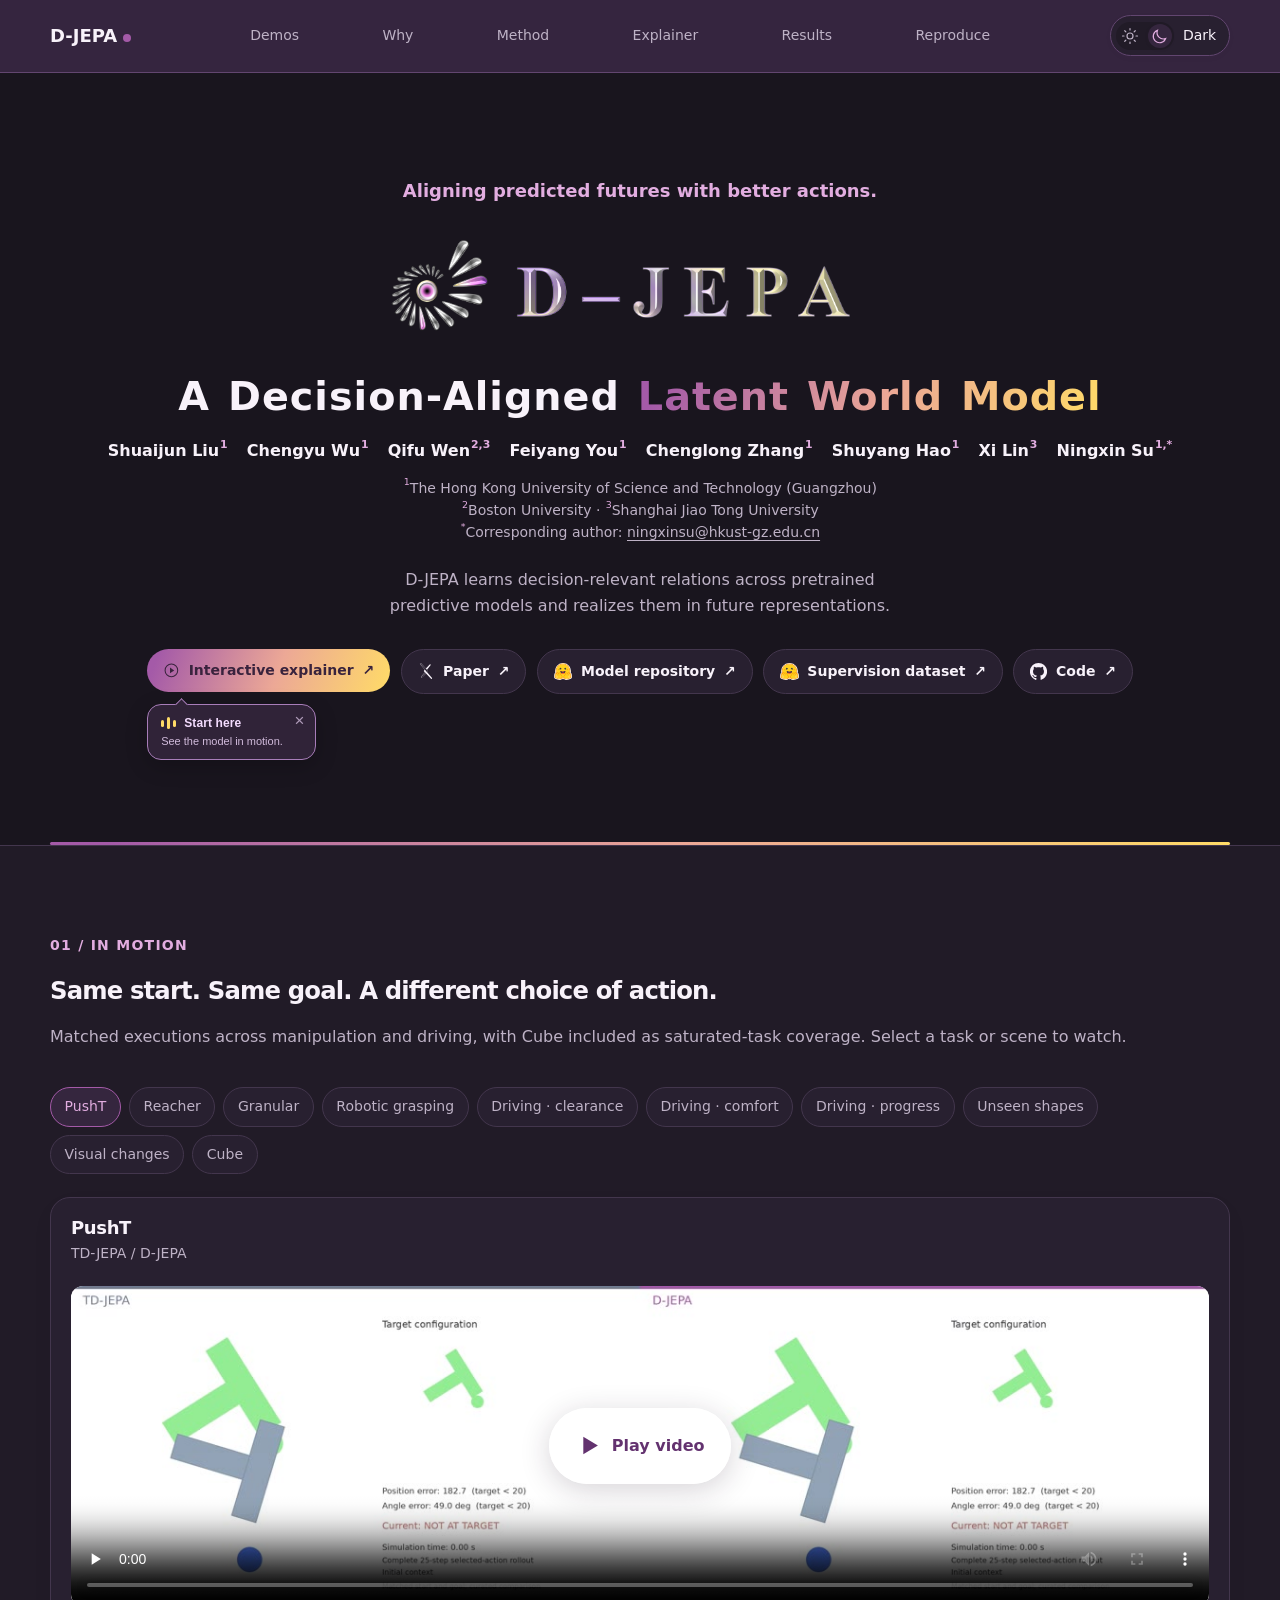
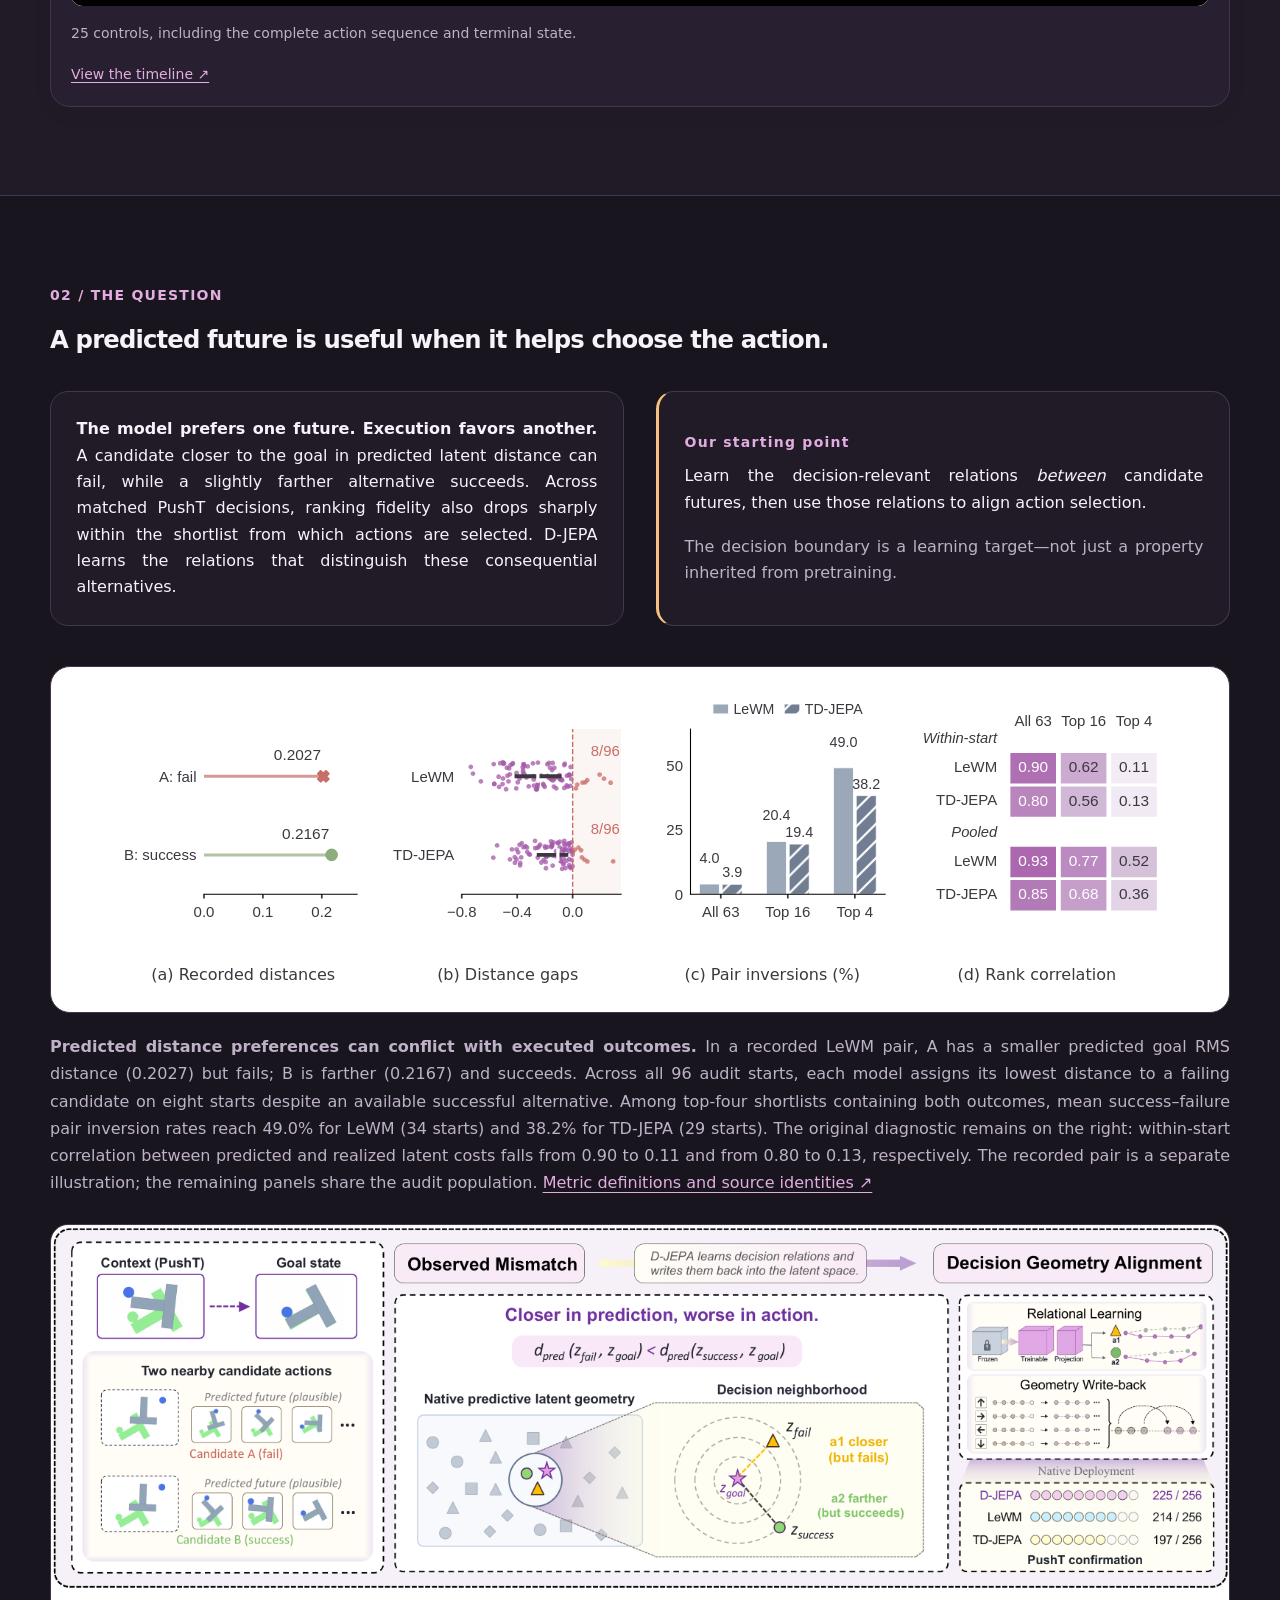
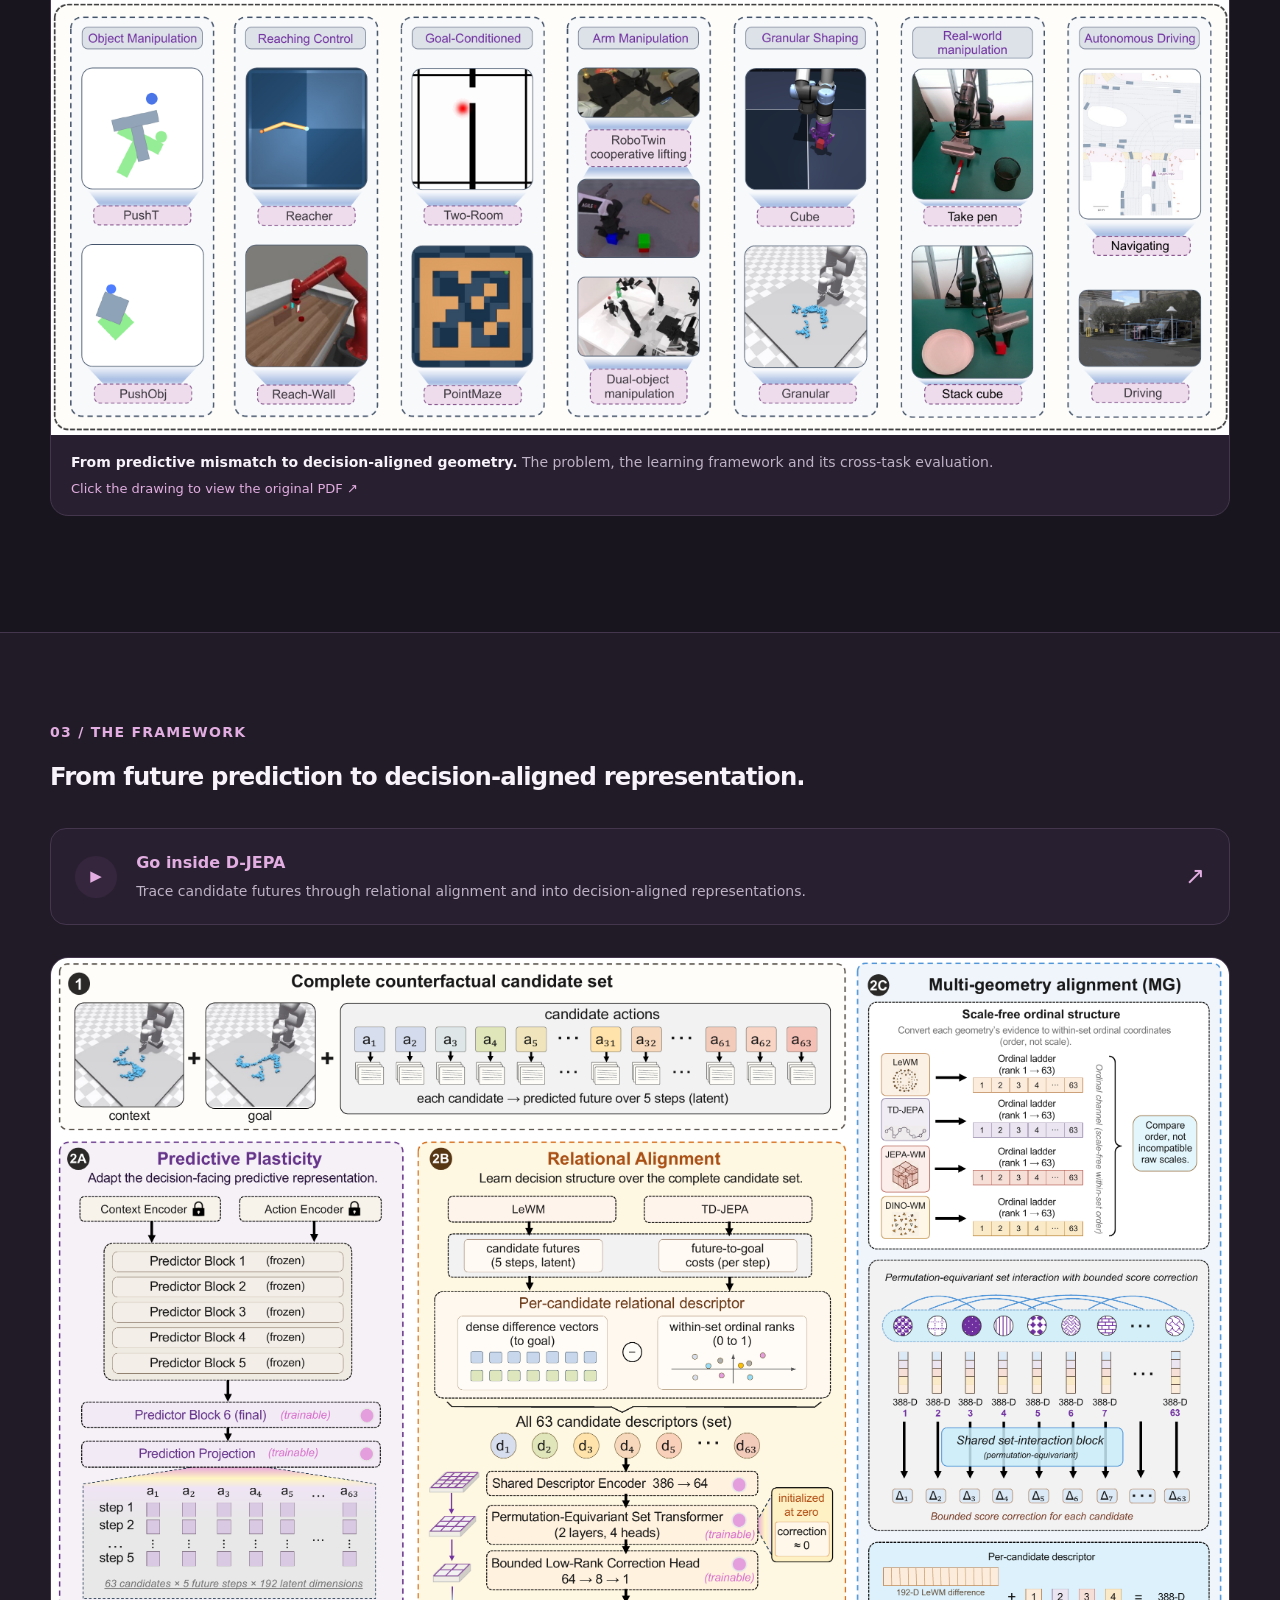
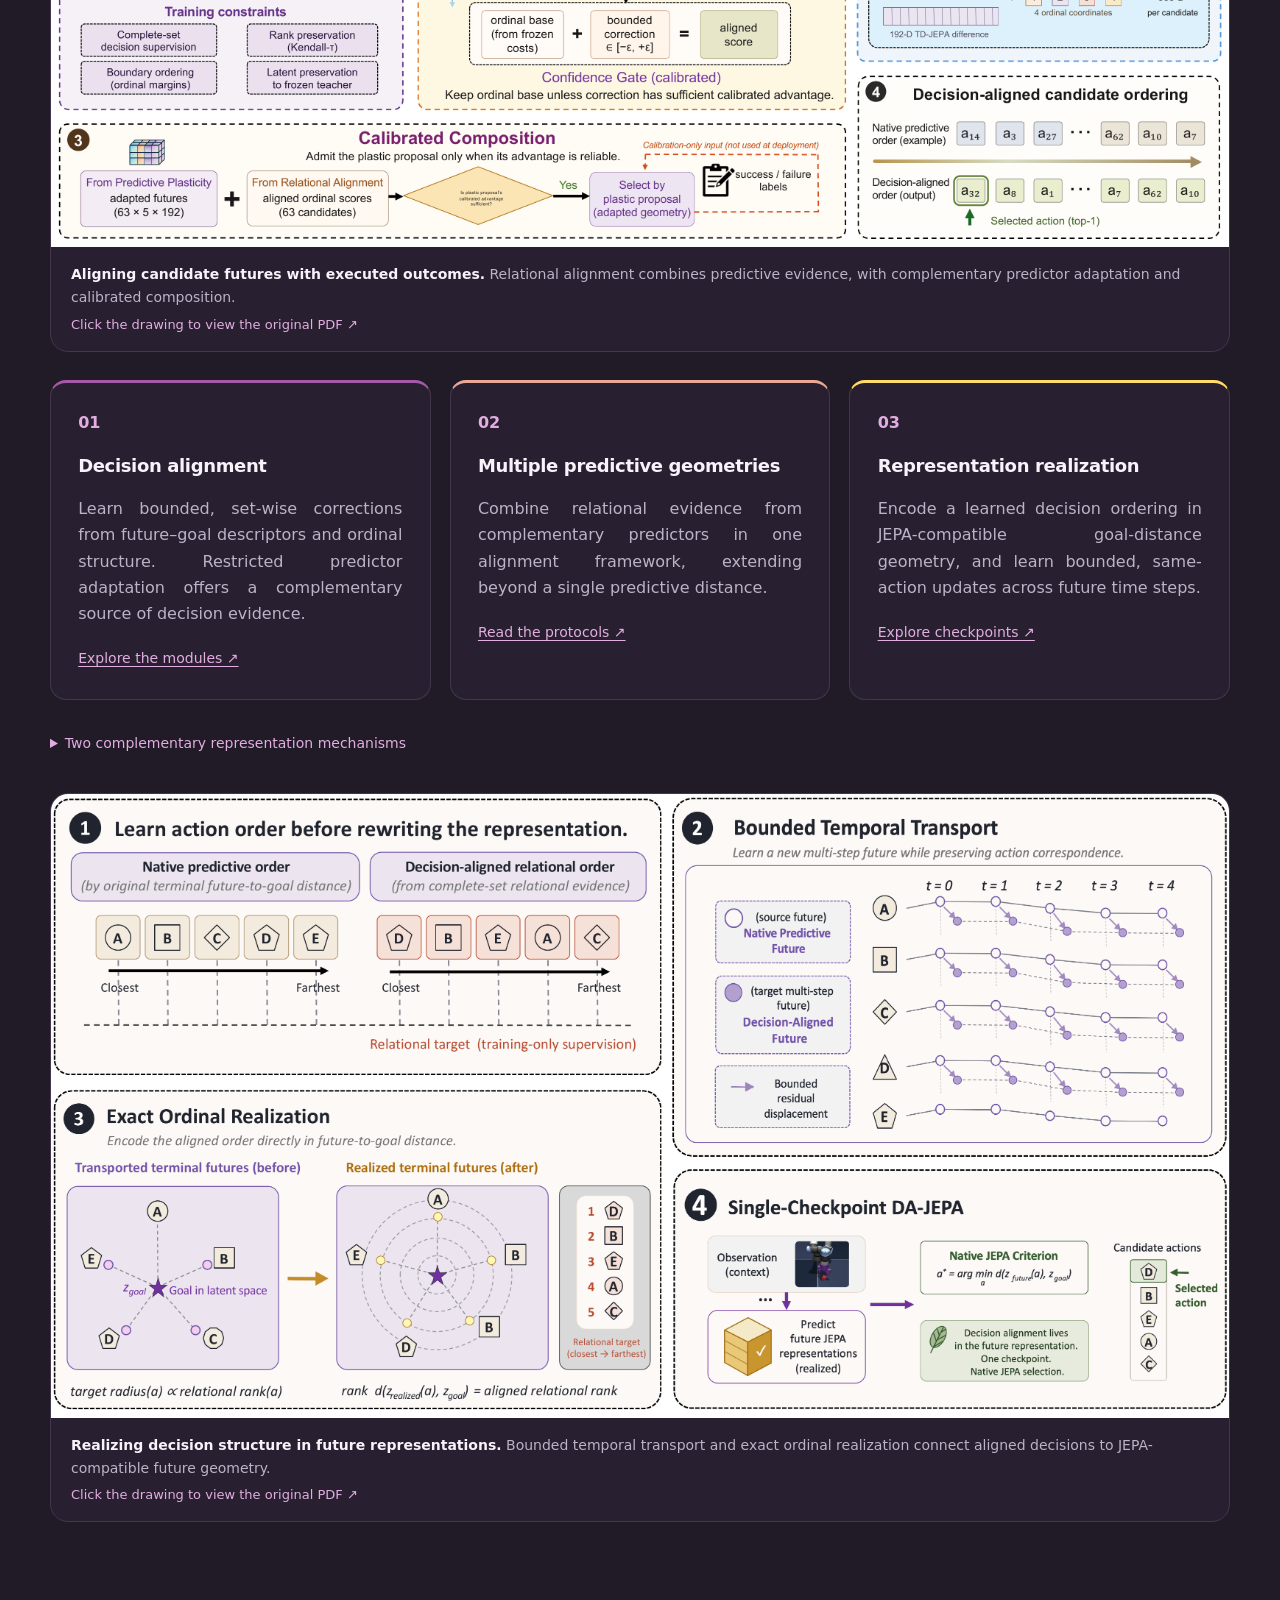
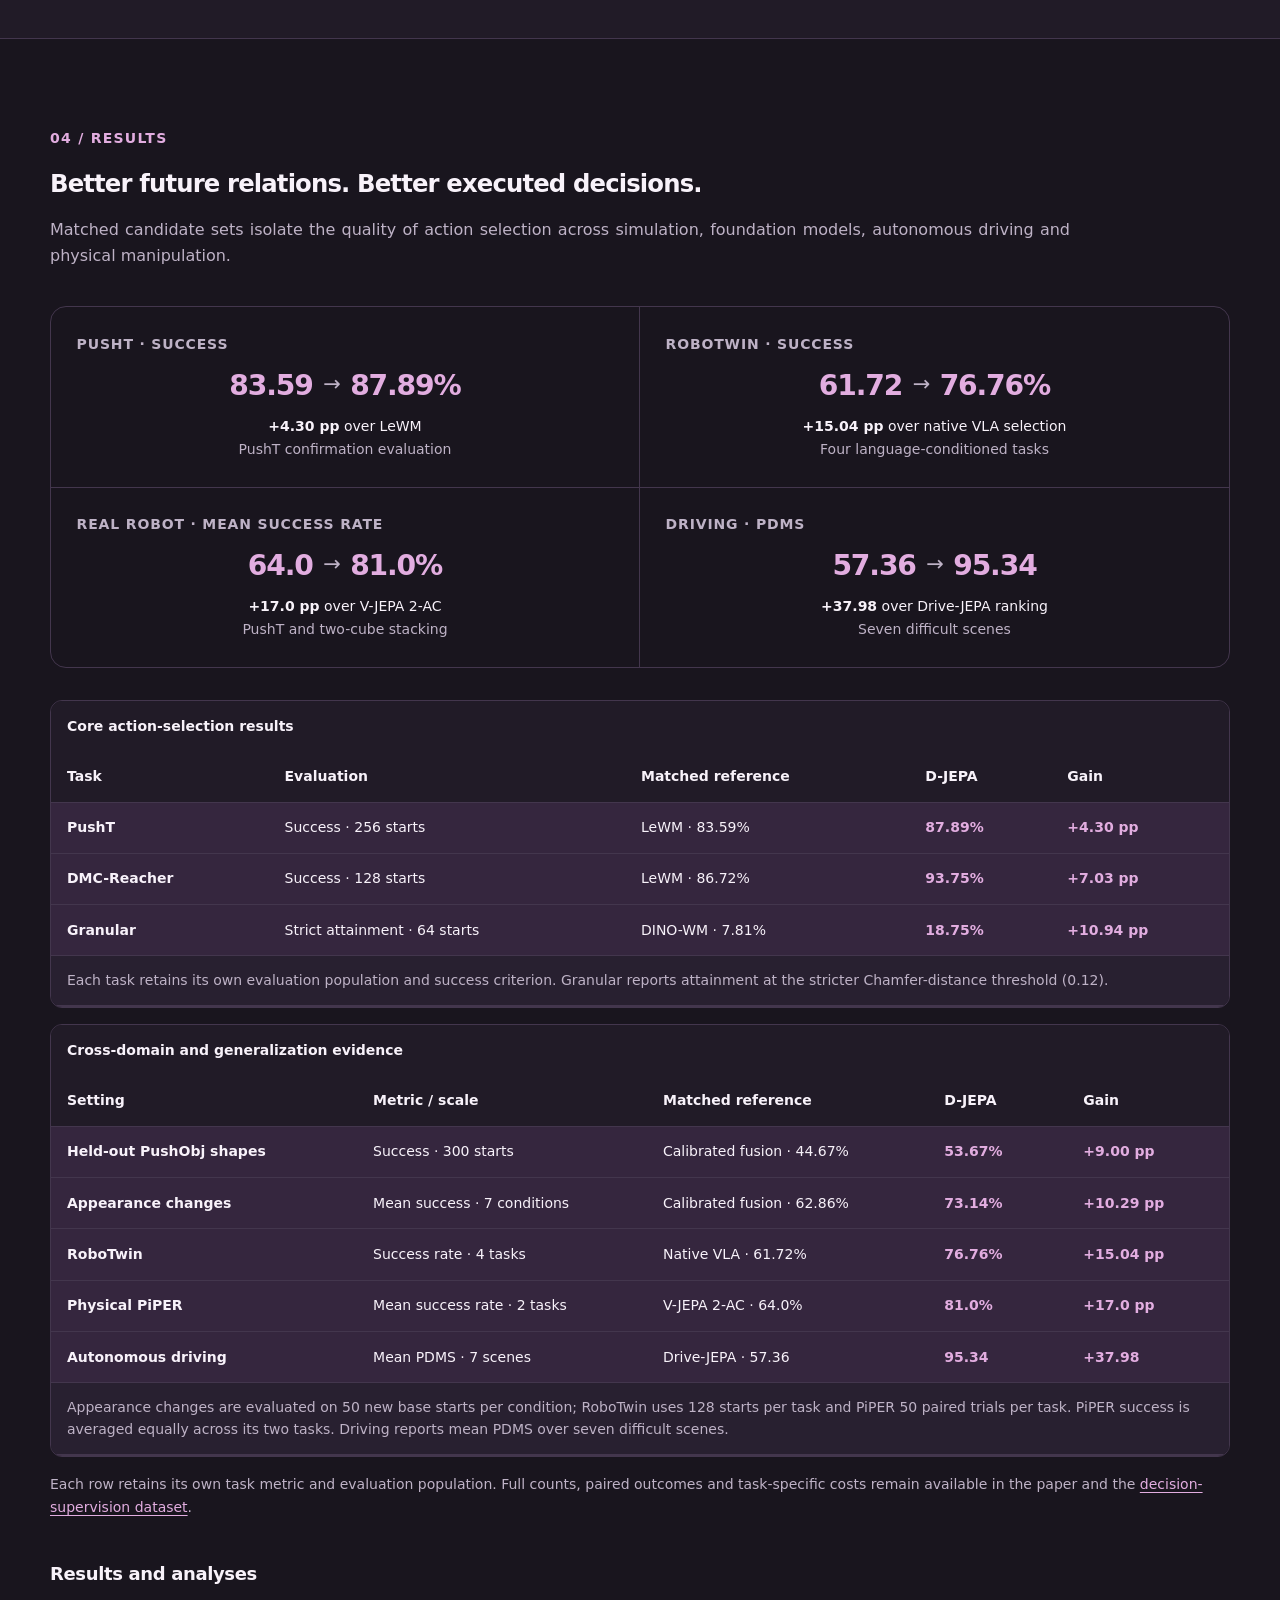
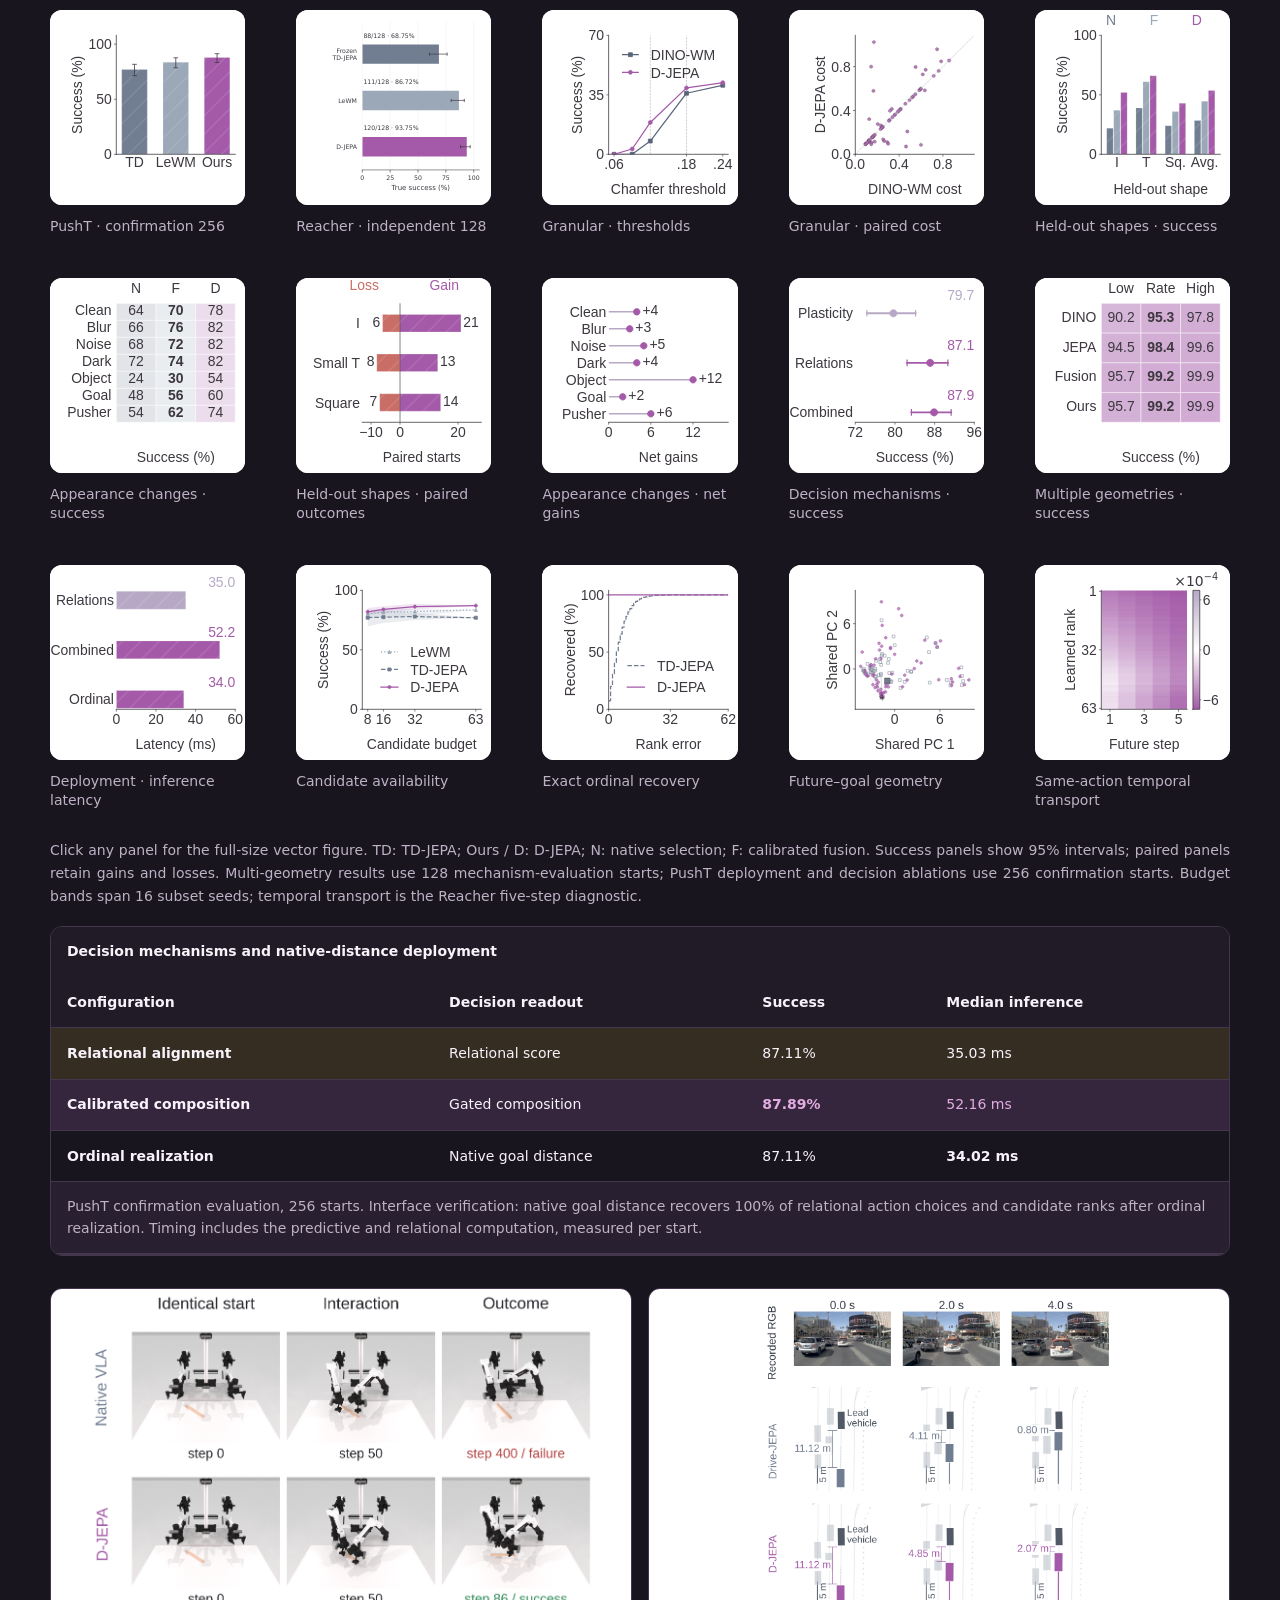
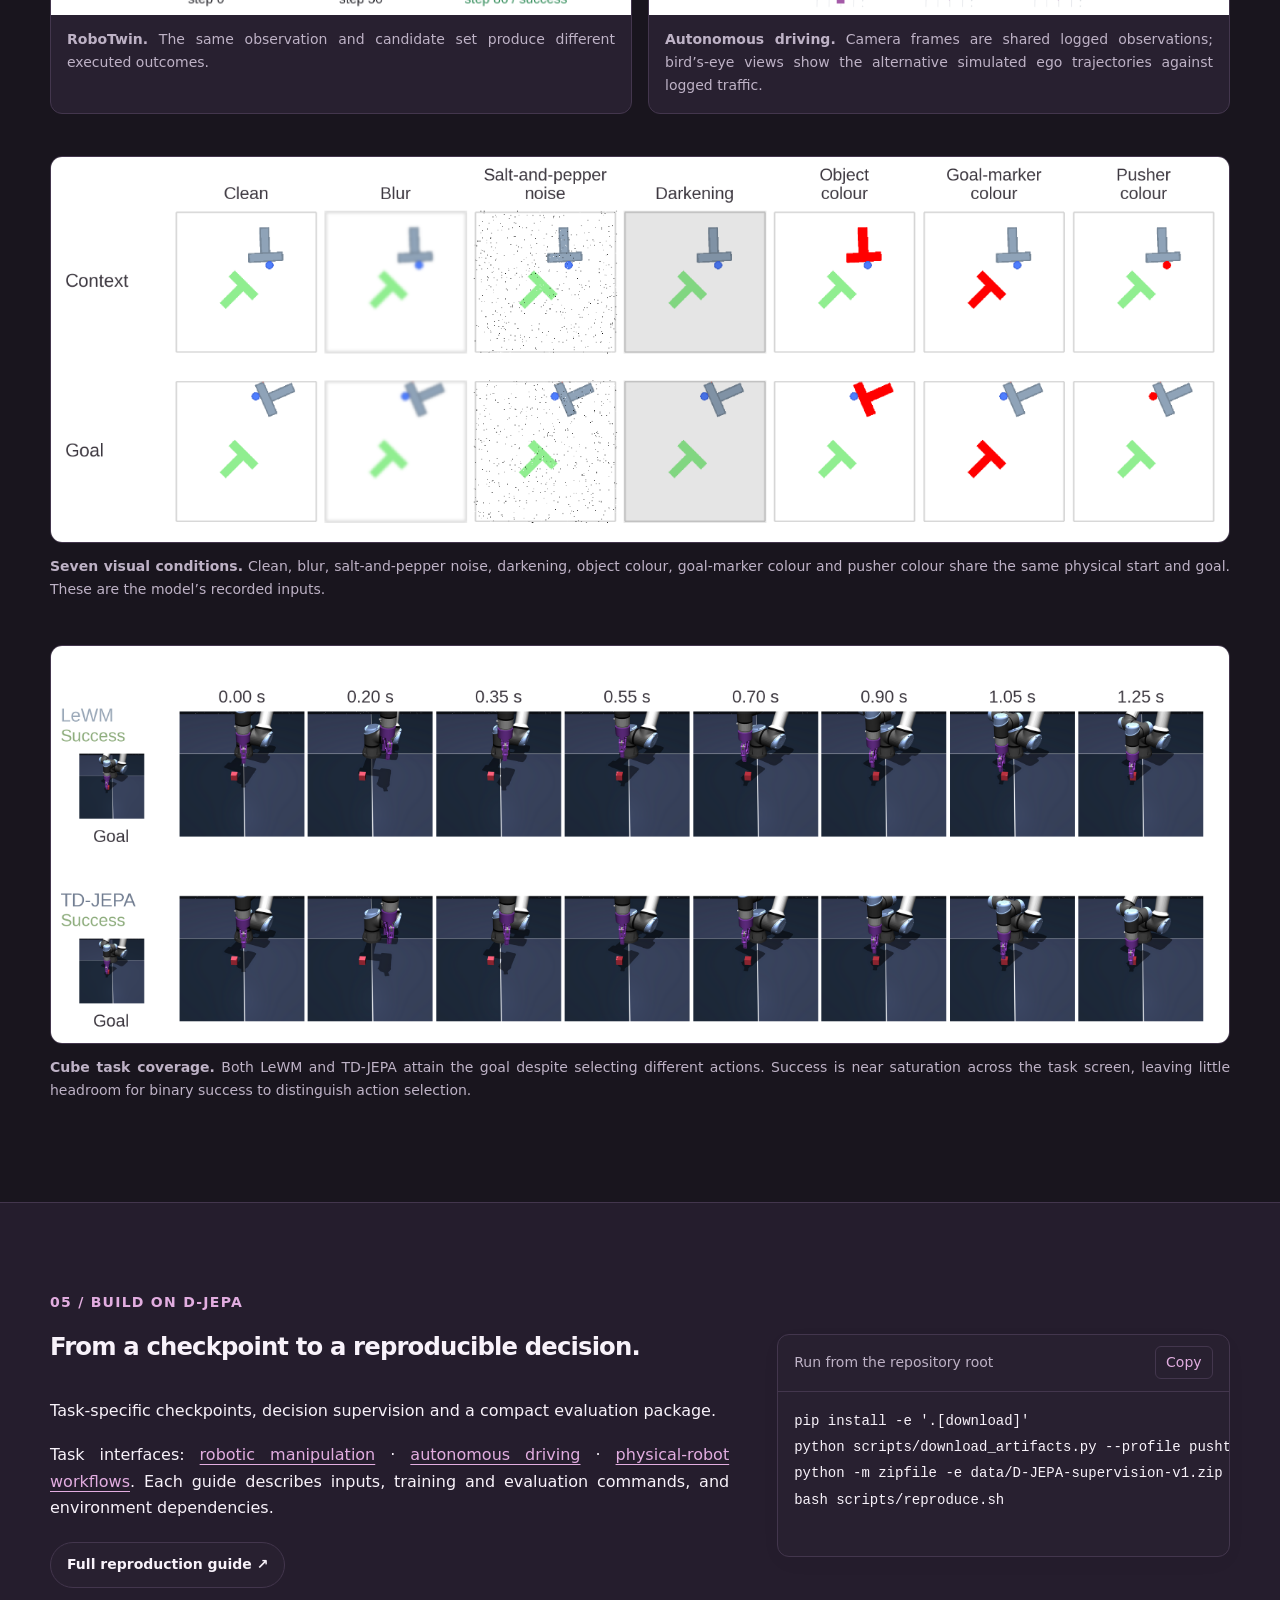
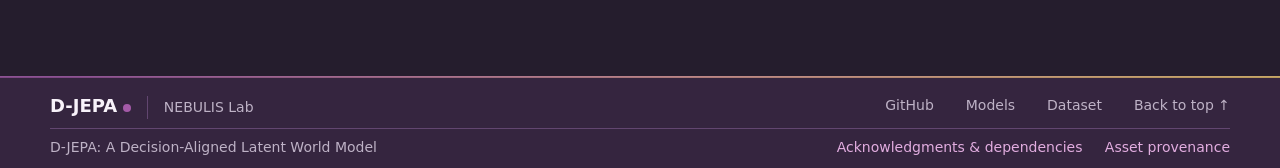
==== docs/index.html @ d82d4808 "fix(web): publish final paper artwork and wrap phone task tabs" ====
<!DOCTYPE html>
<html lang="en" data-theme="dark">
<head>
  <meta charset="utf-8">
  <meta name="viewport" content="width=device-width, initial-scale=1">
  <meta name="description" content="D-JEPA learns decision-relevant structure from predicted futures, aligns multiple predictive geometries, and expresses decision structure in JEPA-compatible representations.">
  <meta name="theme-color" content="#A45AA8">
  <meta property="og:title" content="D-JEPA: A Decision-Aligned Latent World Model">
  <meta property="og:description" content="From predictive geometry to better action selection. Explore the method, completed experiments, checkpoints and decision supervision.">
  <meta property="og:type" content="website">
  <meta property="og:image" content="static/images/branding/jepa-full-logo-light.svg">
  <meta name="twitter:card" content="summary_large_image">
  <link rel="canonical" href="https://nebulis-lab.com/D-JEPA">
  <link rel="icon" type="image/svg+xml" href="static/images/branding/jepa-icon-dark.svg" id="site-icon">
  <link rel="stylesheet" href="static/css/site.css">
  <link rel="stylesheet" href="static/css/tour-guide.css">
  <script defer src="static/js/tour-guide.js"></script>
  <title>D-JEPA: A Decision-Aligned Latent World Model</title>
  <script>
    try {
      const saved = localStorage.getItem('djepa-theme');
      document.documentElement.dataset.theme = saved === 'light' ? 'light' : 'dark';
    } catch (_) { document.documentElement.dataset.theme = 'dark'; }
  </script>
  <script defer src="static/js/site.js"></script>
  <link rel="stylesheet" href="static/css/site-dialogs.css">
  <script defer src="static/js/site-dialogs.js"></script>
  <script type="application/ld+json">{"@context":"https://schema.org","@type":"ScholarlyArticle","name":"D-JEPA: A Decision-Aligned Latent World Model","url":"https://nebulis-lab.com/D-JEPA","codeRepository":"https://github.com/NEBULIS-Lab/D-JEPA","description":"D-JEPA learns decision-relevant relations among predicted futures and realizes them in JEPA-compatible representations.","author":[{"@type":"Person","name":"Shuaijun Liu"},{"@type":"Person","name":"Chengyu Wu"},{"@type":"Person","name":"Qifu Wen"},{"@type":"Person","name":"Feiyang You"},{"@type":"Person","name":"Chenglong Zhang"},{"@type":"Person","name":"Shuyang Hao"},{"@type":"Person","name":"Xi Lin","affiliation":{"@type":"Organization","name":"Shanghai Jiao Tong University"}},{"@type":"Person","name":"Ningxin Su","email":"ningxinsu@hkust-gz.edu.cn"}]}</script>
  <link rel="stylesheet" href="static/css/mobile-portrait.css" media="(max-width: 767px) and (orientation: portrait) and (hover: none) and (pointer: coarse)">
</head>
<body>
  <a class="skip-link" href="#main">Skip to content</a>
  <header class="topbar">
    <a class="wordmark" href="#home" aria-label="D-JEPA home">D-JEPA<span class="brand-dot"></span></a>
    <nav aria-label="Sections"><a href="#demonstrations">Demos</a><a href="#problem">Why</a><a href="#method">Method</a><a href="explainer.html">Explainer</a><a href="#results">Results</a><a href="#reproduce">Reproduce</a></nav>
    <button id="theme-toggle" type="button" aria-label="Switch to light mode" aria-pressed="true"><span class="theme-track" aria-hidden="true"><svg class="theme-sun" viewBox="0 0 24 24"><circle cx="12" cy="12" r="4"/><path d="M12 2v2m0 16v2M2 12h2m16 0h2M5 5l1.5 1.5m11 11L19 19M5 19l1.5-1.5m11-11L19 5"/></svg><svg class="theme-moon" viewBox="0 0 24 24"><path d="M19.5 15.4A8.5 8.5 0 0 1 8.6 4.5a8.5 8.5 0 1 0 10.9 10.9Z"/></svg></span><span class="theme-label">Dark</span></button>
  </header>
  <main id="main">
    <section class="hero container" id="home">
      <p class="hero-statement">Aligning predicted futures with better actions.</p>
      <div class="hero-logo">
        <img class="logo-light" src="static/images/branding/d-jepa-full-logo2-light.svg" width="3011" height="651" alt="D-JEPA">
        <img class="logo-dark" src="static/images/branding/d-jepa-full-logo2-dark.svg" width="3025" height="651" alt="D-JEPA">
      </div>
      <h1>A Decision-Aligned <span class="gradient-text">Latent World Model</span></h1>
      <div class="hero-authors" aria-label="Authors">
        <span>Shuaijun Liu<sup>1</sup></span><span>Chengyu Wu<sup>1</sup></span><span>Qifu Wen<sup>2,3</sup></span><span>Feiyang You<sup>1</sup></span><span>Chenglong Zhang<sup>1</sup></span><span>Shuyang Hao<sup>1</sup></span><span>Xi Lin<sup>3</sup></span><span>Ningxin Su<sup>1,*</sup></span>
      </div>
      <div class="hero-affiliations">
        <p><sup>1</sup>The Hong Kong University of Science and Technology (Guangzhou)</p>
        <p><sup>2</sup>Boston University <span aria-hidden="true">·</span> <sup>3</sup>Shanghai Jiao Tong University</p>
        <p><sup>*</sup>Corresponding author: <a href="mailto:ningxinsu@hkust-gz.edu.cn">ningxinsu@hkust-gz.edu.cn</a></p>
      </div>
      <p class="hero-description"><span>D-JEPA learns decision-relevant relations across pretrained</span> <span>predictive models and realizes them in future representations.</span></p>
      <div class="resource-links">
        <div class="guide-anchor guide-anchor--entry">
          <a id="interactive-explainer" class="button primary" href="explainer.html"><svg class="button-icon" viewBox="0 0 24 24" fill="none" stroke="currentColor" stroke-width="1.5" aria-hidden="true"><circle cx="12" cy="12" r="9"/><path d="m10 8 6 4-6 4Z" fill="currentColor" stroke="none"/></svg>Interactive explainer <span aria-hidden="true">↗</span></a>
          <div class="tour-guide tour-guide--entry" data-tour-guide data-guide-target="interactive-explainer" hidden>
            <span class="guide-heading"><span class="guide-signal" aria-hidden="true"><i></i><i></i><i></i></span>Start here</span>
            <span class="guide-copy">See the model in motion.</span>
            <button class="guide-dismiss" data-guide-dismiss type="button" aria-label="Dismiss explainer hint">×</button>
          </div>
        </div>
        <a class="button" href="static/paper/D-JEPA.pdf" title="Read the paper (PDF)"><span class="button-icon mask-icon arxiv-icon" aria-hidden="true"></span>Paper <span aria-hidden="true">↗</span></a>
        <a class="button" href="https://huggingface.co/Shuaijun/D-JEPA"><img class="button-icon huggingface-icon" src="static/images/icons/huggingface.svg" alt="" aria-hidden="true">Model repository <span aria-hidden="true">↗</span></a>
        <a class="button" href="https://huggingface.co/datasets/Shuaijun/D-JEPA-Dataset"><img class="button-icon huggingface-icon" src="static/images/icons/huggingface.svg" alt="" aria-hidden="true">Supervision dataset <span aria-hidden="true">↗</span></a>
        <a class="button" href="https://github.com/NEBULIS-Lab/D-JEPA"><span class="button-icon mask-icon github-icon" aria-hidden="true"></span>Code <span aria-hidden="true">↗</span></a>
      </div>
      <div class="hero-rule" aria-hidden="true"></div>
    </section>

    <section class="section tinted" id="demonstrations">
      <div class="container">
        <div class="section-heading"><span class="section-number">01 / IN MOTION</span><h2>Same start. Same goal. A different choice of action.</h2><p>Matched executions across manipulation and driving, with Cube included as saturated-task coverage. Select a task or scene to watch.</p></div>
        <div class="demo-tabs" role="tablist" aria-label="Choose an execution comparison">
          <button type="button" id="tab-pusht" role="tab" data-demo="pusht" aria-controls="demo-pusht" aria-selected="true" tabindex="0">PushT</button>
          <button type="button" id="tab-reacher" role="tab" data-demo="reacher" aria-controls="demo-reacher" aria-selected="false" tabindex="-1">Reacher</button>
          <button type="button" id="tab-granular" role="tab" data-demo="granular" aria-controls="demo-granular" aria-selected="false" tabindex="-1">Granular</button>
          <button type="button" id="tab-robotwin" role="tab" data-demo="robotwin" aria-controls="demo-robotwin" aria-selected="false" tabindex="-1">Robotic grasping</button>
          <button type="button" id="tab-driving" role="tab" data-demo="driving" aria-controls="demo-driving" aria-selected="false" tabindex="-1">Driving · clearance</button>
          <button type="button" id="tab-driving-comfort" role="tab" data-demo="driving-comfort" aria-controls="demo-driving-comfort" aria-selected="false" tabindex="-1">Driving · comfort</button>
          <button type="button" id="tab-driving-progress" role="tab" data-demo="driving-progress" aria-controls="demo-driving-progress" aria-selected="false" tabindex="-1">Driving · progress</button>
          <button type="button" id="tab-shape" role="tab" data-demo="shape" aria-controls="demo-shape" aria-selected="false" tabindex="-1">Unseen shapes</button>
          <button type="button" id="tab-appearance" role="tab" data-demo="appearance" aria-controls="demo-appearance" aria-selected="false" tabindex="-1">Visual changes</button>
          <button type="button" id="tab-cube" role="tab" data-demo="cube" aria-controls="demo-cube" aria-selected="false" tabindex="-1">Cube</button>
        </div>
        <div class="demo-grid">
          <article class="demo-panel" id="demo-pusht">
            <div class="demo-heading"><h3>PushT</h3><span>TD-JEPA / D-JEPA</span></div>
            <video controls playsinline preload="none" poster="static/images/poster-pusht.jpg" aria-label="PushT matched execution comparison"><source src="static/videos/pusht.mp4" type="video/mp4">Your browser does not support embedded video.</video>
            <p class="small">25 controls, including the complete action sequence and terminal state.</p>
            <a href="static/images/pusht-timeline.png">View the timeline ↗</a>
          </article>
          <article class="demo-panel" id="demo-reacher">
            <div class="demo-heading"><h3>Reacher</h3><span>TD-JEPA / D-JEPA</span></div>
            <video controls playsinline preload="none" poster="static/images/poster-reacher.jpg" aria-label="Reacher matched execution comparison"><source src="static/videos/reacher.mp4" type="video/mp4">Your browser does not support embedded video.</video>
            <p class="small">25 controls. The target specifies the final joint configuration.</p>
            <a href="static/images/reacher-timeline.png">View the timeline ↗</a>
          </article>
          <article class="demo-panel" id="demo-granular">
            <div class="demo-heading"><h3>Granular manipulation</h3><span>DINO-WM / D-JEPA</span></div>
            <video controls playsinline preload="none" poster="static/images/poster-granular.jpg" aria-label="Granular manipulation matched execution comparison"><source src="static/videos/granular.mp4" type="video/mp4">Your browser does not support embedded video.</video>
            <p class="small">Five actions with settling steps, showing the evolving particle distribution.</p>
            <a href="static/images/granular-timeline.png">View the timeline ↗</a>
          </article>
          <article class="demo-panel" id="demo-robotwin">
            <div class="demo-heading"><h3>Bimanual grasping</h3><span>Native VLA / D-JEPA</span></div>
            <video controls playsinline preload="none" poster="static/images/poster-robotwin.jpg" aria-label="Bimanual grasping matched execution comparison"><source src="static/videos/robotwin.mp4" type="video/mp4">Your browser does not support embedded video.</video>
            <p class="small">Matched initial state, complete recorded sequences at 2× playback. The aligned execution stops on success; its final frame is held while the native sequence continues.</p>
            <a href="static/images/foundation_robotwin.png">View the timeline ↗</a>
          </article>
          <article class="demo-panel" id="demo-driving">
            <div class="demo-heading"><h3>Autonomous driving</h3><span>Drive-JEPA / D-JEPA</span></div>
            <video controls playsinline preload="none" poster="static/images/poster-driving.jpg" aria-label="Autonomous driving matched execution comparison"><source src="static/videos/driving.mp4" type="video/mp4">Your browser does not support embedded video.</video>
            <p class="small">Recorded camera context and simulated candidate trajectories, synchronized over four seconds.</p>
            <a href="static/images/foundation_driving.png">View the timeline ↗</a>
          </article>
          <article class="demo-panel" id="demo-shape">
            <div class="demo-heading"><h3>Unseen object geometry</h3><span>Native / Fusion / D-JEPA</span></div>
            <video controls playsinline preload="none" poster="static/images/poster-shape.jpg" aria-label="Unseen object geometry matched execution comparison"><source src="static/videos/shape.mp4" type="video/mp4">Your browser does not support embedded video.</video>
            <p class="small">An unseen I-shaped object, with the same goal and action candidates.</p>
            <a href="static/images/shape-timeline.png">View the timeline ↗</a>
          </article>
          <article class="demo-panel" id="demo-appearance">
            <div class="demo-heading"><h3>Changed object appearance</h3><span>Native / Fusion / D-JEPA</span></div>
            <video controls playsinline preload="none" poster="static/images/poster-appearance.jpg" aria-label="Changed object appearance matched execution comparison"><source src="static/videos/appearance.mp4" type="video/mp4">Your browser does not support embedded video.</video>
            <p class="small">Object-colour change after task-local fitting, evaluated on a fresh start.</p>
            <a href="static/images/appearance-timeline.png">View the timeline ↗</a>
          </article>
          <article class="demo-panel" id="demo-driving-comfort">
            <div class="demo-heading"><h3>Driving · turning comfort</h3><span>Drive-JEPA / D-JEPA</span></div>
            <video controls playsinline preload="none" poster="static/images/poster-driving-comfort.jpg" aria-label="Driving · turning comfort execution comparison"><source src="static/videos/driving-comfort.mp4" type="video/mp4">Your browser does not support embedded video.</video>
            <p class="small">The appendix turning case: D-JEPA satisfies the comfort criterion; both candidates satisfy the collision and TTC criteria.</p><a href="static/images/driving-comfort-timeline.png">View the timeline ↗</a>
          </article>
          <article class="demo-panel" id="demo-driving-progress">
            <div class="demo-heading"><h3>Driving · progress</h3><span>Drive-JEPA / D-JEPA</span></div>
            <video controls playsinline preload="none" poster="static/images/poster-driving-progress.jpg" aria-label="Driving · progress execution comparison"><source src="static/videos/driving-progress.mp4" type="video/mp4">Your browser does not support embedded video.</video>
            <p class="small">The appendix progress case: D-JEPA travels farther through the same traffic scene. Logged camera context accompanies paired simulated trajectories.</p><a href="static/images/driving-progress-timeline.png">View the timeline ↗</a>
          </article>
          <article class="demo-panel" id="demo-cube">
            <div class="demo-heading"><h3>Cube · task coverage</h3><span>LeWM / TD-JEPA</span></div>
            <video controls playsinline preload="none" poster="static/images/poster-cube.jpg" aria-label="Cube · task coverage execution comparison"><source src="static/videos/cube.mp4" type="video/mp4">Your browser does not support embedded video.</video>
            <p class="small">Both predictive baselines succeed. This saturated-task example documents coverage; it is not a D-JEPA comparison.</p><a href="static/images/cube_task_coverage.png">View the timeline ↗</a>
          </article>
        </div>
      </div>
    </section>

    <section class="container section" id="problem">
      <div class="section-heading"><span class="section-number">02 / THE QUESTION</span><h2>A predicted future is useful when it helps choose the action.</h2></div>
      <div class="problem-grid">
        <div class="problem-copy"><p><strong>The model prefers one future. Execution favors another.</strong> A candidate closer to the goal in predicted latent distance can fail, while a slightly farther alternative succeeds. Across matched PushT decisions, ranking fidelity also drops sharply within the shortlist from which actions are selected. D-JEPA learns the relations that distinguish these consequential alternatives.</p></div>
        <div class="insight"><span class="eyebrow">Our starting point</span><p>Learn the decision-relevant relations <em>between</em> candidate futures, then use those relations to align action selection.</p><p class="small">The decision boundary is a learning target—not just a property inherited from pretraining.</p></div>
      </div>
      <figure class="diagnostic-evidence diagnostic-evidence--wide"><div class="diagnostic-plot-frame"><div class="diagnostic-panel-grid"><figure class="diagnostic-panel"><a href="static/images/decision_local_ranking_a.svg"><img src="static/images/decision_local_ranking_a.svg" width="720" height="743" loading="lazy" alt="Recorded LeWM distances for a failing and a successful candidate"></a><figcaption>(a) Recorded distances</figcaption></figure><figure class="diagnostic-panel"><a href="static/images/decision_local_ranking_b.svg"><img src="static/images/decision_local_ranking_b.svg" width="720" height="743" loading="lazy" alt="Normalized success–failure distance gaps across 96 starts"></a><figcaption>(b) Distance gaps</figcaption></figure><figure class="diagnostic-panel"><a href="static/images/decision_local_ranking_c.svg"><img src="static/images/decision_local_ranking_c.svg" width="720" height="743" loading="lazy" alt="Success–failure pair inversion rates by shortlist size"></a><figcaption>(c) Pair inversions (%)</figcaption></figure><figure class="diagnostic-panel"><a href="static/images/decision_local_ranking_d.svg"><img src="static/images/decision_local_ranking_d.svg" width="720" height="743" loading="lazy" alt="Predicted–realized latent-cost rank correlations"></a><figcaption>(d) Rank correlation</figcaption></figure></div></div><figcaption><b>Predicted distance preferences can conflict with executed outcomes.</b> In a recorded LeWM pair, A has a smaller predicted goal RMS distance (0.2027) but fails; B is farther (0.2167) and succeeds. Across all 96 audit starts, each model assigns its lowest distance to a failing candidate on eight starts despite an available successful alternative. Among top-four shortlists containing both outcomes, mean success–failure pair inversion rates reach 49.0% for LeWM (34 starts) and 38.2% for TD-JEPA (29 starts). The original diagnostic remains on the right: within-start correlation between predicted and realized latent costs falls from 0.90 to 0.11 and from 0.80 to 0.13, respectively. The recorded pair is a separate illustration; the remaining panels share the audit population. <a href="static/data/decision_local_ranking.json">Metric definitions and source identities ↗</a></figcaption></figure>
      <figure class="paper-artwork" data-figure="overview">
        <a href="static/images/paper-artwork/overview.pdf" target="_blank" rel="noopener" aria-label="Open the overview as an original PDF"><img src="static/images/paper-artwork/overview.webp" width="3200" height="2198" loading="lazy" alt="D-JEPA overview: predicted goal distance can favor a failing action; relational learning and geometry write-back align decisions across physical tasks."></a>
        <figcaption><strong>From predictive mismatch to decision-aligned geometry.</strong> The problem, the learning framework and its cross-task evaluation. <span>Click the drawing to view the original PDF ↗</span></figcaption>
      </figure>
    </section>

    <section class="section tinted" id="method">
      <div class="container">
        <div class="section-heading"><span class="section-number">03 / THE FRAMEWORK</span><h2>From future prediction to decision-aligned representation.</h2></div>
        <a class="explainer-entry" href="explainer.html"><span class="explainer-entry-play" aria-hidden="true">▶</span><span><strong>Go inside D-JEPA</strong><span>Trace candidate futures through relational alignment and into decision-aligned representations.</span></span><span class="explainer-entry-arrow" aria-hidden="true">↗</span></a>
        <figure class="paper-artwork" data-figure="alignment">
          <a href="static/images/paper-artwork/alignment.pdf" target="_blank" rel="noopener" aria-label="Open the decision-alignment diagram as an original PDF"><img src="static/images/paper-artwork/alignment.webp" width="3200" height="2415" loading="lazy" alt="Decision alignment over candidate futures: restricted predictor adaptation, relational alignment, multi-geometry evidence and calibrated composition."></a>
          <figcaption><strong>Aligning candidate futures with executed outcomes.</strong> Relational alignment combines predictive evidence, with complementary predictor adaptation and calibrated composition. <span>Click the drawing to view the original PDF ↗</span></figcaption>
        </figure>
        <div class="method-grid">
          <article class="method-card"><span class="module-index">01</span><h3>Decision alignment</h3><p>Learn bounded, set-wise corrections from future–goal descriptors and ordinal structure. Restricted predictor adaptation offers a complementary source of decision evidence.</p><a href="https://github.com/NEBULIS-Lab/D-JEPA/tree/main/src/djepa/models">Explore the modules ↗</a></article>
          <article class="method-card"><span class="module-index">02</span><h3>Multiple predictive geometries</h3><p>Combine relational evidence from complementary predictors in one alignment framework, extending beyond a single predictive distance.</p><a href="https://github.com/NEBULIS-Lab/D-JEPA/blob/main/docs/PROTOCOLS.md">Read the protocols ↗</a></article>
          <article class="method-card"><span class="module-index">03</span><h3>Representation realization</h3><p>Encode a learned decision ordering in JEPA-compatible goal-distance geometry, and learn bounded, same-action updates across future time steps.</p><a href="https://huggingface.co/Shuaijun/D-JEPA">Explore checkpoints ↗</a></article>
        </div>
        <details class="protocol-note"><summary>Two complementary representation mechanisms</summary><p>PushT exact realization preserves earlier futures and encodes terminal ordering while retaining its embedded predictive and relational computation. Reacher learns same-action five-step future updates; its reported physical decisions use the relational selector. These experiments establish complementary mechanisms and do not imply a newly evaluated combined checkpoint or single-backbone distillation.</p></details>
        <figure class="paper-artwork" data-figure="representation">
          <a href="static/images/paper-artwork/representation.pdf" target="_blank" rel="noopener" aria-label="Open the representation-lifting diagram as an original PDF"><img src="static/images/paper-artwork/representation.webp" width="3200" height="1695" loading="lazy" alt="Representation lifting: bounded temporal transport and exact ordinal realization express learned decision structure through future latents and native goal distance."></a>
          <figcaption><strong>Realizing decision structure in future representations.</strong> Bounded temporal transport and exact ordinal realization connect aligned decisions to JEPA-compatible future geometry. <span>Click the drawing to view the original PDF ↗</span></figcaption>
        </figure>
      </div>
    </section>

    <section class="container section" id="results">
      <div class="section-heading"><span class="section-number">04 / RESULTS</span><h2>Better future relations. Better executed decisions.</h2><p>Matched candidate sets isolate the quality of action selection across simulation, foundation models, autonomous driving and physical manipulation.</p></div>
      <div class="metric-strip">
        <article><span class="metric-label">PUSHT · SUCCESS</span><strong class="metric-value"><span>83.59</span><span class="metric-arrow" aria-label="to">→</span><span>87.89%</span></strong><p><b>+4.30 pp</b> over LeWM<br><span class="muted">PushT confirmation evaluation</span></p></article>
        <article><span class="metric-label">ROBOTWIN · SUCCESS</span><strong class="metric-value"><span>61.72</span><span class="metric-arrow" aria-label="to">→</span><span>76.76%</span></strong><p><b>+15.04 pp</b> over native VLA selection<br><span class="muted">Four language-conditioned tasks</span></p></article>
        <article><span class="metric-label">REAL ROBOT · MEAN SUCCESS RATE</span><strong class="metric-value"><span>64.0</span><span class="metric-arrow" aria-label="to">→</span><span>81.0%</span></strong><p><b>+17.0 pp</b> over V-JEPA 2-AC<br><span class="muted">PushT and two-cube stacking</span></p></article>
        <article><span class="metric-label">DRIVING · PDMS</span><strong class="metric-value"><span>57.36</span><span class="metric-arrow" aria-label="to">→</span><span>95.34</span></strong><p><b>+37.98</b> over Drive-JEPA ranking<br><span class="muted">Seven difficult scenes</span></p></article>
      </div>
      <div class="table-scroll" tabindex="0" role="region" aria-label="Completed experiment results">
        <table><caption>Core action-selection results</caption><thead><tr><th scope="col">Task</th><th scope="col">Evaluation</th><th scope="col">Matched reference</th><th scope="col">D-JEPA</th><th scope="col">Gain</th></tr></thead><tbody>
          <tr class="ours-row"><th scope="row">PushT</th><td>Success · 256 starts</td><td>LeWM · 83.59%</td><td><strong>87.89%</strong></td><td><strong>+4.30 pp</strong></td></tr>
          <tr class="ours-row"><th scope="row">DMC-Reacher</th><td>Success · 128 starts</td><td>LeWM · 86.72%</td><td><strong>93.75%</strong></td><td><strong>+7.03 pp</strong></td></tr>
          <tr class="ours-row"><th scope="row">Granular</th><td>Strict attainment · 64 starts</td><td>DINO-WM · 7.81%</td><td><strong>18.75%</strong></td><td><strong>+10.94 pp</strong></td></tr>
        </tbody><tfoot><tr><td colspan="5">Each task retains its own evaluation population and success criterion. Granular reports attainment at the stricter Chamfer-distance threshold (0.12).</td></tr></tfoot></table>
      </div>
      <div class="table-scroll" tabindex="0" role="region" aria-label="Cross-domain and generalization results">
        <table><caption>Cross-domain and generalization evidence</caption><thead><tr><th scope="col">Setting</th><th scope="col">Metric / scale</th><th scope="col">Matched reference</th><th scope="col">D-JEPA</th><th scope="col">Gain</th></tr></thead><tbody>
          <tr class="ours-row"><th scope="row">Held-out PushObj shapes</th><td>Success · 300 starts</td><td>Calibrated fusion · 44.67%</td><td><strong>53.67%</strong></td><td><strong>+9.00 pp</strong></td></tr>
          <tr class="ours-row"><th scope="row">Appearance changes</th><td>Mean success · 7 conditions</td><td>Calibrated fusion · 62.86%</td><td><strong>73.14%</strong></td><td><strong>+10.29 pp</strong></td></tr>
          <tr class="ours-row"><th scope="row">RoboTwin</th><td>Success rate · 4 tasks</td><td>Native VLA · 61.72%</td><td><strong>76.76%</strong></td><td><strong>+15.04 pp</strong></td></tr>
          <tr class="ours-row"><th scope="row">Physical PiPER</th><td>Mean success rate · 2 tasks</td><td>V-JEPA 2-AC · 64.0%</td><td><strong>81.0%</strong></td><td><strong>+17.0 pp</strong></td></tr>
          <tr class="ours-row"><th scope="row">Autonomous driving</th><td>Mean PDMS · 7 scenes</td><td>Drive-JEPA · 57.36</td><td><strong>95.34</strong></td><td><strong>+37.98</strong></td></tr>
        </tbody><tfoot><tr><td colspan="5">Appearance changes are evaluated on 50 new base starts per condition; RoboTwin uses 128 starts per task and PiPER 50 paired trials per task. PiPER success is averaged equally across its two tasks. Driving reports mean PDMS over seven difficult scenes.</td></tr></tfoot></table>
      </div>
      <p class="small">Each row retains its own task metric and evaluation population. Full counts, paired outcomes and task-specific costs remain available in the paper and the <a href="https://huggingface.co/datasets/Shuaijun/D-JEPA-Dataset">decision-supervision dataset</a>.</p>
      <h3 class="result-subheading">Results and analyses</h3>
      <div class="figure-strip">
        <figure><a href="static/images/pusht_independent_success.svg"><img src="static/images/pusht_independent_success.svg" width="336" height="336" loading="lazy" alt="PushT confirmation success over 256 starts"></a><figcaption>PushT · confirmation 256</figcaption></figure>
        <figure><a href="static/images/reacher_formal_success.svg"><img src="static/images/reacher_formal_success.svg" width="336" height="336" loading="lazy" alt="Reacher formal success by method"></a><figcaption>Reacher · independent 128</figcaption></figure>
        <figure><a href="static/images/granular_threshold_success.svg"><img src="static/images/granular_threshold_success.svg" width="336" height="336" loading="lazy" alt="Granular success across distance thresholds"></a><figcaption>Granular · thresholds</figcaption></figure>
        <figure><a href="static/images/granular_paired_cost.svg"><img src="static/images/granular_paired_cost.svg" width="336" height="336" loading="lazy" alt="Paired DINO-WM and D-JEPA Granular costs on the same starts"></a><figcaption>Granular · paired cost</figcaption></figure>
        <figure><a href="static/images/held_out_shape_success.svg"><img src="static/images/held_out_shape_success.svg" width="336" height="336" loading="lazy" alt="Success on unseen I, small T and square shapes"></a><figcaption>Held-out shapes · success</figcaption></figure>
        <figure><a href="static/images/appearance_success.svg"><img src="static/images/appearance_success.svg" width="336" height="336" loading="lazy" alt="Success across seven visual conditions"></a><figcaption>Appearance changes · success</figcaption></figure>
        <figure><a href="static/images/held_out_shape_pairs.svg"><img src="static/images/held_out_shape_pairs.svg" width="336" height="336" loading="lazy" alt="Paired gains and losses on each held-out shape"></a><figcaption>Held-out shapes · paired outcomes</figcaption></figure>
        <figure><a href="static/images/appearance_pairs.svg"><img src="static/images/appearance_pairs.svg" width="336" height="336" loading="lazy" alt="Net gains under each visual condition"></a><figcaption>Appearance changes · net gains</figcaption></figure>
        <figure><a href="static/images/alignment_ablation.svg"><img src="static/images/alignment_ablation.svg" width="336" height="336" loading="lazy" alt="PushT confirmation success with plasticity, relational alignment and calibrated composition"></a><figcaption>Decision mechanisms · success</figcaption></figure>
        <figure><a href="static/images/multiple_predictive_geometries.svg"><img src="static/images/multiple_predictive_geometries.svg" width="336" height="336" loading="lazy" alt="Success rates and intervals for multiple predictive geometries"></a><figcaption>Multiple geometries · success</figcaption></figure>
        <figure><a href="static/images/deployment_latency.svg"><img src="static/images/deployment_latency.svg" width="336" height="336" loading="lazy" alt="Median per-start inference latency of the three deployment configurations"></a><figcaption>Deployment · inference latency</figcaption></figure>
        <figure><a href="static/images/candidate_budget.svg"><img src="static/images/candidate_budget.svg" width="336" height="336" loading="lazy" alt="Success across shared candidate budgets"></a><figcaption>Candidate availability</figcaption></figure>
        <figure><a href="static/images/ordinal_recovery.svg"><img src="static/images/ordinal_recovery.svg" width="336" height="336" loading="lazy" alt="Recovery of relational ranks through native distance"></a><figcaption>Exact ordinal recovery</figcaption></figure>
        <figure><a href="static/images/latent_geometry.svg"><img src="static/images/latent_geometry.svg" width="336" height="336" loading="lazy" alt="Shared projection of future representations before and after realization"></a><figcaption>Future–goal geometry</figcaption></figure>
        <figure><a href="static/images/temporal_transport.svg"><img src="static/images/temporal_transport.svg" width="336" height="336" loading="lazy" alt="Learned same-action residual coefficients across five future steps"></a><figcaption>Same-action temporal transport</figcaption></figure>
      </div>
      <p class="small figure-notes">Click any panel for the full-size vector figure. TD: TD-JEPA; Ours / D: D-JEPA; N: native selection; F: calibrated fusion. Success panels show 95% intervals; paired panels retain gains and losses. Multi-geometry results use 128 mechanism-evaluation starts; PushT deployment and decision ablations use 256 confirmation starts. Budget bands span 16 subset seeds; temporal transport is the Reacher five-step diagnostic.</p>


      <div class="table-scroll" tabindex="0" role="region" aria-label="Decision mechanisms and native-distance deployment">
        <table><caption>Decision mechanisms and native-distance deployment</caption><thead><tr><th scope="col">Configuration</th><th scope="col">Decision readout</th><th scope="col">Success</th><th scope="col">Median inference</th></tr></thead><tbody>
          <tr class="reference-row"><th scope="row">Relational alignment</th><td>Relational score</td><td>87.11%</td><td>35.03 ms</td></tr>
          <tr class="ours-row"><th scope="row">Calibrated composition</th><td>Gated composition</td><td><strong>87.89%</strong></td><td>52.16 ms</td></tr>
          <tr><th scope="row">Ordinal realization</th><td>Native goal distance</td><td>87.11%</td><td><strong>34.02 ms</strong></td></tr>
        </tbody><tfoot><tr><td colspan="4">PushT confirmation evaluation, 256 starts. Interface verification: native goal distance recovers 100% of relational action choices and candidate ranks after ordinal realization. Timing includes the predictive and relational computation, measured per start.</td></tr></tfoot></table>
      </div>

      <div class="evidence-pair">
        <figure><a href="static/images/foundation_robotwin.png"><img src="static/images/foundation_robotwin.png" loading="lazy" alt="Matched RoboTwin baseline failure and D-JEPA grasp success"></a><figcaption><b>RoboTwin.</b> The same observation and candidate set produce different executed outcomes.</figcaption></figure>
        <figure><a href="static/images/foundation_driving.png"><img src="static/images/foundation_driving.png" loading="lazy" alt="Matched driving candidates selected by Drive-JEPA and D-JEPA"></a><figcaption><b>Autonomous driving.</b> Camera frames are shared logged observations; bird’s-eye views show the alternative simulated ego trajectories against logged traffic.</figcaption></figure>
      </div>
      <div class="coverage-plates">
        <figure><a href="static/images/seven_visual_conditions.png"><img src="static/images/seven_visual_conditions.png" loading="lazy" alt="The same context and goal under seven visual conditions"></a><figcaption><b>Seven visual conditions.</b> Clean, blur, salt-and-pepper noise, darkening, object colour, goal-marker colour and pusher colour share the same physical start and goal. These are the model’s recorded inputs.</figcaption></figure>
        <figure><a href="static/images/cube_task_coverage.png"><img src="static/images/cube_task_coverage.png" loading="lazy" alt="LeWM and TD-JEPA both complete the Cube task from the same start"></a><figcaption><b>Cube task coverage.</b> Both LeWM and TD-JEPA attain the goal despite selecting different actions. Success is near saturation across the task screen, leaving little headroom for binary success to distinguish action selection.</figcaption></figure>
      </div>
    </section>



    <section class="section reproduce-section" id="reproduce"><div class="container">
      <div class="section-heading"><span class="section-number">05 / BUILD ON D-JEPA</span><h2>From a checkpoint to a reproducible decision.</h2></div>
      <div class="reproduce-grid"><div><p class="lead">Task-specific checkpoints, decision supervision and a compact evaluation package.</p><p>Task interfaces: <a href="https://github.com/NEBULIS-Lab/D-JEPA/blob/main/docs/ROBOTICS.md">robotic manipulation</a> · <a href="https://github.com/NEBULIS-Lab/D-JEPA/blob/main/docs/DRIVING.md">autonomous driving</a> · <a href="https://github.com/NEBULIS-Lab/D-JEPA/blob/main/real_robot/README.md">physical-robot workflows</a>. Each guide describes inputs, training and evaluation commands, and environment dependencies.</p><a class="button reproduction-button" href="https://github.com/NEBULIS-Lab/D-JEPA/blob/main/docs/REPRODUCING.md">Full reproduction guide ↗</a></div><div class="code-card"><div class="code-heading"><span>Run from the repository root</span><button type="button" id="copy-command">Copy</button></div><pre><code id="reproduce-command">pip install -e '.[download]'
python scripts/download_artifacts.py --profile pusht-relational --dataset
python -m zipfile -e data/D-JEPA-supervision-v1.zip data
bash scripts/reproduce.sh</code></pre><span id="copy-status" role="status" class="small"></span></div></div>
      </div>
    </section>
  </main>
  <footer class="site-footer">
    <div class="container footer-main">
      <a class="footer-brand" href="#home" aria-label="D-JEPA, back to top"><span>D-JEPA<span class="brand-dot" aria-hidden="true"></span></span><span class="footer-lab">NEBULIS Lab</span></a>
      <nav class="footer-links" aria-label="Project resources"><a href="https://github.com/NEBULIS-Lab/D-JEPA">GitHub</a><a href="https://huggingface.co/Shuaijun/D-JEPA">Models</a><a href="https://huggingface.co/datasets/Shuaijun/D-JEPA-Dataset">Dataset</a><a href="#home">Back to top ↑</a></nav>
    </div>
    <div class="container footer-bottom"><span>D-JEPA: A Decision-Aligned Latent World Model</span><div><a href="https://github.com/NEBULIS-Lab/D-JEPA/blob/main/docs/THIRD_PARTY.md">Acknowledgments &amp; dependencies</a><a href="ASSET_MANIFEST.json">Asset provenance</a></div></div>
  </footer>
</body>
</html>
---- docs/static/css/site.css ----
:root {
  color-scheme: light;
  --text-small: .875rem; --text-body: 1rem; --text-large: 1.125rem;
  --purple: #A45AA8; --soft-purple: #8464A5; --lavender-gray: #777083;
  --peach: #ECA896; --champagne: #F6C17F; --gold: #FFDB67;
  --page: #FFFFFF; --surface: #FAF7FC; --card: #FFFFFF;
  --chrome: #EEE4F2; --chrome-line: #D8C6DF; --reproduce: #F8F4FA;
  --ink: #302636; --muted: #6D6275; --line: #E6DDEB;
  --link: #824080; --table-ours: #EFE4F4; --table-reference: #FFF8E7;
  --gradient: linear-gradient(110deg, var(--purple) 5%, var(--peach) 54%, var(--gold) 100%);
}
:root[data-theme="dark"] {
  color-scheme: dark;
  --page: #19151E; --surface: #211B27; --card: #282030;
  --chrome: #35253F; --chrome-line: #624670; --reproduce: #251D2D;
  --ink: #F8F2FA; --muted: #BEB2C6; --line: #43364D;
  --link: #E2ADE0; --table-ours: #35263E; --table-reference: #352D22;
}
* { box-sizing: border-box; }
html { scroll-behavior: smooth; scroll-padding-top: 5rem; }
body { margin: 0; background: var(--page); color: var(--ink); font: 1rem/1.65 system-ui, -apple-system, BlinkMacSystemFont, "Segoe UI", sans-serif; }
a { color: var(--link); text-underline-offset: .22em; }
a:hover { text-decoration-thickness: 2px; }
button, input { font: inherit; }
button { cursor: pointer; }
a, button { -webkit-tap-highlight-color: transparent; }
:focus-visible { outline: 3px solid var(--purple); outline-offset: 4px; }
[hidden] { display: none !important; }
img, video { display: block; max-width: 100%; height: auto; }
p { margin: 0 0 1.1rem; }
.section-heading > p, .problem-grid p, .method-card p, .protocol-note p,
.diagnostic-evidence figcaption, .evidence-pair figcaption, .coverage-plates figcaption,
.figure-notes, .reproduce-grid p, .demo-panel > p {
  text-align: justify; text-align-last: start; text-justify: inter-word;
  hyphens: auto; overflow-wrap: break-word; text-wrap: wrap;
}
h1, h2, h3 { line-height: 1.16; letter-spacing: -.035em; margin: 0 0 1.2rem; }
h1 { font-size: clamp(1.35rem, 3.1vw, 2.5rem); font-weight: 650; white-space: nowrap; letter-spacing: .025em; word-spacing: .08em; }
h2 { font-size: clamp(1.25rem, 1.9vw, 1.65rem); font-weight: 650; }
h3 { font-size: var(--text-large); letter-spacing: -.02em; }
.container { width: min(1180px, calc(100% - 3rem)); margin-inline: auto; }
.section { padding-block: 5.5rem; }
.tinted { background: var(--surface); border-block: 1px solid var(--line); }
.small { font-size: var(--text-small); color: var(--muted); }
.muted { color: var(--muted); }
.lead { font-size: var(--text-body); line-height: 1.65; }
.eyebrow, .section-number, .metric-label, .placeholder-label { display: block; font-size: var(--text-small); font-weight: 600; letter-spacing: .09em; }
.eyebrow, .section-number { color: var(--link); margin-bottom: 1.2rem; }
.topbar { position: sticky; top: 0; z-index: 20; backdrop-filter: blur(18px); -webkit-backdrop-filter: blur(18px); display: flex; align-items: center; justify-content: space-between; gap: 1rem; padding: .95rem max(1.5rem, calc((100% - 1180px)/2)); border-bottom: 1px solid var(--chrome-line); background: var(--chrome); }
.wordmark { font-size: var(--text-large); font-weight: 800; color: var(--ink); text-decoration: none; white-space: nowrap; }
.brand-dot { display: inline-block; width: .5rem; height: .5rem; border-radius: 50%; background: var(--purple); margin-left: .35rem; }
nav { display: flex; flex-wrap: wrap; }
.topbar nav { flex: 1; max-width: 740px; margin-inline: clamp(1rem, 5vw, 5rem); justify-content: space-between; gap: 1rem; }
.topbar nav a { position: relative; padding-block: .4rem; }
.topbar nav a::after { content: ""; position: absolute; height: 1px; inset: auto 0 0; background: var(--link); transform: scaleX(0); transition: transform .25s ease; }
.topbar nav a:hover::after, .topbar nav a[aria-current="location"]::after { transform: scaleX(1); }
nav a { font-size: var(--text-small); color: var(--muted); text-decoration: none; }
#theme-toggle { display: inline-flex; align-items: center; gap: .55rem; border: 1px solid var(--chrome-line); border-radius: 2rem; background: var(--card); color: var(--ink); padding: .35rem .8rem .35rem .35rem; min-height: 40px; white-space: nowrap; font-size: var(--text-small); box-shadow: 0 2px 6px #30263608; }
.theme-track { position: relative; display: flex; justify-content: space-between; align-items: center; width: 58px; height: 28px; padding: 5px; border-radius: 99px; background: var(--surface); }
.theme-track::before { content: ''; position: absolute; left: 2px; top: 2px; width: 24px; height: 24px; border-radius: 50%; background: var(--table-ours); box-shadow: 0 1px 4px #30263615; transition: transform .25s ease; }
:root[data-theme="dark"] .theme-track::before { transform: translateX(30px); }
.theme-track svg { position: relative; width: 18px; height: 18px; fill: none; stroke: currentColor; stroke-width: 1.6; stroke-linecap: round; color: var(--muted); }
:root:not([data-theme="dark"]) .theme-sun, :root[data-theme="dark"] .theme-moon { color: var(--link); }
#theme-toggle:hover { border-color: var(--purple); }
.skip-link { position: absolute; left: 1rem; top: -6rem; background: var(--page); padding: .8rem; z-index: 10; }
.skip-link:focus { top: 1rem; }
.hero { text-align: center; padding-top: 6.5rem; }
.hero-logo { max-width: 500px; margin: .6rem auto 1.8rem; }
.logo-dark { display: none; }
:root[data-theme="dark"] .logo-dark { display: block; }
:root[data-theme="dark"] .logo-light { display: none; }
.gradient-text { color: var(--link); }
@supports (background-clip: text) {
  .gradient-text { background: linear-gradient(100deg, #96509B 0%, #A7659C 45%, #B77B49 100%); background-clip: text; color: transparent; }
  :root[data-theme="dark"] .gradient-text { background-image: var(--gradient); }
}
.hero-statement { max-width: 900px; margin: 0 auto 2rem; font-size: var(--text-large); line-height: 1.55; font-weight: 550; color: var(--link); text-wrap: balance; }
.hero-authors { max-width: 100%; margin: -.15rem auto .7rem; padding-block: .2rem; display: flex; flex-wrap: nowrap; justify-content: safe center; column-gap: clamp(.75rem, 1.5vw, 1.35rem); overflow-x: auto; font-size: var(--text-body); font-weight: 600; line-height: 1.45; }
.hero-authors span { flex: 0 0 auto; white-space: nowrap; }
.hero-authors sup, .hero-affiliations sup { position: relative; top: -.15em; margin-left: .08em; font-size: .68em; color: var(--link); }
.hero-affiliations { margin: 0 auto 1.45rem; max-width: 820px; color: var(--muted); font-size: var(--text-small); line-height: 1.55; }
.hero-affiliations p { margin: 0; text-align: center; }
.hero-affiliations a { color: var(--muted); }
.hero-description { max-width: 660px; margin-inline: auto; font-size: var(--text-body); color: var(--muted); text-wrap: balance; }
.hero-description span { display: block; }
.resource-links { display: flex; flex-wrap: wrap; justify-content: center; gap: .65rem; margin: 1.8rem 0 2.1rem; }
.button { display: inline-flex; gap: .55rem; align-items: center; padding: .65rem 1rem; border: 1px solid var(--line); border-radius: 2rem; text-decoration: none; color: var(--ink); background: var(--card); font-size: var(--text-small); font-weight: 600; }
.button-icon { display: inline-block; flex: 0 0 auto; width: 1.05rem; height: 1.05rem; object-fit: contain; }
.project-icon { width: 1.15rem; height: 1.15rem; }
.huggingface-icon { width: 1.15rem; height: 1.08rem; }
.mask-icon { background: currentColor; -webkit-mask: center / contain no-repeat; mask: center / contain no-repeat; }
.github-icon { -webkit-mask-image: url('../images/icons/github.svg'); mask-image: url('../images/icons/github.svg'); }
.arxiv-icon { -webkit-mask-image: url('../images/icons/arxiv.svg'); mask-image: url('../images/icons/arxiv.svg'); }
.button:hover { border-color: var(--purple); transform: translateY(-1px); }
.button.primary { background: var(--gradient); color: #39233D; border: 0; }
.hero-rule { height: 3px; margin-top: 6rem; background: var(--gradient); border-radius: 10px; }
.section-heading { margin-bottom: 2.3rem; max-width: 1020px; }
#demonstrations .section-heading { max-width: none; }
.section-heading > p { color: var(--muted); }
.problem-grid, .reproduce-grid { display: grid; grid-template-columns: 1fr 1fr; gap: 2rem; align-items: stretch; }
.problem-copy, .insight { display: flex; flex-direction: column; justify-content: center; padding: 1.5rem 1.6rem; border-radius: 18px; }
.problem-copy { background: var(--surface); border: 1px solid var(--line); }
.problem-copy p { margin: 0; }
.problem-grid p { font-size: var(--text-body); }
.problem-grid .eyebrow { font-size: var(--text-small); }
.diagnostic-evidence { display: grid; grid-template-columns: minmax(0, .29fr) minmax(0, .71fr); gap: 3rem; align-items: center; width: 100%; margin: 2.5rem 0 0; }
.diagnostic-evidence > a { display: block; border: 1px solid var(--line); border-radius: 16px; overflow: hidden; }
.diagnostic-evidence figcaption { font-size: .95rem; line-height: 1.8; padding: 0; text-wrap: pretty; }
.diagnostic-evidence img { width: 100%; background: #FFFFFF; border-radius: 16px; }
.diagnostic-evidence--wide { display: block; }
.diagnostic-evidence--wide > a { width: 100%; max-width: none; }
.diagnostic-evidence--wide figcaption { margin-top: 1.25rem; font-size: var(--text-body); line-height: 1.7; }
.insight { border: 1px solid var(--line); border-left: 3px solid var(--champagne); background: var(--surface); }
.insight .eyebrow { margin-bottom: .6rem; }
.insight p:last-child { margin-bottom: 0; }
.artwork-placeholder { min-height: 210px; border: 1px dashed var(--lavender-gray); border-radius: 16px; display: flex; flex-direction: column; align-items: center; justify-content: center; gap: .7rem; text-align: center; padding: 2rem; margin-top: 2.2rem; background: var(--card); }
.artwork-placeholder p { margin: 0; color: var(--muted); }
.placeholder-label { color: var(--link); }
.overview-slot { min-height: 300px; margin: 0 0 2rem; }
.artwork-ready { padding: 0; border-style: solid; background: white; }
.artwork-ready img { width: 100%; border-radius: 16px; }
.method-grid { display: grid; grid-template-columns: repeat(3, 1fr); gap: 1.2rem; }
.method-card { padding: 1.7rem; border: 1px solid var(--line); border-radius: 16px; background: var(--card); }
.method-card p { color: var(--muted); }
.method-card a { font-size: var(--text-small); }
.module-index { display: block; color: var(--link); margin-bottom: 1.2rem; font-weight: 750; }
.explainer-entry { display: flex; align-items: center; gap: 1.2rem; border: 1px solid var(--line); border-radius: 16px; padding: 1.3rem 1.5rem; margin-bottom: 2rem; background: var(--card); text-decoration: none; }
.explainer-entry:hover { border-color: var(--purple); }
.explainer-entry-play { display: grid; place-items: center; flex: 0 0 42px; height: 42px; border-radius: 50%; color: var(--link); background: var(--table-ours); font-size: 15px; }
.explainer-entry strong { display: block; font-size: 1rem; color: var(--link); margin-bottom: .25rem; }
.explainer-entry > span:nth-child(2) > span { display: block; font-size: .875rem; color: var(--muted); }
.explainer-entry-arrow { font-size: 24px; color: var(--link); margin-left: auto; }
.method-card:nth-child(2) { border-top: 3px solid var(--peach); }
.method-card:nth-child(1) { border-top: 3px solid var(--purple); }
.method-card:nth-child(3) { border-top: 3px solid var(--gold); }
.protocol-note { margin: 1.4rem 0; color: var(--muted); font-size: var(--text-small); }
.protocol-note summary { cursor: pointer; color: var(--link); padding: .6rem 0; }
.detail-artwork-grid { display: grid; grid-template-columns: 1fr 1fr; gap: 1.2rem; }
.compact { min-height: 160px; margin-top: 1rem; }
.metric-strip { display: grid; grid-template-columns: repeat(2, 1fr); border: 1px solid var(--line); border-radius: 16px; overflow: hidden; margin-bottom: 2rem; }
.metric-strip article { padding: 1.6rem; border-right: 1px solid var(--line); text-align: center; }
.metric-strip article:nth-child(2n) { border-right: 0; }
.metric-strip article:nth-child(-n+2) { border-bottom: 1px solid var(--line); }
.metric-label { color: var(--muted); font-size: var(--text-small); letter-spacing: .06em; text-align: left; }
.metric-value { display: inline-flex; align-items: center; gap: .65rem; font-size: clamp(1.5rem, 2.2vw, 1.875rem); line-height: 1.35; letter-spacing: -.04em; color: var(--link); margin: .65rem 0; font-variant-numeric: tabular-nums; }
.metric-value .metric-arrow { font-size: .75em; font-weight: 400; color: var(--muted); line-height: 1; transform: translateY(-.08em); }
.metric-strip p { margin: 0; font-size: var(--text-small); }
.table-scroll { overflow-x: auto; margin-bottom: 1rem; border: 1px solid var(--line); border-radius: 12px; }
table { border-collapse: collapse; width: 100%; min-width: 720px; font-size: var(--text-small); }
caption { text-align: left; padding: .85rem 1rem; font-weight: 650; background: var(--surface); }
th, td { text-align: left; padding: .85rem 1rem; border-bottom: 1px solid var(--line); }
thead { background: var(--surface); }
tbody th { font-weight: 550; }
tbody tr:last-child > * { border-bottom: 0; }
tbody tr.reference-row > * { background: var(--table-reference); }
tbody tr.ours-row > * { background: var(--table-ours); }
tbody tr.ours-row td:nth-last-child(-n+2) { color: var(--link); }
tfoot td { font-size: var(--text-small); color: var(--muted); line-height: 1.55; border-top: 1px solid var(--line); border-bottom: 2px solid var(--line); background: var(--card); }
.result-subheading { margin-top: 2.8rem; margin-bottom: 0; }
.figure-strip { display: grid; grid-template-columns: repeat(5, minmax(0, 1fr)); gap: 1.8rem clamp(1rem,4vw,3.5rem); width: 100%; margin: 1.6rem 0 0; }
.figure-strip figcaption { font-size: var(--text-small); line-height: 1.4; }
.figure-notes { margin-top: 1rem; }
figure { margin: 0; }
.figure-strip figure { min-width: 0; display: flex; flex-direction: column; }
.figure-strip a { display: block; width: 100%; aspect-ratio: 1; }
.figure-strip img { width: 100%; height: 100%; object-fit: contain; aspect-ratio: 1; background: white; border-radius: 12px; }
figcaption { padding: .75rem 0; font-size: var(--text-small); color: var(--muted); }
.evidence-pair { display: grid; grid-template-columns: 1fr 1fr; gap: 1rem; margin-top: 2rem; }
.evidence-pair figure { border: 1px solid var(--line); border-radius: 12px; overflow: hidden; background: var(--card); }
.evidence-pair img { width: 100%; aspect-ratio: 16 / 9; object-fit: contain; background: white; }
.evidence-pair figcaption { padding: .8rem 1rem 1rem; }
.demo-grid { display: block; width: 100%; }
.demo-tabs { display: none; flex-wrap: wrap; gap: .5rem; margin: 0 0 1.4rem; width: 100%; }
.demo-tabs button { padding: .45rem .85rem; border: 1px solid var(--line); border-radius: 999px; background: var(--card); color: var(--muted); font-size: var(--text-small); transition: background .2s ease, border-color .2s ease; }
.demo-tabs button[aria-selected="true"] { color: var(--link); background: var(--table-ours); border-color: var(--purple); }
.tabs-enabled .demo-tabs { display: flex; }
.tabs-enabled .demo-panel:not(.is-active) { display: none; }
.demo-grid .demo-panel + .demo-panel { margin-top: 1rem; }
.tabs-enabled .demo-grid .demo-panel { margin-top: 0; }
.demo-panel { min-width: 0; display: flex; flex-direction: column; background: var(--card); border: 1px solid var(--line); border-radius: 20px; padding: 1.25rem; box-shadow: 0 8px 30px rgba(35, 24, 45, .025); }
.demo-panel > a { margin-top: auto; align-self: start; }
.demo-panel video { max-height: 620px; }
.video-stage { position: relative; margin: .5rem 0 1rem; }
.video-stage video { margin: 0; }
.video-play { position: absolute; left: 50%; top: 50%; transform: translate(-50%,-50%); display: inline-flex; align-items: center; justify-content: center; gap: .7rem; min-height: 76px; padding: 0 1.6rem; border: 1px solid #FFFFFFA6; border-radius: 999px; background: #FFFFFFEB; color: #63326F; box-shadow: 0 6px 30px #24132D30; backdrop-filter: blur(12px); font-size: var(--text-body); font-weight: 550; transition: background .2s ease, box-shadow .2s ease; }
.video-play svg { width: 25px; height: 25px; fill: currentColor; }
.video-play:hover { background: #FFFFFF; box-shadow: 0 8px 34px #24132D45; }
.video-play:disabled { cursor: progress; }
.demo-heading { display: flex; flex-direction: column; gap: .2rem; margin-bottom: .8rem; }
.demo-heading h3 { margin: 0; }
.demo-heading span { color: var(--muted); font-size: var(--text-small); }
video { width: 100%; height: auto; object-fit: contain; background: white; border-radius: 12px; margin: .5rem 0 1rem; }
.demo-panel > a { font-size: var(--text-small); }
.code-card { min-width: 0; background: var(--surface); border: 1px solid var(--line); border-radius: 12px; overflow: hidden; }
.code-heading { display: flex; justify-content: space-between; align-items: center; padding: .7rem 1rem; border-bottom: 1px solid var(--line); color: var(--muted); font-size: var(--text-small); }
.code-heading button { border: 1px solid var(--line); background: var(--card); color: var(--link); padding: .25rem .65rem; border-radius: 6px; }
pre { overflow-x: auto; padding: 1rem; margin: 0; }
code { font: var(--text-small)/1.75 ui-monospace, "SFMono-Regular", Consolas, monospace; }
#copy-status { padding-inline: 1rem; }
.reproduce-grid { grid-template-columns: minmax(0,1.2fr) minmax(0,.8fr); align-items: start; gap: 3rem; margin-bottom: 0; }
.reproduce-grid .code-card { margin-top: -4rem; }
.reproduce-section { background: var(--reproduce); border-top: 1px solid var(--line); }
.reproduce-section .section-heading { max-width: 58%; }
.reproduce-section .code-card { background: var(--card); box-shadow: 0 6px 24px #30263606; }
.reproduction-button { margin-top: .2rem; }
.coverage-plates { display: grid; gap: 2rem; margin-top: 2.6rem; }
.coverage-plates figure { width: 100%; }
.coverage-plates img { width: 100%; border: 1px solid var(--line); border-radius: 12px; background: white; }
.site-footer { position: relative; background: var(--chrome); border-top: 1px solid var(--chrome-line); padding-block: .85rem .6rem; color: var(--muted); font-size: var(--text-small); }
.site-footer::before { content: ''; position: absolute; top: -1px; left: 0; width: 100%; height: 2px; background: var(--gradient); opacity: .65; }
.footer-main { display: flex; align-items: center; justify-content: space-between; gap: 1rem; padding-bottom: .5rem; }
.footer-brand { display: flex; align-items: baseline; gap: 1rem; color: var(--ink); text-decoration: none; font-size: var(--text-large); font-weight: 650; }
.footer-lab { color: var(--muted); font-size: var(--text-small); font-weight: 400; padding-left: 1rem; border-left: 1px solid var(--chrome-line); }
.footer-links { gap: 2rem; }
.footer-bottom { border-top: 1px solid var(--chrome-line); padding-top: .4rem; display: flex; justify-content: space-between; gap: .5rem; flex-wrap: wrap; }
.footer-bottom > div { display: flex; gap: 1.4rem; flex-wrap: wrap; }
.site-footer a { text-decoration: none; }
.site-footer a:hover { color: var(--link); }
.button, .method-card { transition: transform .25s ease, border-color .25s ease, box-shadow .25s ease; }
.method-card:hover { transform: translateY(-3px); box-shadow: 0 12px 36px rgba(40, 25, 50, .045); }
.reveal-in { animation: reveal .6s cubic-bezier(.2,.65,.3,1) both; }
@keyframes reveal { from { opacity: 0; transform: translateY(14px); } to { opacity: 1; transform: translateY(0); } }
@media (max-width: 850px) {
  .topbar { flex-wrap: wrap; } .topbar nav { order: 3; width: 100%; max-width: none; flex-basis: 100%; margin-inline: 0; gap: 1rem; }
  .section { padding-block: 3.5rem; } .problem-grid, .reproduce-grid { grid-template-columns: 1fr; gap: 1.2rem; }
  .reproduce-grid .code-card { margin-top: 0; }
  .reproduce-section .section-heading { max-width: none; }
  .method-grid { grid-template-columns: 1fr; } .figure-strip { grid-template-columns: repeat(2, minmax(0, 1fr)); }
  .metric-strip { grid-template-columns: 1fr; } .metric-strip article { border-right: 0; border-bottom: 1px solid var(--line); }
  .metric-strip article:last-child { border-bottom: 0; }
  .evidence-pair, .diagnostic-evidence { grid-template-columns: 1fr; }
  .diagnostic-evidence > a { width: min(100%, 340px); margin-inline: auto; }
  .footer-main { align-items: start; flex-direction: column; }
}
@media (max-width: 480px) {
  .container { width: calc(100% - 2rem); } .hero { padding-top: 4rem; }
  .hero-rule { margin-top: 4rem; }
  .hero-description span { display: inline; }
  .video-play { min-height: 58px; padding-inline: 1.1rem; }
  .detail-artwork-grid, .demo-grid { grid-template-columns: 1fr; } .demo-panel { padding: .9rem; }
  h1 { white-space: normal; text-wrap: balance; }
  .footer-links { gap: 1.2rem; }
  .resource-links { gap: .5rem; } .button { font-size: var(--text-small); padding: .55rem .8rem; }
}
@media (max-width: 680px) { .demo-grid { grid-template-columns: 1fr; } h1 { white-space: normal; } }
@media (prefers-reduced-motion: reduce) { html { scroll-behavior: auto; } *, *::before, *::after { animation: none !important; transition: none !important; } .button:hover, .method-card:hover { transform: none; } }
---- docs/static/css/tour-guide.css ----
/* Small, anchored invitations; no modal, dependency or tracking. */
.guide-anchor { position: relative; display: inline-flex; flex: 0 0 auto; }
.resource-links { align-items: flex-start; }
.guide-anchor--entry { margin-bottom: 54px; }
.tour-guide { position: absolute; z-index: 12; width: max-content; max-width: 228px; padding: 10px 32px 10px 13px; border: 1px solid #c395da; border-radius: 14px; background: #fbf5ff; color: #523063; box-shadow: 0 6px 22px #643b8218; text-align: left; font: 12px/1.4 Arial, sans-serif; white-space: normal; animation: guide-arrive .6s ease-out both; }
.tour-guide[hidden] { display: none !important; }
[data-theme="dark"] .tour-guide { background: #302338; border-color: #a87db9; color: #f4dcff; box-shadow: 0 6px 22px #0003; }
.tour-guide::before { content: ""; position: absolute; width: 8px; height: 8px; background: inherit; border-top: 1px solid #c395da; border-left: 1px solid #c395da; }
[data-theme="dark"] .tour-guide::before { border-color: #a87db9; }
.tour-guide--entry { top: calc(100% + 12px); left: 0; }
.tour-guide--entry::before { top: -5px; left: 29px; transform: rotate(45deg); }
.tour-guide--narration { bottom: calc(100% + 14px); left: 0; }
.tour-guide--narration::before { bottom: -5px; left: 29px; transform: rotate(225deg); }
.guide-heading { display: flex; align-items: center; gap: 8px; font-weight: 600; letter-spacing: .01em; }
.guide-copy { display: block; margin-top: 2px; font-size: 11px; opacity: .82; }
.guide-signal { display: inline-flex; align-items: center; gap: 3px; height: 13px; color: #9954ac; }
[data-theme="dark"] .guide-signal { color: #ffdb67; }
.guide-signal i { display: block; width: 3px; height: 7px; border-radius: 3px; background: currentColor; animation: guide-wave 2.4s ease-in-out infinite; }
.guide-signal i:nth-child(2) { animation-delay: .18s; height: 12px; }
.guide-signal i:nth-child(3) { animation-delay: .36s; }
.guide-dismiss { position: absolute; top: 3px; right: 3px; display: grid; place-items: center; width: 25px; height: 25px; min-width: 0; padding: 0; border: 0; border-radius: 50%; background: transparent; color: inherit; font: 17px Arial, sans-serif; cursor: pointer; opacity: .65; }
.guide-dismiss:hover, .guide-dismiss:focus-visible { opacity: 1; background: #a45aa81c; }
.guide-target { animation: guide-halo 3s ease-in-out 3; }
@keyframes guide-halo { 0%,100% { box-shadow: 0 0 0 0 #b57ccb00; } 45% { box-shadow: 0 0 0 5px #b57ccb27; } }
@keyframes guide-wave { 0%,65%,100% { transform: scaleY(.6); opacity: .6; } 25% { transform: scaleY(1); opacity: 1; } }
@keyframes guide-arrive { from { opacity: .8; translate: 0 5px; } to { opacity: 1; translate: 0 0; } }
@media (prefers-reduced-motion: reduce) { .tour-guide, .guide-signal i, .guide-target { animation: none; } }
---- docs/static/css/site-dialogs.css ----
/* Page-local evidence viewers share the homepage theme. */
.diagnostic-plot-frame{border:1px solid var(--line);border-radius:20px;background:#fff;padding:24px 20px 26px}
.diagnostic-panel-grid{display:grid;grid-template-columns:repeat(4,minmax(0,1fr));gap:18px;width:92%;max-width:1040px;margin-inline:auto;align-items:start}
.diagnostic-panel{min-width:0;margin:0}
.diagnostic-panel>a{display:block;width:100%;border:0;border-radius:0}
.diagnostic-panel img{display:block;width:100%;height:auto;border-radius:0}
.diagnostic-evidence .diagnostic-panel>figcaption{margin:18px 0 0;padding:0 2px;font-size:16px;font-weight:500;line-height:1.45;text-align:center;text-align-last:center;text-wrap:balance;hyphens:none;color:#3D3840}
@media(max-width:680px){.diagnostic-plot-frame{padding:18px 12px 22px}.diagnostic-panel-grid{grid-template-columns:repeat(2,minmax(0,1fr));width:100%;gap:26px 12px}.diagnostic-evidence .diagnostic-panel>figcaption{margin-top:14px}}
.evidence-dialog{width:min(1180px,calc(100vw - 40px));max-height:90dvh;padding:0;border:1px solid var(--line);border-radius:22px;background:var(--card);color:var(--ink);box-shadow:0 24px 90px #0006;overflow:auto}
.evidence-dialog::backdrop{background:#100a18b8;backdrop-filter:blur(9px)}
.evidence-dialog[open]{animation:evidence-enter .2s ease-out}
.evidence-dialog header{position:sticky;top:0;z-index:1;display:flex;align-items:center;justify-content:space-between;gap:20px;padding:20px 24px;border-bottom:1px solid var(--line);background:var(--card)}
.evidence-dialog h2{font-size:21px;line-height:1.35;margin:0;letter-spacing:-.4px}
.evidence-close{display:grid;place-items:center;width:38px;height:38px;flex-shrink:0;border:1px solid var(--line);border-radius:50%;background:var(--surface);color:var(--ink);font:26px/1 Arial,sans-serif;cursor:pointer}
.evidence-close:hover{border-color:var(--purple);color:var(--link)}
.evidence-body{padding:24px}
.evidence-body>img{display:block;width:100%;height:auto;max-height:72dvh;object-fit:contain;border-radius:12px;background:white}
.evidence-body>p{max-width:none;color:var(--muted);font-size:15px;line-height:1.65;margin:0 0 20px}
.evidence-grid{display:grid;grid-template-columns:repeat(2,minmax(0,1fr));gap:16px}
.evidence-card{padding:20px;border:1px solid var(--line);border-radius:14px;background:var(--surface)}
.evidence-card h3{font-size:16px;margin:0 0 10px;font-weight:600;color:var(--link)}
.evidence-card p{font-size:14px;line-height:1.7;margin:0;text-align:left;color:var(--ink)}
.evidence-card small{display:block;margin-top:12px;color:var(--muted);font-size:13px;line-height:1.6}
.evidence-provenance{margin-top:20px;border-top:1px solid var(--line);padding-top:16px;font-size:14px}
.evidence-provenance summary{cursor:pointer;color:var(--link)}
.evidence-provenance li{padding:10px 0;list-style:none;border-bottom:1px solid var(--line);overflow-wrap:anywhere}
.evidence-provenance ul{padding:0}
.evidence-provenance code{display:block;font-size:12px;color:var(--muted);overflow-wrap:anywhere}
.evidence-provenance a{font-size:14px}
html:has(.evidence-dialog[open]){overflow:hidden}
@keyframes evidence-enter{from{opacity:0;transform:translateY(8px)}to{opacity:1;transform:translateY(0)}}
@media(max-width:600px){.evidence-dialog{width:calc(100vw - 20px);border-radius:16px}.evidence-dialog header,.evidence-body{padding:16px}.evidence-dialog h2{font-size:18px}.evidence-grid{grid-template-columns:1fr}.evidence-card{padding:16px}}
@media(prefers-reduced-motion:reduce){.evidence-dialog[open]{animation:none}}

/* Final author-drawn paper figures; preserve their original white canvas. */
.paper-artwork{margin:28px 0;overflow:hidden;border:1px solid var(--line);border-radius:18px;background:var(--card)}
.paper-artwork>a{display:block;background:#fff;line-height:0}
.paper-artwork img{display:block;width:100%;height:auto;border-radius:0;background:#fff}
.paper-artwork figcaption{padding:16px 20px;margin:0;font-size:14px;line-height:1.65;color:var(--muted);text-align:left;text-align-last:auto}
.paper-artwork figcaption strong{color:var(--ink);font-weight:600}
.paper-artwork figcaption span{display:block;margin-top:4px;color:var(--link);font-size:13px}
.paper-artwork>a:focus-visible{outline:3px solid var(--link);outline-offset:-3px}
---- docs/static/css/mobile-portrait.css ----
/* Touch-phone portrait overrides only. Desktop and landscape styles stay intact. */
@media (max-width: 767px) and (orientation: portrait) and (hover: none) and (pointer: coarse) {
  html { scroll-padding-top: 132px; }
  .container { width: calc(100% - 32px); }
  .topbar { padding: 10px 16px 6px; gap: 4px 12px; }
  .topbar #theme-toggle { min-height: 44px; }
  .topbar nav { display: grid; grid-template-columns: repeat(3, minmax(0, 1fr)); gap: 0 8px; }
  .topbar nav a { display: flex; align-items: center; justify-content: center; min-height: 44px; padding: 4px; }
  .hero { padding-top: 40px; }
  .hero-statement { font-size: 17px; margin-bottom: 24px; }
  .hero-logo { width: min(100%, 430px); margin: 0 auto 24px; }
  .hero h1 { font-size: clamp(22px, 5.5vw, 28px); white-space: normal; text-wrap: balance; line-height: 1.25; letter-spacing: .005em; word-spacing: .025em; }
  .hero-authors { flex-wrap: wrap; justify-content: center; overflow: visible; gap: 8px 14px; font-size: 14px; margin-bottom: 16px; }
  .hero-affiliations { font-size: 13px; line-height: 1.65; }
  .hero-affiliations p + p { margin-top: 6px; }
  .hero-description { font-size: 15px; max-width: 36ch; }
  .hero-description span { display: inline; }
  .resource-links { display: grid; grid-template-columns: repeat(2, minmax(0, 1fr)); gap: 10px; margin-bottom: 24px; }
  .resource-links > .guide-anchor--entry { grid-column: 1 / -1; justify-self: center; margin-bottom: 66px; }
  .resource-links > .button { min-width: 0; justify-content: center; }
  .button { min-height: 44px; padding: 10px 12px; }
  .guide-anchor--entry .tour-guide--entry { left: 50%; transform: translateX(-50%); }
  .guide-dismiss { width: 36px; height: 36px; top: 0; right: 0; }
  .tour-guide { padding-right: 39px; }
  .hero-rule { margin-top: 36px; }
  .section { padding-block: 48px; }
  .section-heading { margin-bottom: 24px; }
  .section-heading h2 { font-size: 24px; line-height: 1.25; text-wrap: balance; }
  .section-heading > p, .problem-grid p, .method-card p, .protocol-note p,
  .diagnostic-evidence figcaption, .evidence-pair figcaption, .coverage-plates figcaption,
  .figure-notes, .reproduce-grid p, .demo-panel > p,
  .inspector-copy #detail-description, .technical-note p {
    text-align: left; text-align-last: auto; hyphens: none;
  }
  .problem-copy, .insight, .method-card { padding: 20px; }
  .problem-grid, .method-grid, .reproduce-grid, .evidence-pair { min-width: 0; gap: 16px; }
  .demo-tabs { flex-wrap: wrap; overflow: visible; gap: 8px; padding: 4px 2px 10px; margin-bottom: 10px; scroll-snap-type: none; }
  .demo-tabs button { flex: 0 0 auto; max-width: 100%; min-height: 44px; white-space: normal; }
  .demo-panel { padding: 14px; border-radius: 16px; }
  .demo-panel video { max-height: 55svh; object-fit: contain; }
  .demo-panel > a { display: inline-flex; min-height: 44px; align-items: center; }
  .video-play { min-height: 52px; white-space: nowrap; font-size: 14px; padding-inline: 16px; }
  .diagnostic-plot-frame { padding: 16px 10px; border-radius: 16px; }
  .diagnostic-panel-grid { gap: 24px 10px; width: 100%; }
  .diagnostic-evidence .diagnostic-panel > figcaption { font-size: 14px; margin-top: 12px; }
  .metric-strip article { padding: 20px; }
  .metric-value { font-size: 28px; }
  .figure-strip { gap: 24px 16px; }
  .figure-strip figcaption { line-height: 1.5; }
  .table-scroll { max-width: 100%; overscroll-behavior-x: contain; }
  .explainer-entry { padding: 16px; gap: 12px; }
  .explainer-entry-arrow { font-size: 20px; }
  .code-heading { padding: 8px 12px; gap: 8px; }
  .code-heading button { min-height: 44px; min-width: 52px; }
  pre { padding: 14px; }
  .footer-links { gap: 6px 20px; }
  .footer-links a, .footer-bottom a { display: inline-flex; align-items: center; min-height: 44px; }
  .evidence-dialog { width: calc(100% - 20px); max-height: calc(100dvh - 24px); border-radius: 16px; }
  .evidence-dialog header { gap: 12px; padding: 12px 14px; }
  .evidence-dialog h2 { font-size: 18px; }
  .evidence-close { width: 44px; height: 44px; }
  .evidence-body { padding: 16px; }
  .evidence-grid { grid-template-columns: minmax(0, 1fr); }
  .evidence-card { min-width: 0; }
  #release-dialog { max-height: calc(100dvh - 24px); overflow-y: auto; padding: 22px; }

  /* Explainer: reachable controls, complete chapter list, locally scrollable detail. */
  .explainer-header { min-height: 60px; height: auto; padding: 8px 12px; gap: 12px; }
  .explainer-header nav { display: flex; margin-left: auto; }
  .explainer-header nav a { display: flex; min-height: 44px; align-items: center; }
  .explainer-header .theme-toggle { min-height: 44px; margin-left: 0; padding-inline: 10px; }
  .explainer-header + main { height: auto; min-height: 0; padding: 10px 8px 20px; }
  .workbench { height: auto; grid-template-columns: minmax(0, 1fr); grid-template-rows: auto auto auto; overflow: visible; border-radius: 14px; }
  .chapter-tabs { grid-row: 1; display: grid; grid-template-columns: repeat(2, minmax(0, 1fr)); gap: 3px; padding: 6px; overflow: visible; border-radius: 14px 14px 0 0; }
  .chapter-tabs button, .chapter-tabs button:last-child { display: grid; grid-template-columns: 20px minmax(0, 1fr); min-width: 0; min-height: 46px; padding: 6px; gap: 4px; font-size: 13px; line-height: 1.3; border-radius: 8px; text-align: left; }
  .chapter-tabs button > span { display: inline; font-size: 10px; }
  .chapter-tabs button i { display: none; }
  .playback { grid-row: 2; display: grid; grid-template-columns: repeat(6, minmax(0, 1fr)); gap: 6px; min-height: 0; padding: 8px; position: sticky; top: 0; bottom: auto; z-index: 5; border-bottom: 1px solid var(--line); }
  .playback #play { grid-column: 1 / 4; grid-row: 1; align-self: start; }
  .playback > .guide-anchor { grid-column: 4 / 7; grid-row: 1; min-width: 0; flex-direction: column; align-self: start; }
  .playback .play-button, .playback .narration-button { min-width: 0; width: 100%; min-height: 44px; padding: 8px; font-size: 13px; gap: 6px; }
  .playback #previous { grid-column: 1; grid-row: 2; }
  .playback #next { grid-column: 2; grid-row: 2; }
  .playback .icon-button { min-width: 0; width: 100%; height: 44px; border-radius: 12px; }
  .playback .speed-label { grid-column: 3 / 5; grid-row: 2; }
  .playback .speed-label select { width: 100%; height: 44px; font-size: 16px; padding: 4px 10px; }
  .playback #reset { display: block; grid-column: 5 / 7; grid-row: 2; min-height: 44px; font-size: 13px; }
  .playback .timeline { grid-column: 1 / -1; grid-row: 3; width: 100%; min-width: 0; margin: 0; }
  .playback #tour-seek { height: 28px; }
  .playback .timeline-markers { display: none; }
  .playback .tour-guide--narration { position: relative; inset: auto; width: 100%; max-width: none; margin-top: 8px; padding: 8px 34px 8px 10px; font-size: 11px; }
  .playback .tour-guide--narration::before { display: none; }
  .stage-layout { grid-row: 3; min-width: 0; }
  .stage-canvas { height: 340px; padding-inline: 8px; grid-template-rows: minmax(0, 1fr) auto; }
  #diagram-viewport { min-width: 0; overflow-x: auto; overflow-y: hidden; justify-content: flex-start; overscroll-behavior-x: contain; scrollbar-width: thin; scrollbar-color: var(--purple) var(--surface); }
  #diagram-viewport:not(.recorded) #detail-visual { min-width: 600px; }
  #diagram-viewport.recorded #detail-visual { min-width: 0; width: 100%; }
  .candidate-controls { flex-wrap: wrap; gap: 6px; padding-block: 6px; }
  .candidate-controls button { min-width: 40px; height: 40px; }
  .inspector { padding: 20px 16px; border-radius: 0 0 14px 14px; }
  .inspector #detail-title { font-size: 20px; margin: 0 0 12px; }
  .inspector-copy #detail-description { font-size: 14px; line-height: 1.7; }
  .technical-note p { font-size: 13px; }
  .inspector button, .stage-options select, .technical-note summary { min-height: 44px; }
  .inspector input[type=range] { height: 32px; }
  .formula { font-size: 12px; overflow-wrap: anywhere; }
  .model-map-toolbar { padding: 0 4px 8px; }
  .model-map-tabs { width: 100%; }
  .model-map-tabs button, #model-map-close { min-height: 44px; }
  .model-map-canvas { overflow: auto; }
  .narrating .explainer-header { position: sticky; top: 0; z-index: 8; grid-template-columns: minmax(0, 1fr) 44px auto; min-height: 0; padding: 8px 12px; }
  .narrating .explainer-header nav { display: none; }
  .narrating .narration-caption { min-height: 0; padding-block: 8px; text-align: left; }
  .narrating .narration-caption #narration-subtitle { font-size: 17px; line-height: 1.45; }
  .narration-exit { width: 44px; height: 44px; }
  .narrating .playback { position: static; }
  .narrating .playback #narration-mute { grid-column: 1 / 3; grid-row: 2; min-height: 44px; }
  .narrating .playback .narration-mute span { display: inline; }
  #supervision-panel, #validation-dialog { width: calc(100% - 20px); max-height: calc(100dvh - 24px); padding: 48px 18px 22px; overflow-y: auto; }
  .dialog-close { width: 44px; height: 44px; top: 6px; right: 6px; }
  dialog h2 { font-size: 21px; }
  .training-flow { flex-direction: column; align-items: stretch; gap: 8px; }
  .training-flow i { text-align: center; transform: rotate(90deg); }
}
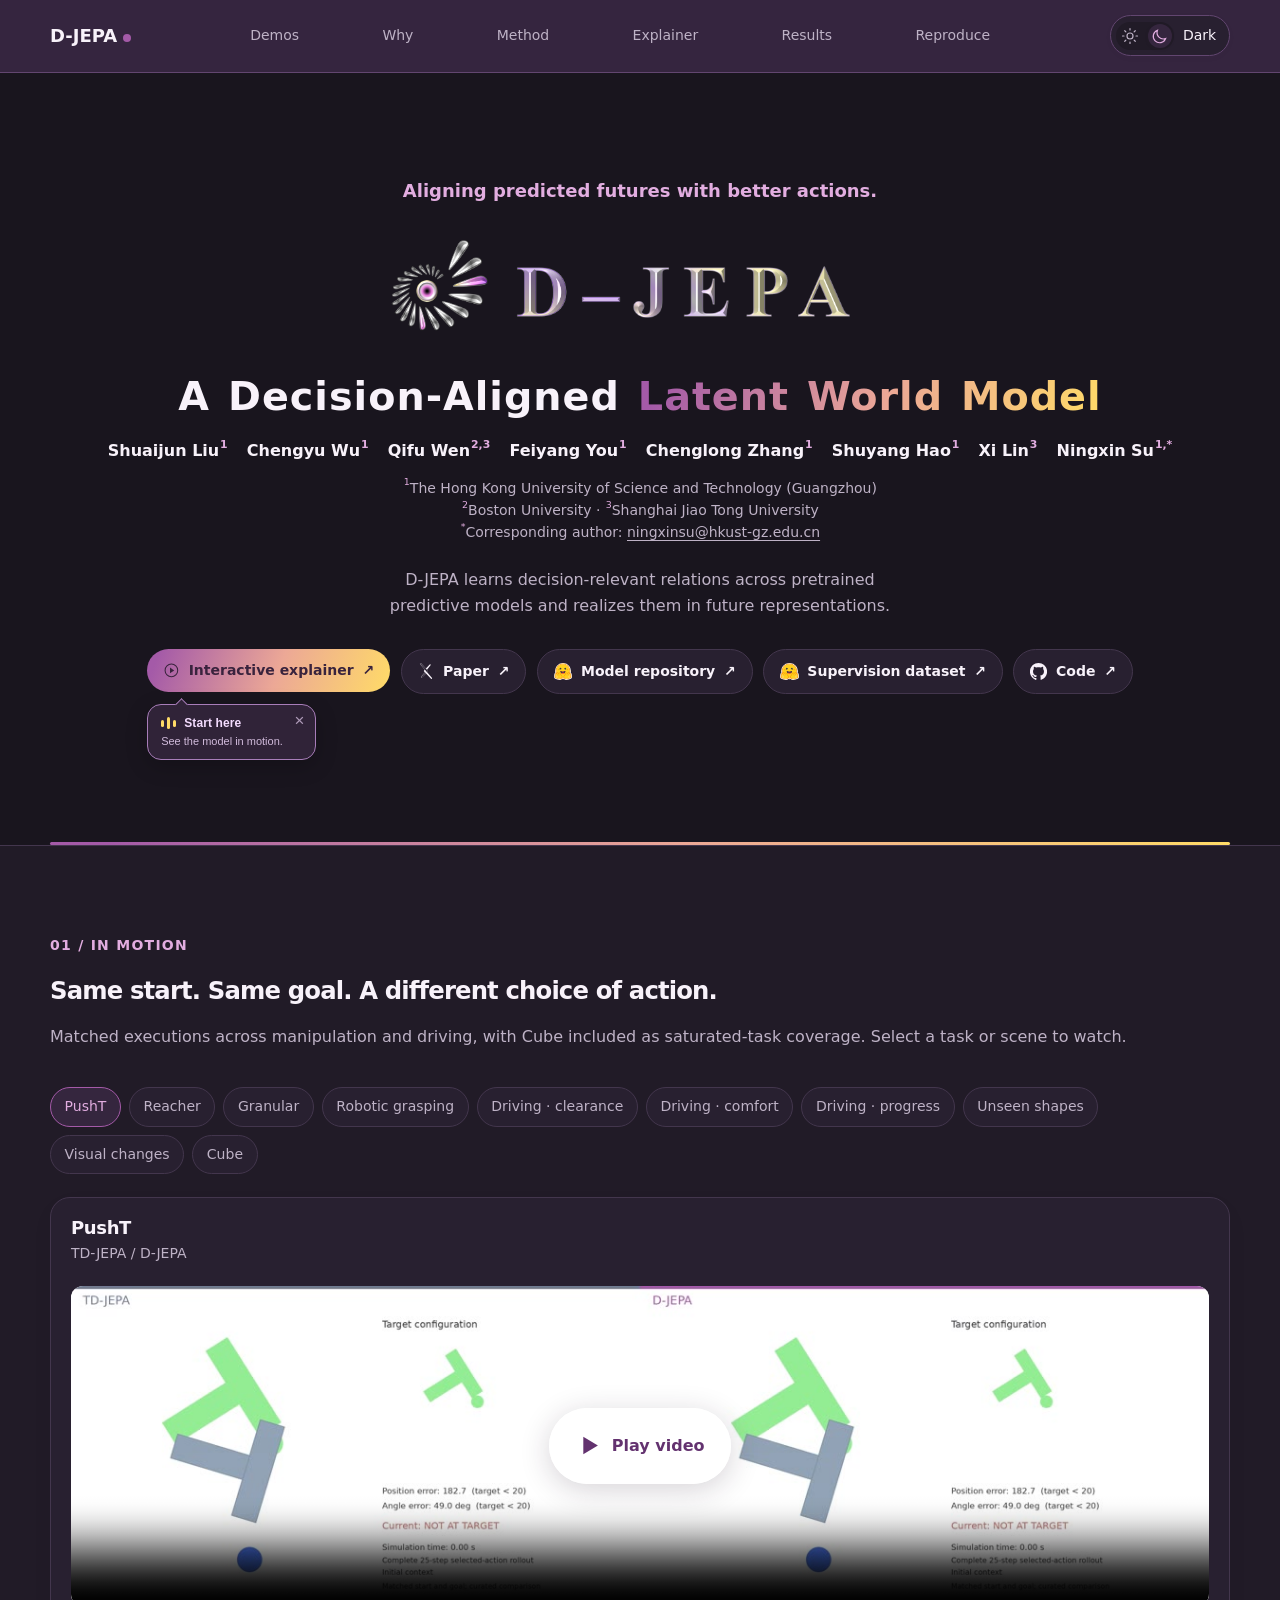
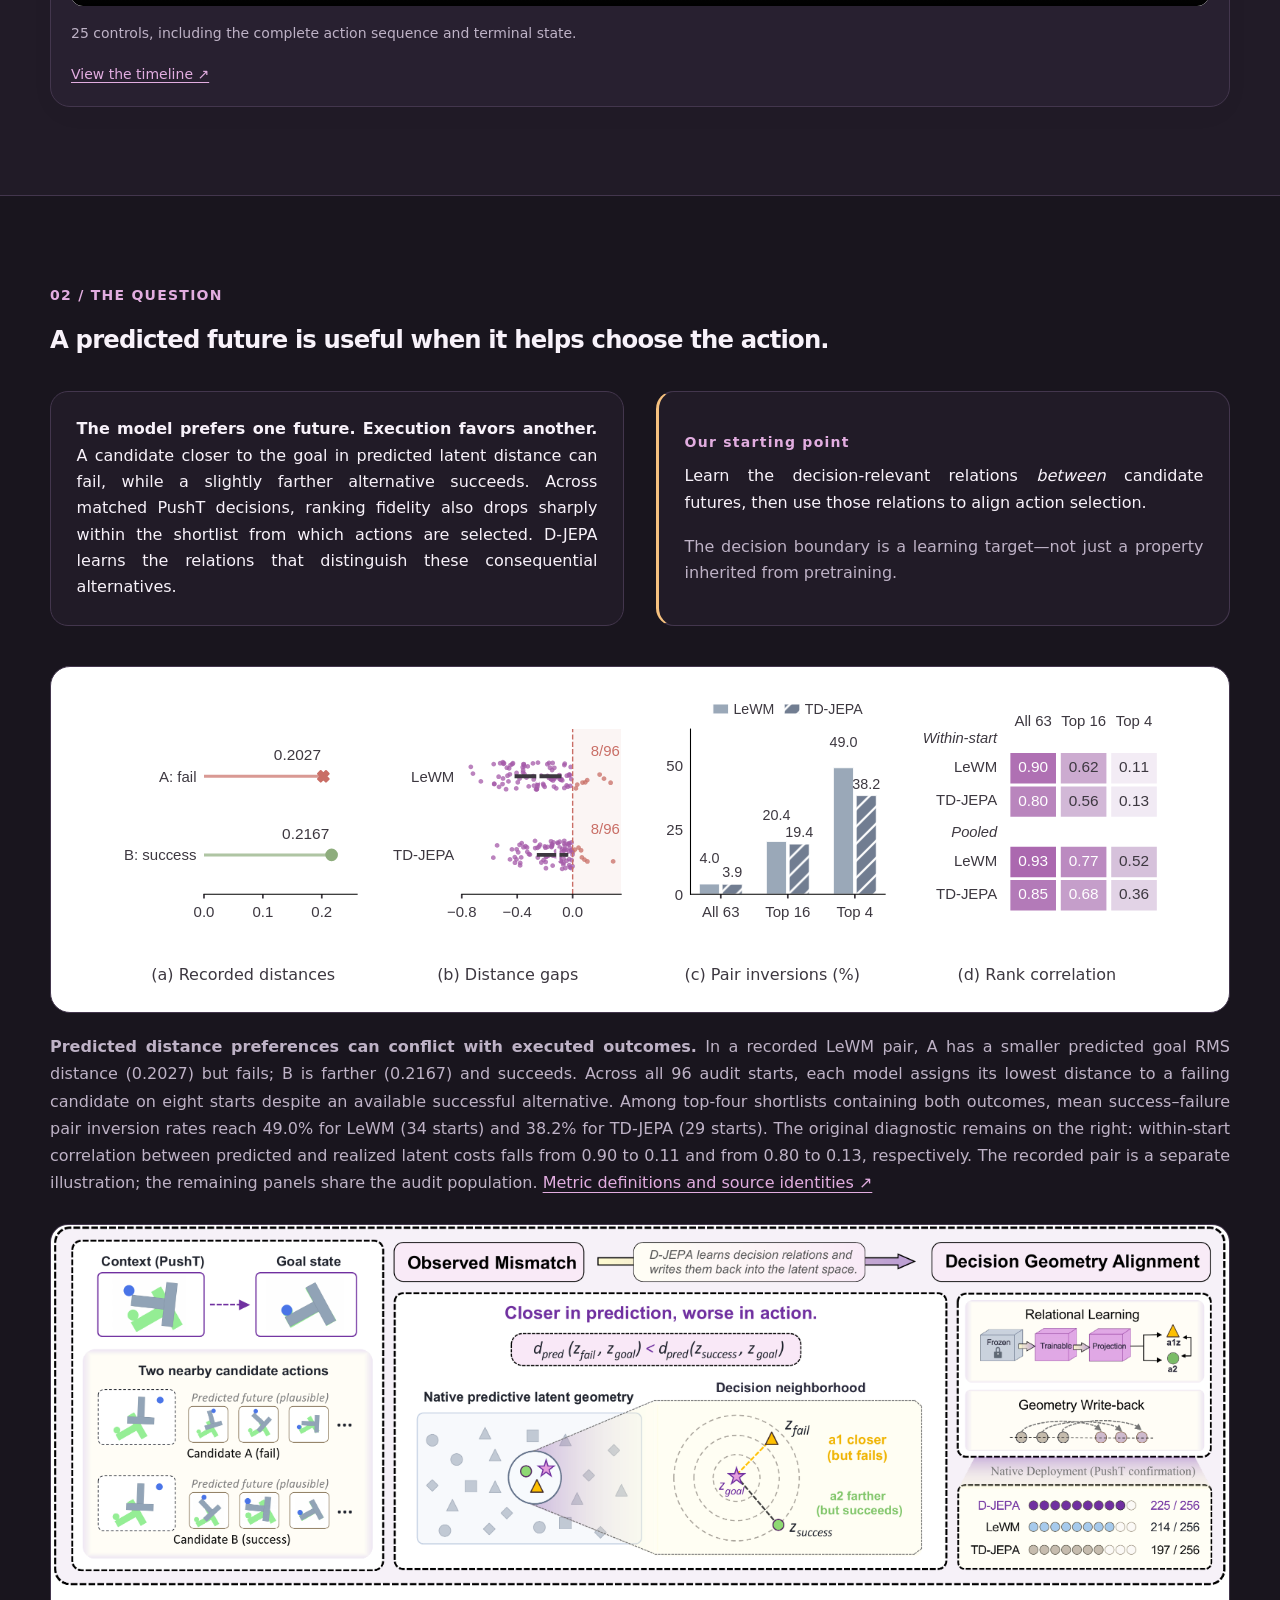
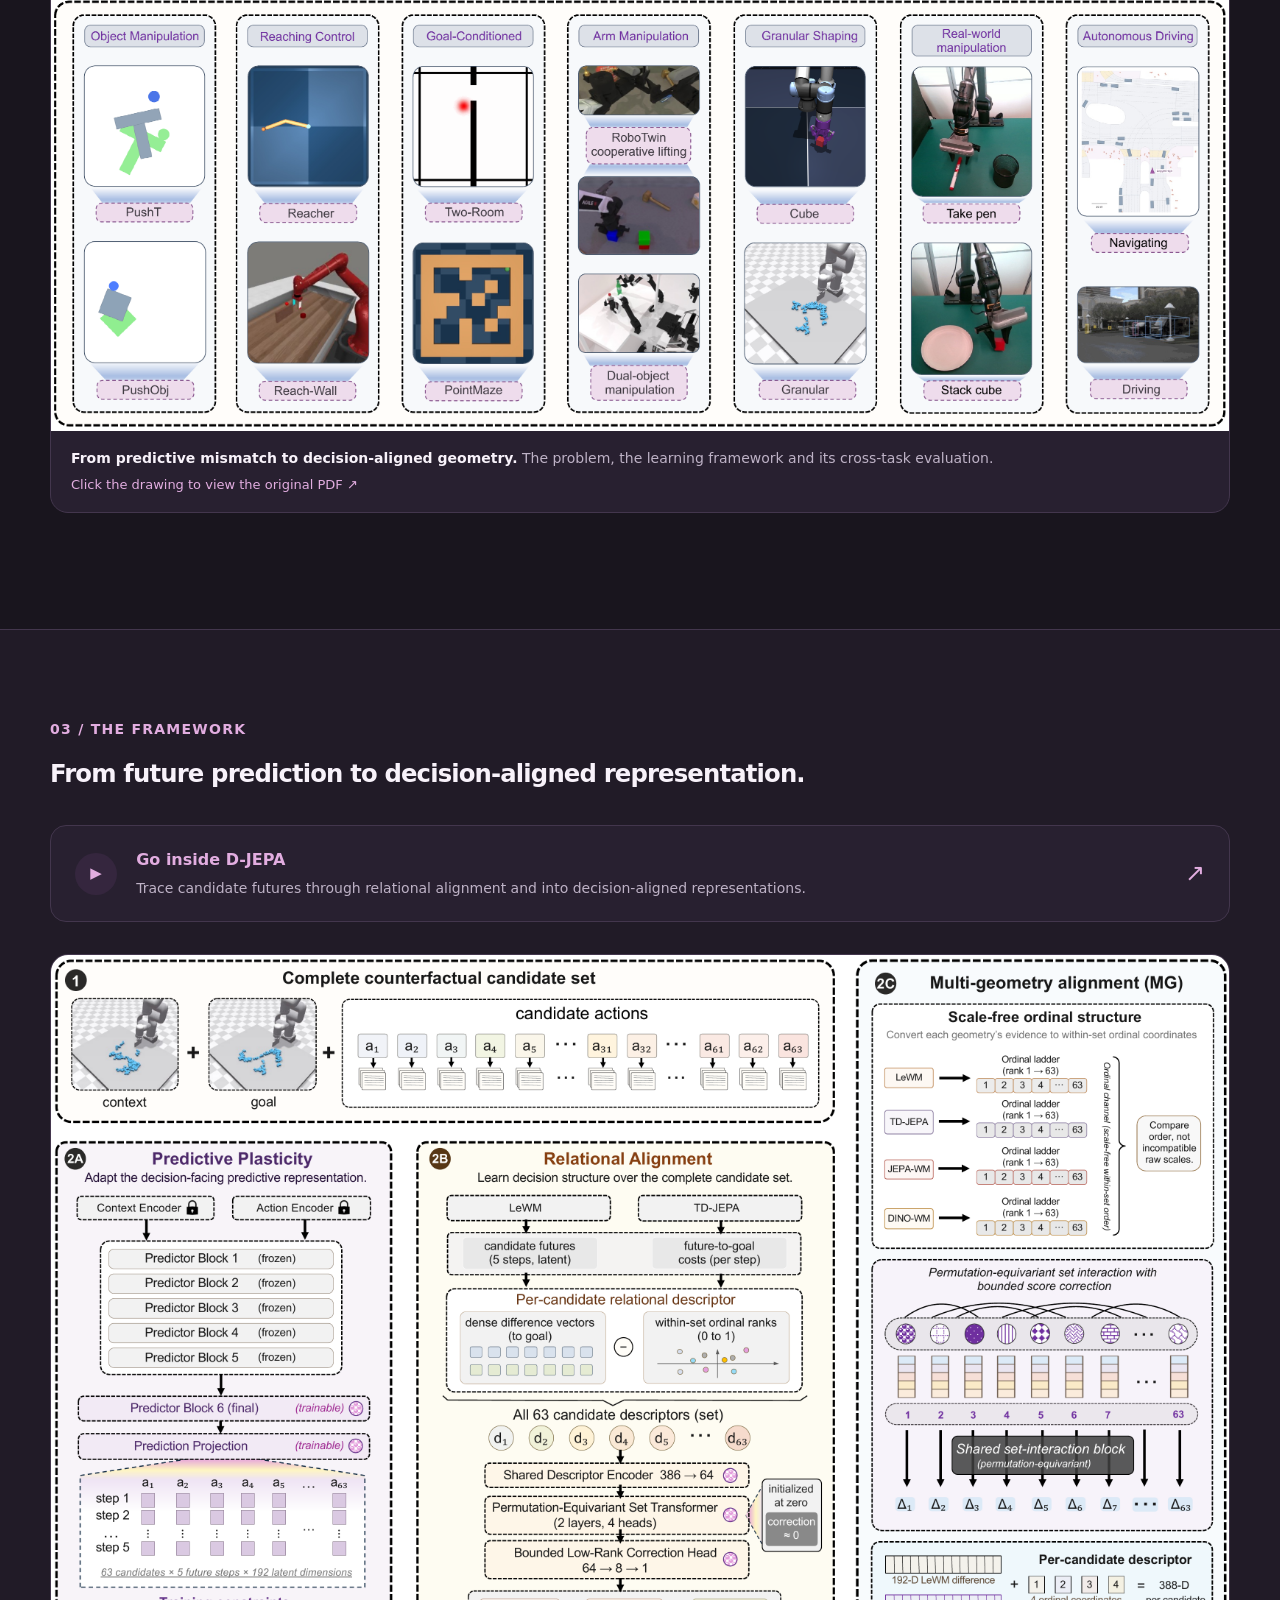
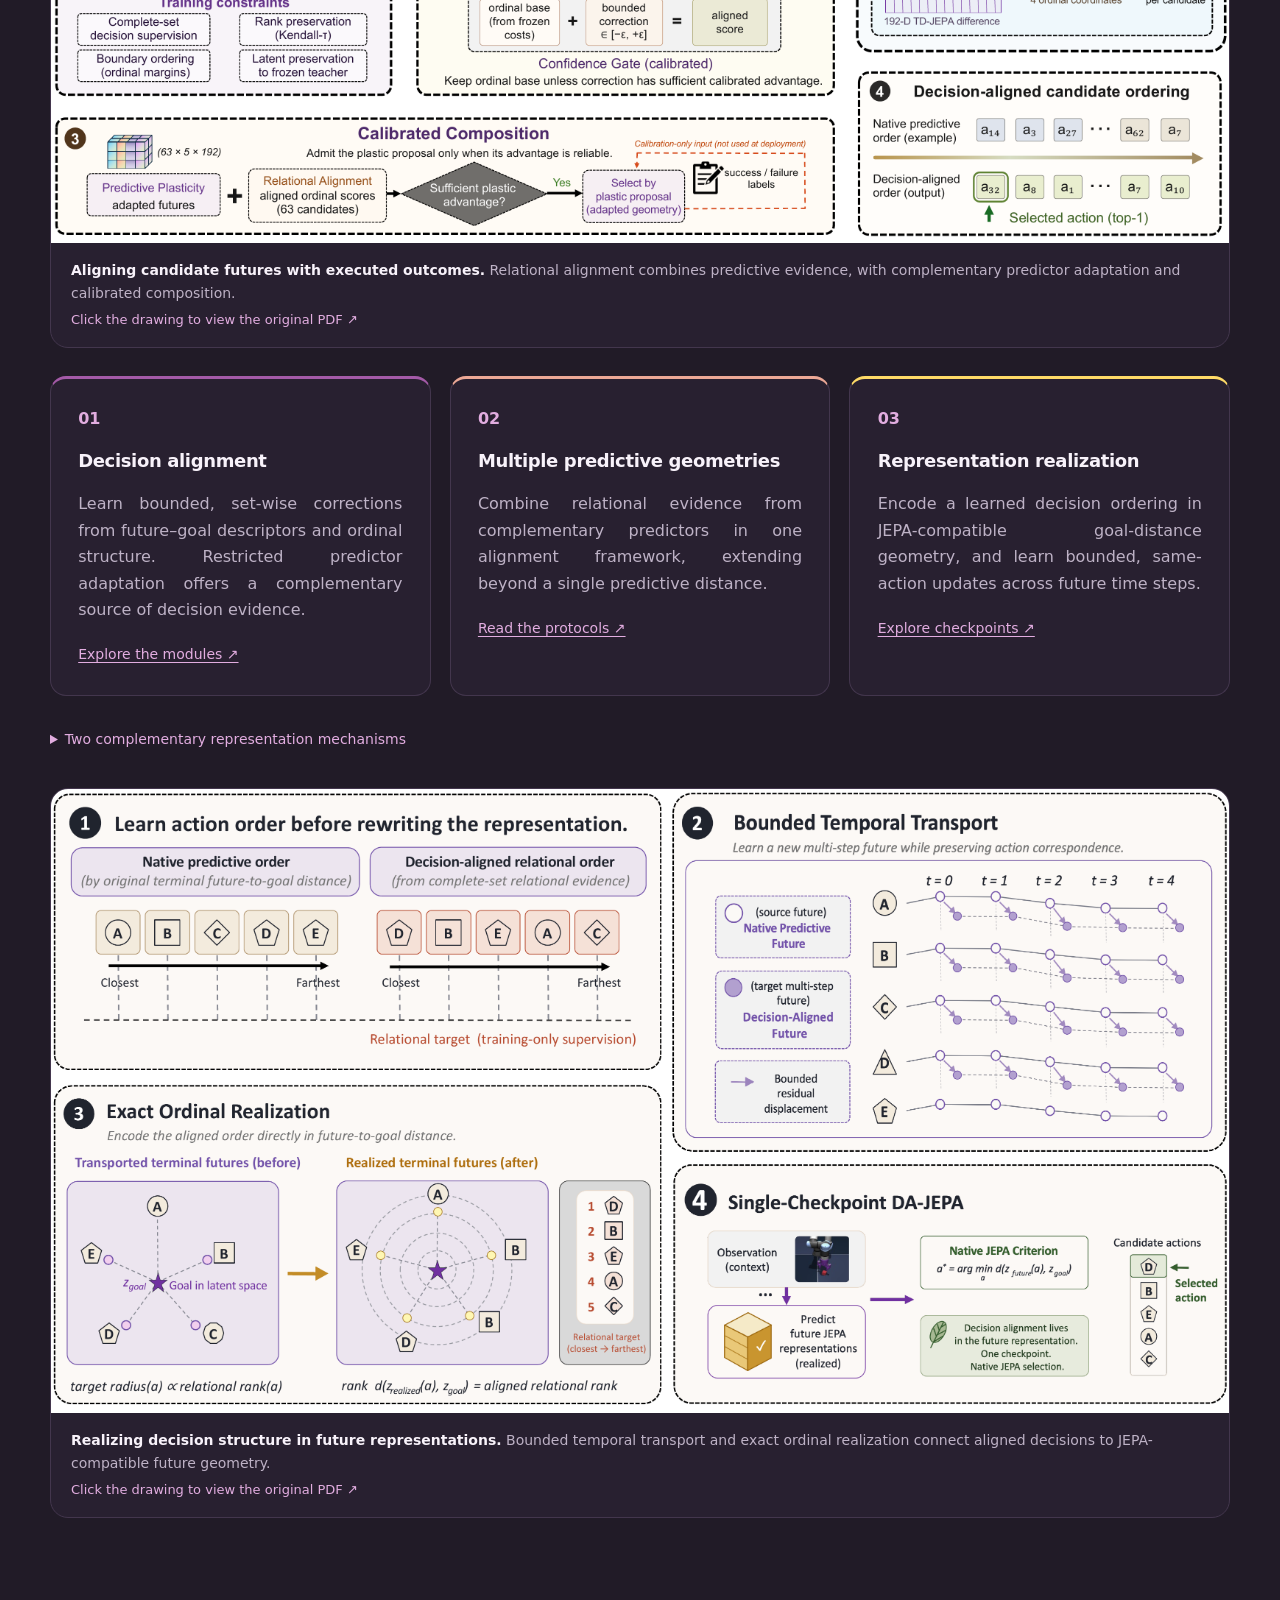
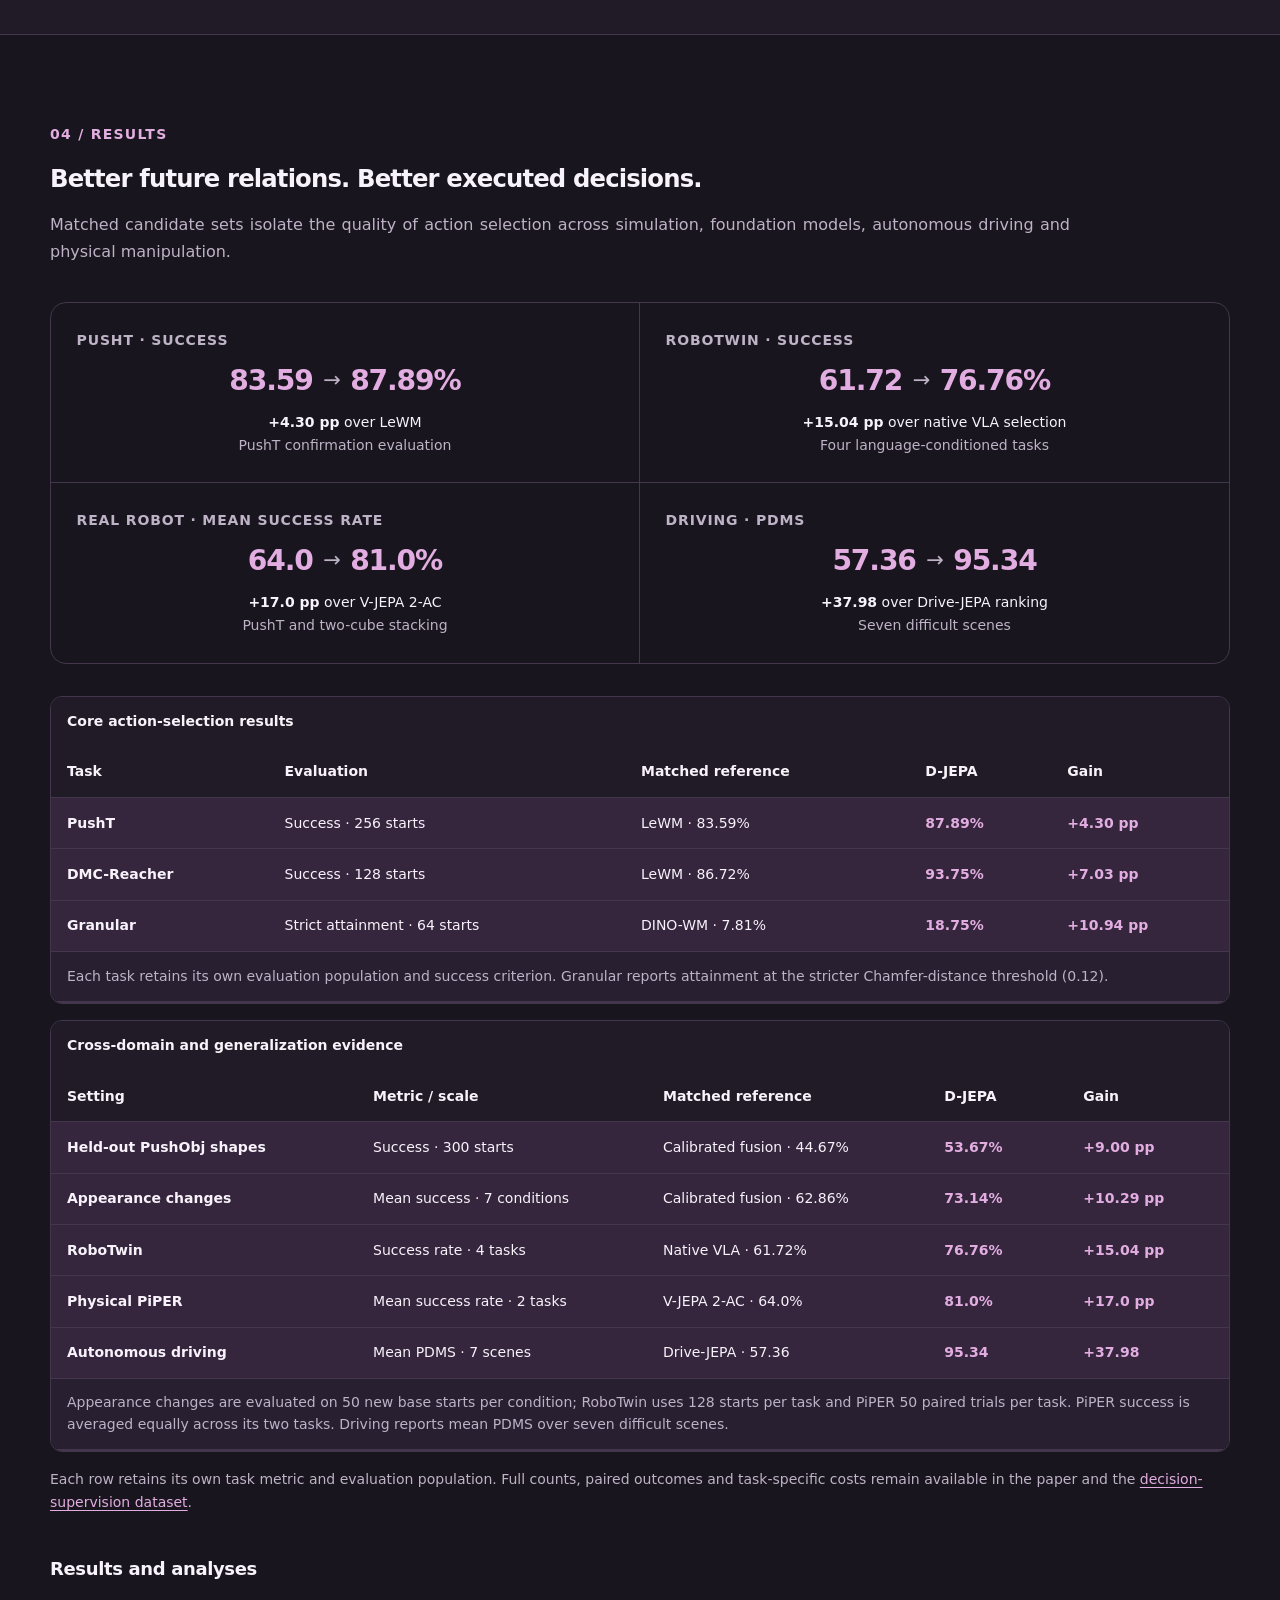
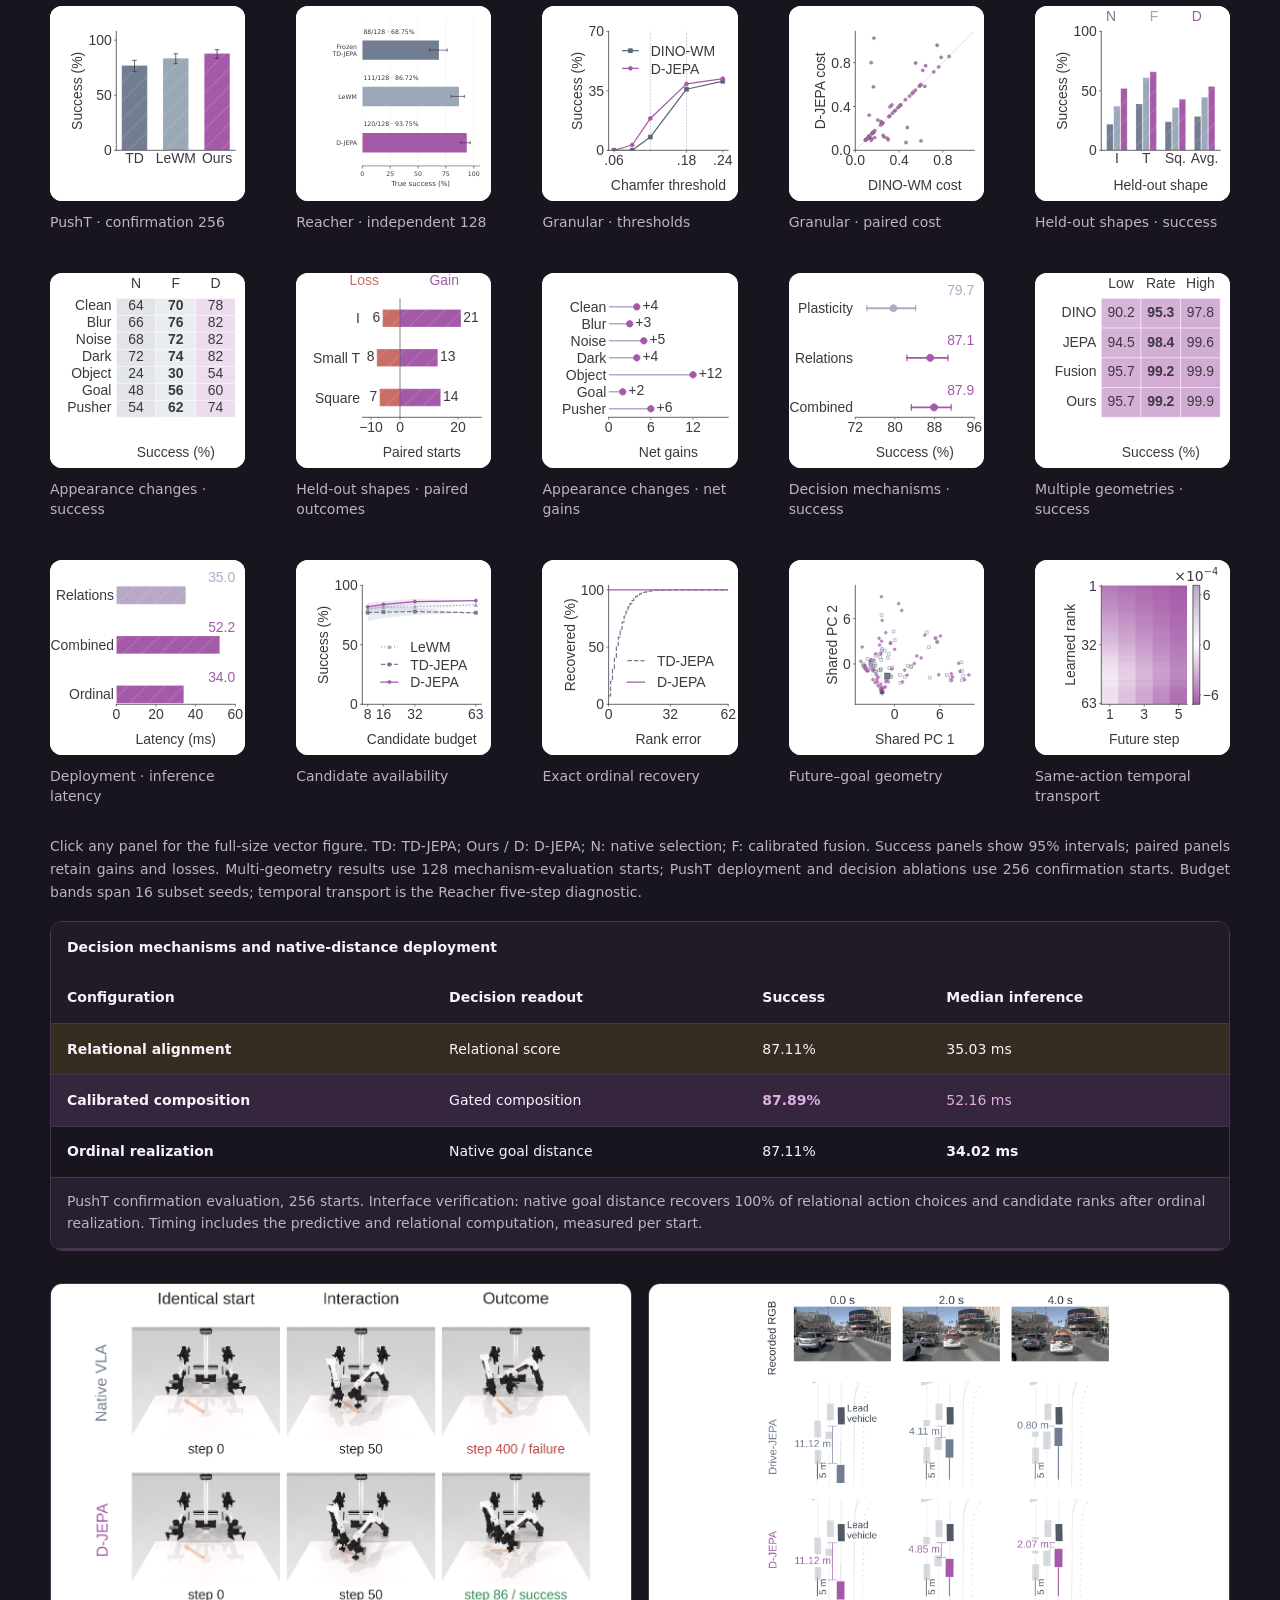
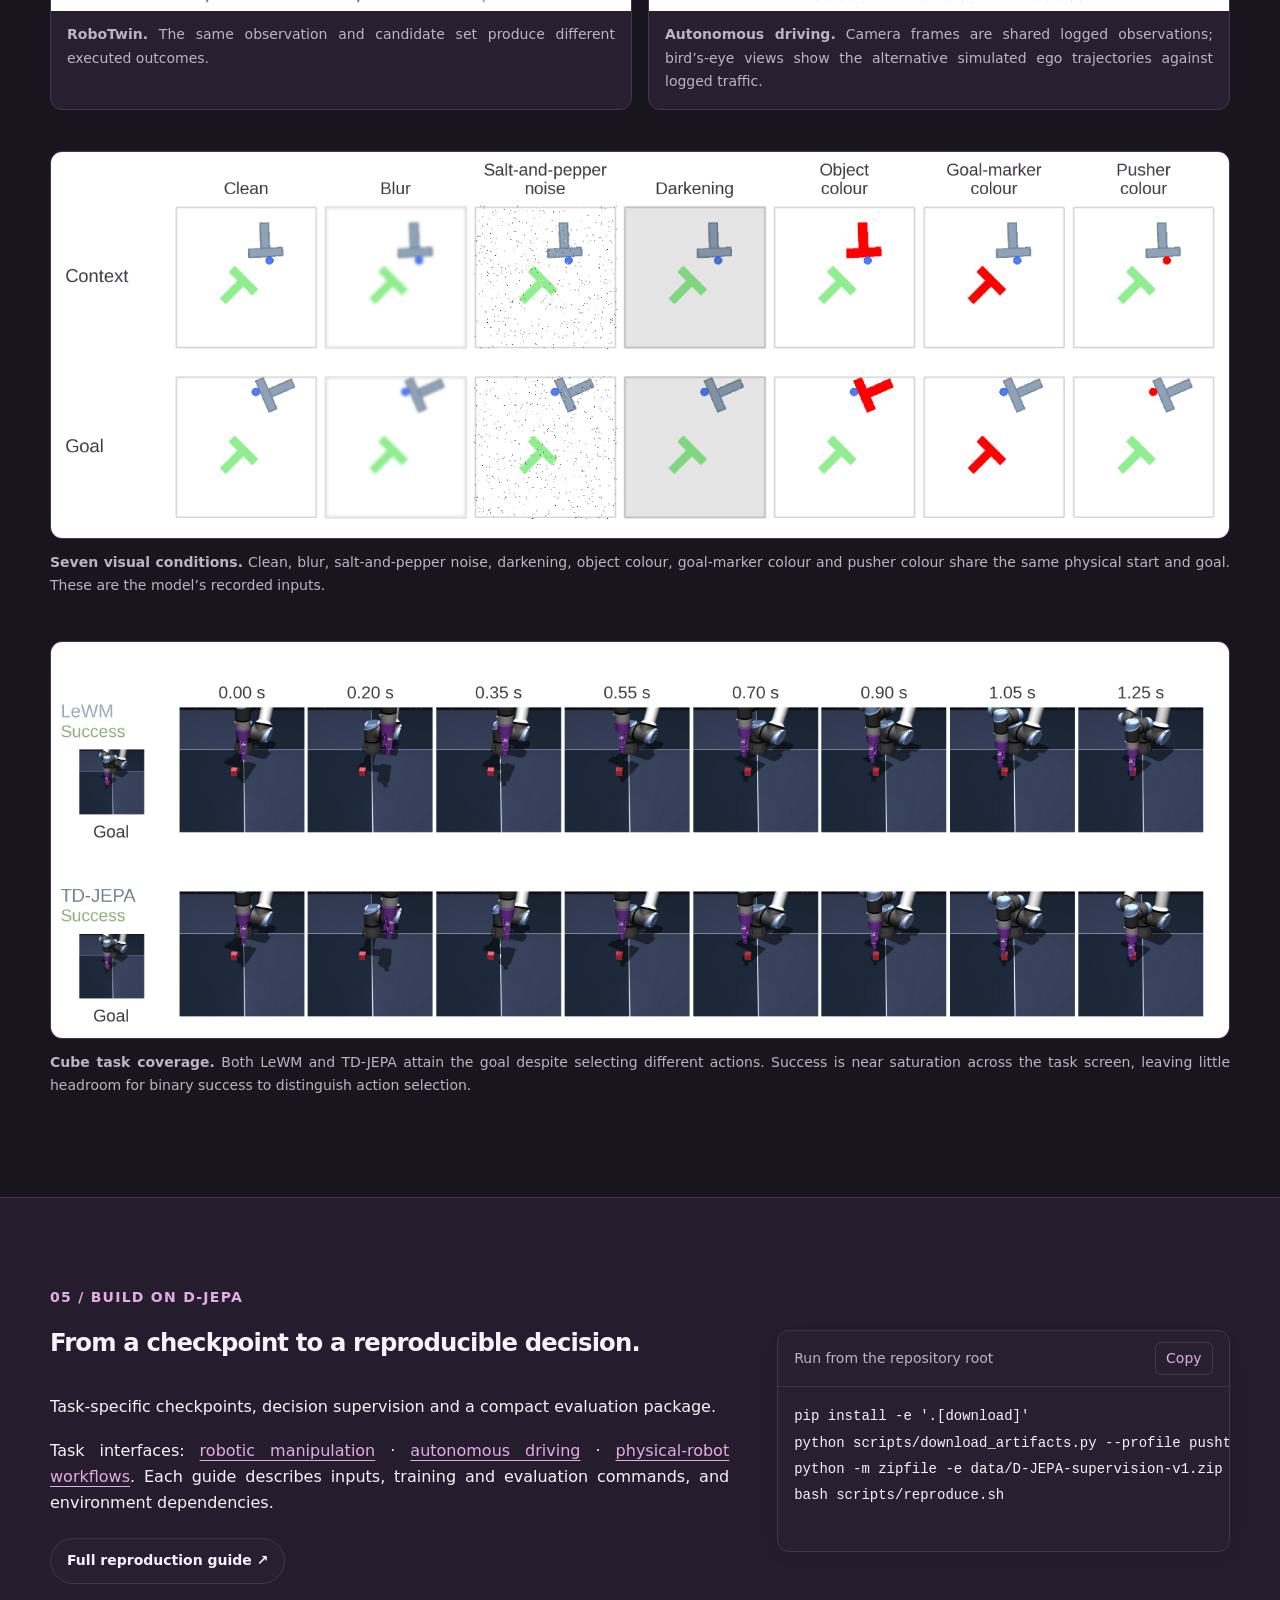
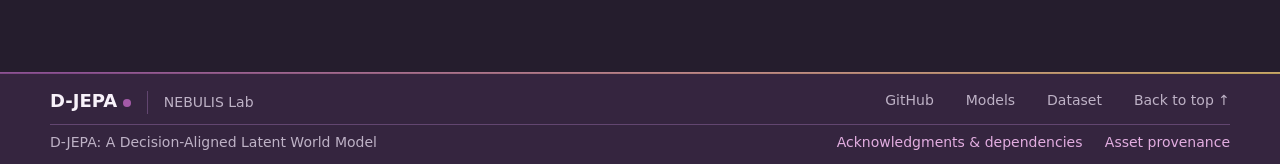
==== commit 4b6e2566: "docs(web): update overview and method drawings" ====
--- a/docs/index.html
+++ b/docs/index.html
@@ -154,7 +154,7 @@
       </div>
       <figure class="diagnostic-evidence diagnostic-evidence--wide"><div class="diagnostic-plot-frame"><div class="diagnostic-panel-grid"><figure class="diagnostic-panel"><a href="static/images/decision_local_ranking_a.svg"><img src="static/images/decision_local_ranking_a.svg" width="720" height="743" loading="lazy" alt="Recorded LeWM distances for a failing and a successful candidate"></a><figcaption>(a) Recorded distances</figcaption></figure><figure class="diagnostic-panel"><a href="static/images/decision_local_ranking_b.svg"><img src="static/images/decision_local_ranking_b.svg" width="720" height="743" loading="lazy" alt="Normalized success–failure distance gaps across 96 starts"></a><figcaption>(b) Distance gaps</figcaption></figure><figure class="diagnostic-panel"><a href="static/images/decision_local_ranking_c.svg"><img src="static/images/decision_local_ranking_c.svg" width="720" height="743" loading="lazy" alt="Success–failure pair inversion rates by shortlist size"></a><figcaption>(c) Pair inversions (%)</figcaption></figure><figure class="diagnostic-panel"><a href="static/images/decision_local_ranking_d.svg"><img src="static/images/decision_local_ranking_d.svg" width="720" height="743" loading="lazy" alt="Predicted–realized latent-cost rank correlations"></a><figcaption>(d) Rank correlation</figcaption></figure></div></div><figcaption><b>Predicted distance preferences can conflict with executed outcomes.</b> In a recorded LeWM pair, A has a smaller predicted goal RMS distance (0.2027) but fails; B is farther (0.2167) and succeeds. Across all 96 audit starts, each model assigns its lowest distance to a failing candidate on eight starts despite an available successful alternative. Among top-four shortlists containing both outcomes, mean success–failure pair inversion rates reach 49.0% for LeWM (34 starts) and 38.2% for TD-JEPA (29 starts). The original diagnostic remains on the right: within-start correlation between predicted and realized latent costs falls from 0.90 to 0.11 and from 0.80 to 0.13, respectively. The recorded pair is a separate illustration; the remaining panels share the audit population. <a href="static/data/decision_local_ranking.json">Metric definitions and source identities ↗</a></figcaption></figure>
       <figure class="paper-artwork" data-figure="overview">
-        <a href="static/images/paper-artwork/overview.pdf" target="_blank" rel="noopener" aria-label="Open the overview as an original PDF"><img src="static/images/paper-artwork/overview.webp" width="3200" height="2198" loading="lazy" alt="D-JEPA overview: predicted goal distance can favor a failing action; relational learning and geometry write-back align decisions across physical tasks."></a>
+        <a href="static/images/paper-artwork/overview.pdf" target="_blank" rel="noopener" aria-label="Open the overview as an original PDF"><img src="static/images/paper-artwork/overview.webp" width="3200" height="2189" loading="lazy" alt="D-JEPA overview: predicted goal distance can favor a failing action; relational learning and geometry write-back align decisions across physical tasks."></a>
         <figcaption><strong>From predictive mismatch to decision-aligned geometry.</strong> The problem, the learning framework and its cross-task evaluation. <span>Click the drawing to view the original PDF ↗</span></figcaption>
       </figure>
     </section>
@@ -164,7 +164,7 @@
         <div class="section-heading"><span class="section-number">03 / THE FRAMEWORK</span><h2>From future prediction to decision-aligned representation.</h2></div>
         <a class="explainer-entry" href="explainer.html"><span class="explainer-entry-play" aria-hidden="true">▶</span><span><strong>Go inside D-JEPA</strong><span>Trace candidate futures through relational alignment and into decision-aligned representations.</span></span><span class="explainer-entry-arrow" aria-hidden="true">↗</span></a>
         <figure class="paper-artwork" data-figure="alignment">
-          <a href="static/images/paper-artwork/alignment.pdf" target="_blank" rel="noopener" aria-label="Open the decision-alignment diagram as an original PDF"><img src="static/images/paper-artwork/alignment.webp" width="3200" height="2415" loading="lazy" alt="Decision alignment over candidate futures: restricted predictor adaptation, relational alignment, multi-geometry evidence and calibrated composition."></a>
+          <a href="static/images/paper-artwork/alignment.pdf" target="_blank" rel="noopener" aria-label="Open the decision-alignment diagram as an original PDF"><img src="static/images/paper-artwork/alignment.webp" width="3200" height="2412" loading="lazy" alt="Decision alignment over candidate futures: restricted predictor adaptation, relational alignment, multi-geometry evidence and calibrated composition."></a>
           <figcaption><strong>Aligning candidate futures with executed outcomes.</strong> Relational alignment combines predictive evidence, with complementary predictor adaptation and calibrated composition. <span>Click the drawing to view the original PDF ↗</span></figcaption>
         </figure>
         <div class="method-grid">
--- a/docs/static/css/mobile-portrait.css
+++ b/docs/static/css/mobile-portrait.css
@@ -47,7 +47,12 @@
   .metric-value { font-size: 28px; }
   .figure-strip { gap: 24px 16px; }
   .figure-strip figcaption { line-height: 1.5; }
-  .table-scroll { max-width: 100%; overscroll-behavior-x: contain; }
+  .table-scroll { max-width: 100%; overflow: visible; }
+  .table-scroll table { min-width: 0; width: 100%; table-layout: auto; font-size: clamp(10px, 2.8vw, 13px); line-height: 1.4; }
+  .table-scroll caption { padding: 10px 8px; border-radius: 11px 11px 0 0; font-size: clamp(12px, 3.2vw, 14px); }
+  .table-scroll th, .table-scroll td { padding: 9px clamp(4px, 1.2vw, 8px); white-space: normal; overflow-wrap: anywhere; vertical-align: middle; }
+  .table-scroll tbody td strong { white-space: nowrap; }
+  .table-scroll tfoot td { font-size: inherit; line-height: 1.5; border-radius: 0 0 11px 11px; }
   .explainer-entry { padding: 16px; gap: 12px; }
   .explainer-entry-arrow { font-size: 20px; }
   .code-heading { padding: 8px 12px; gap: 8px; }
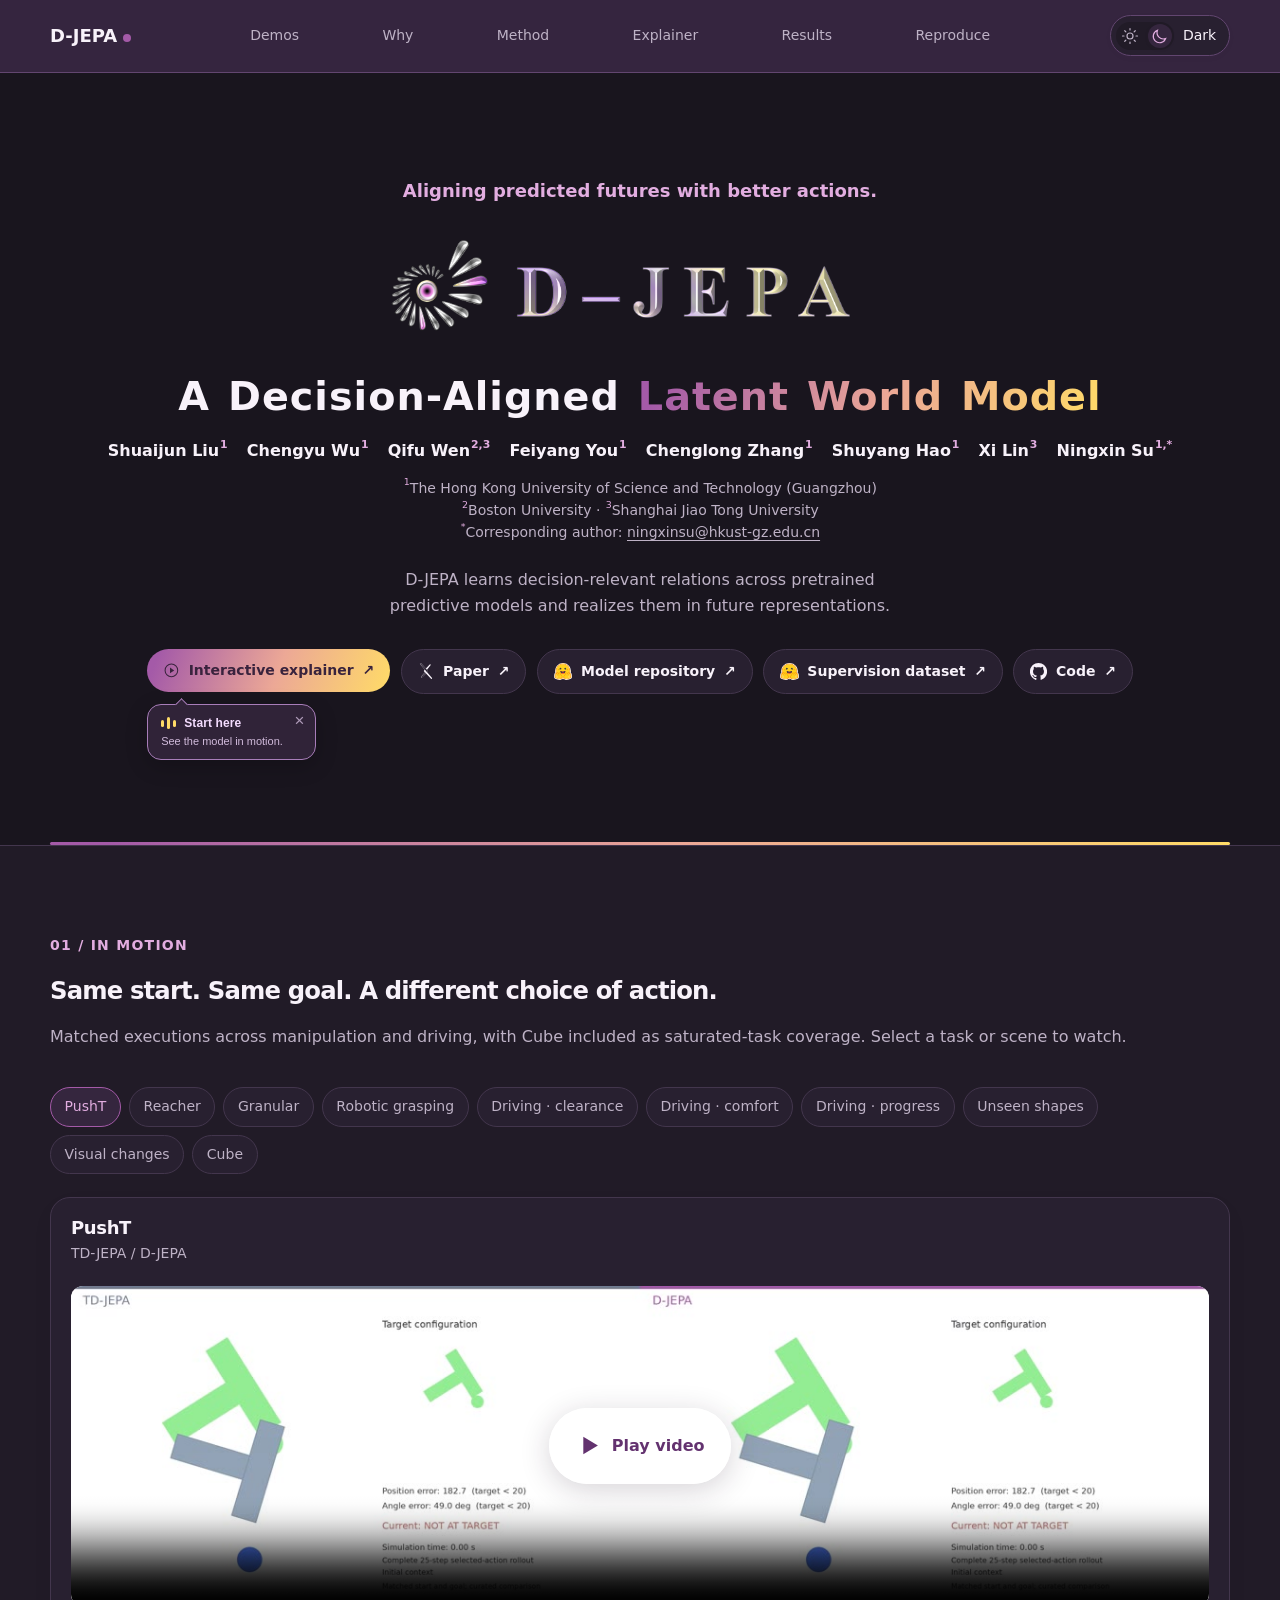
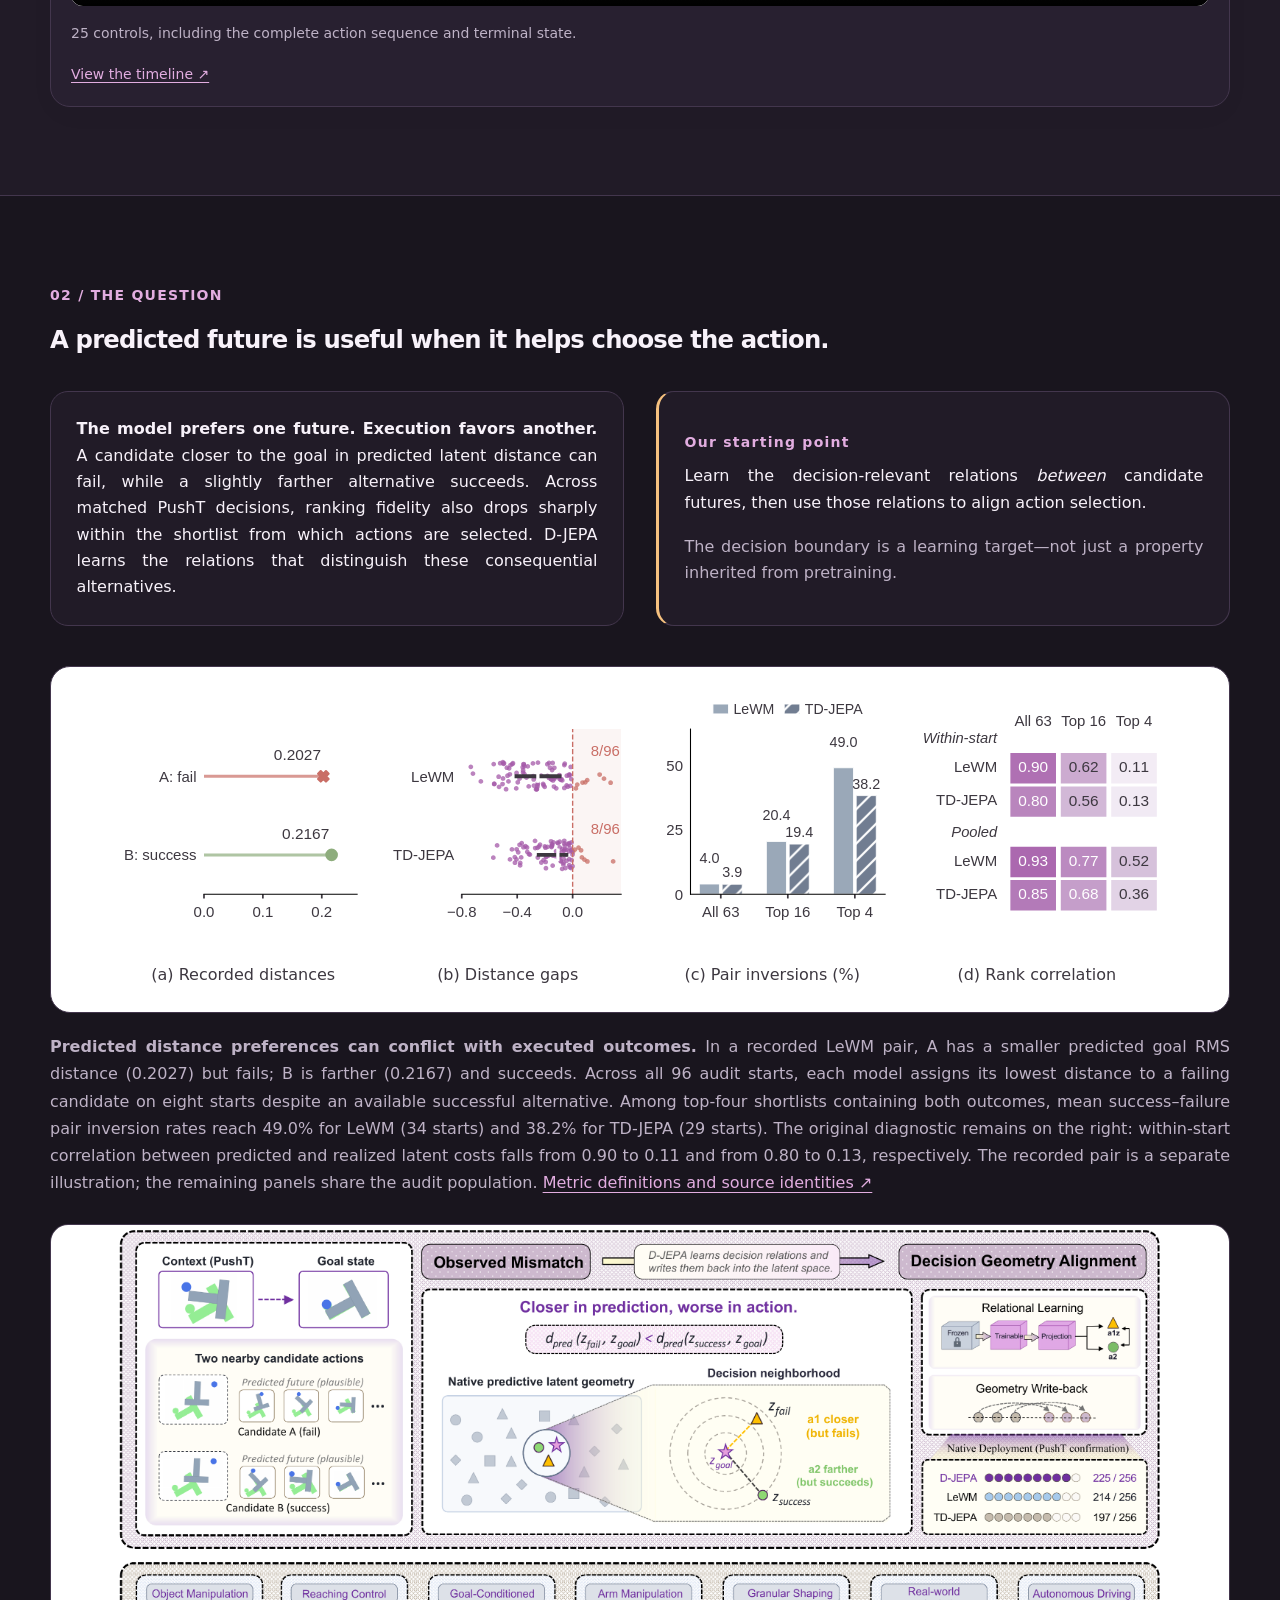
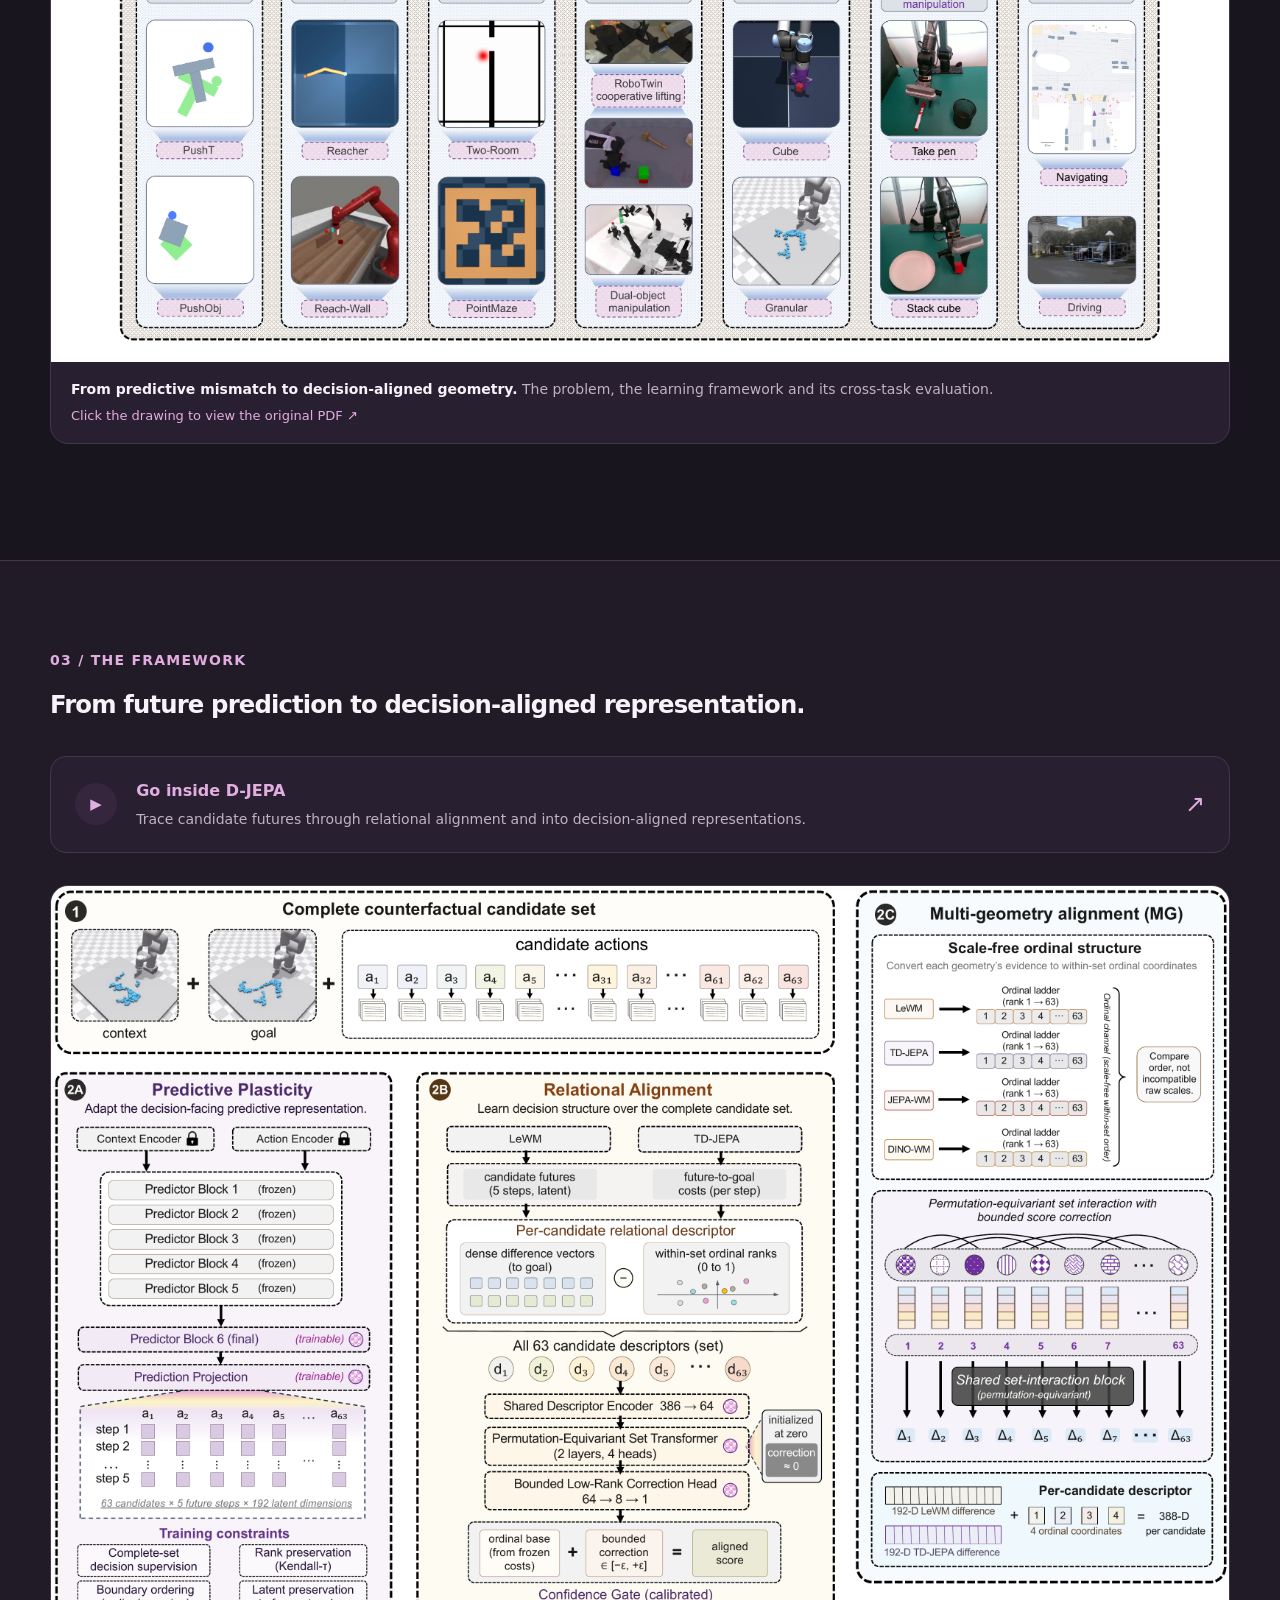
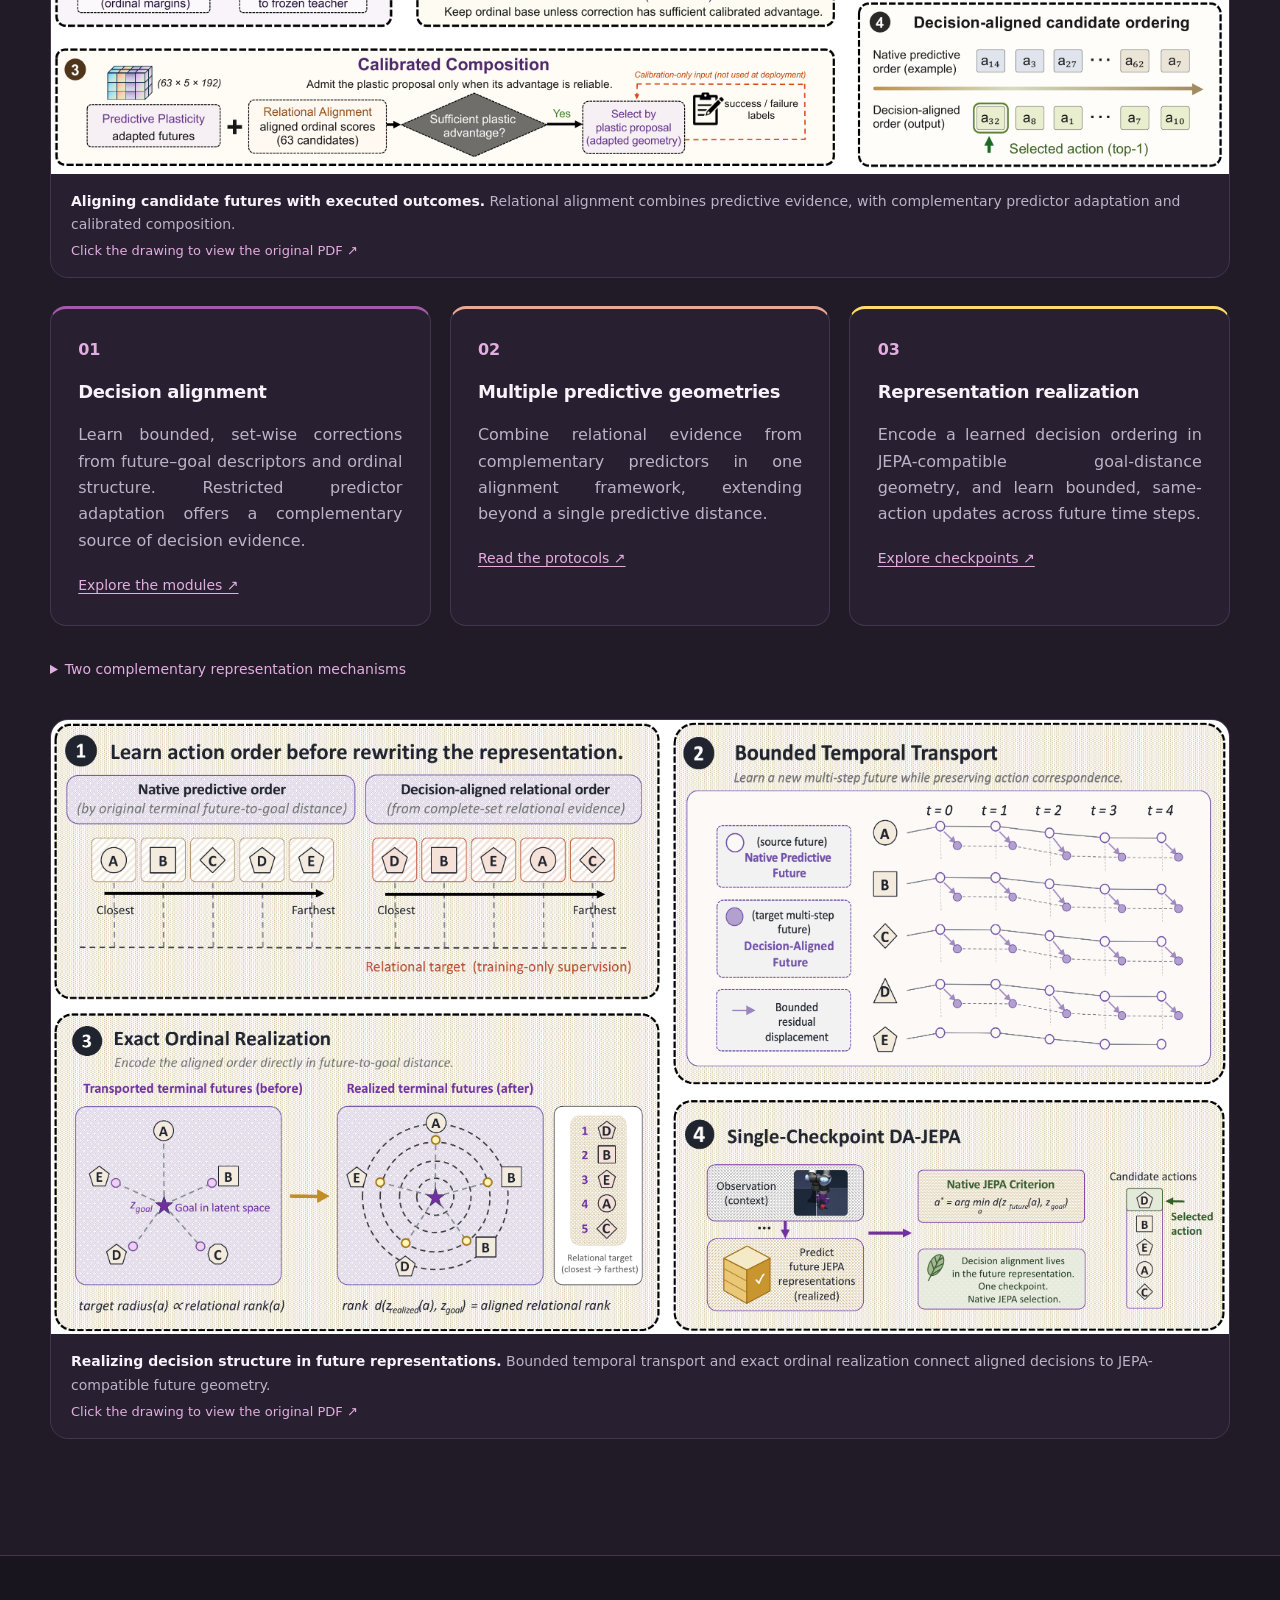
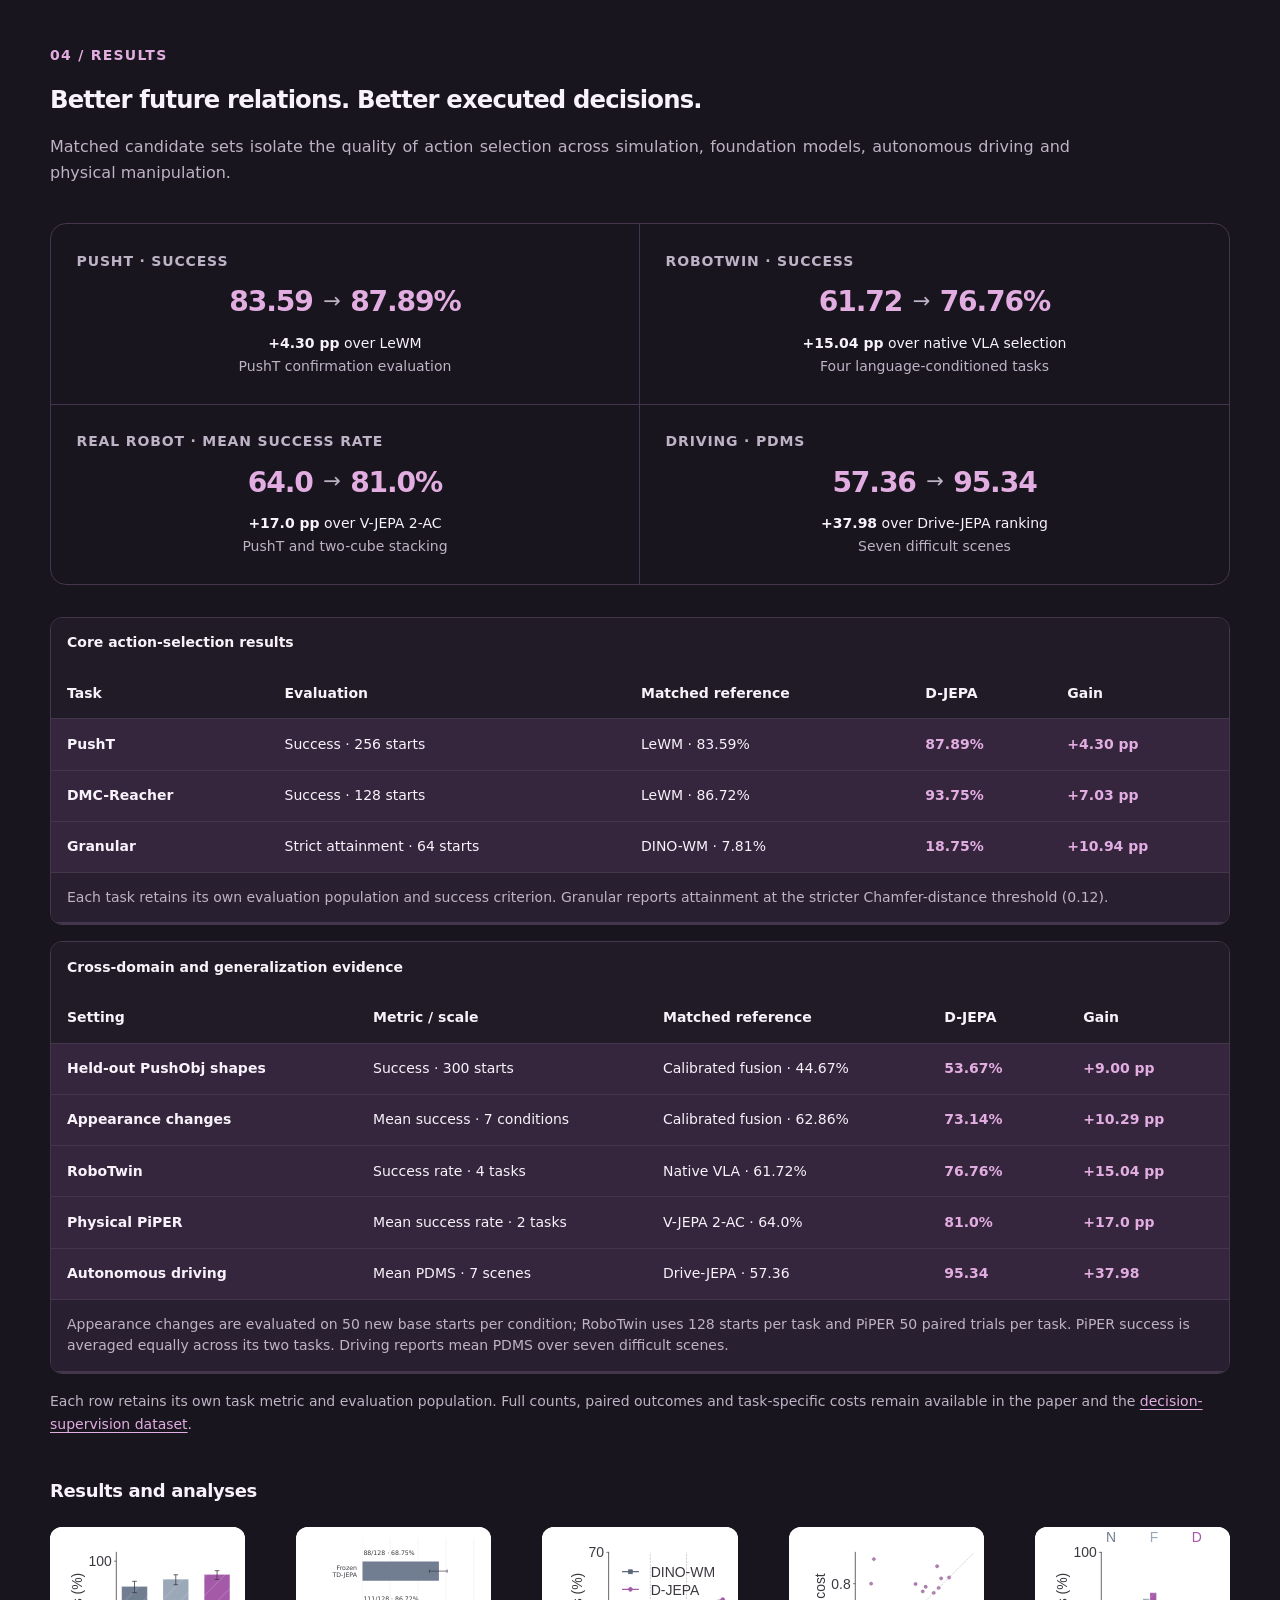
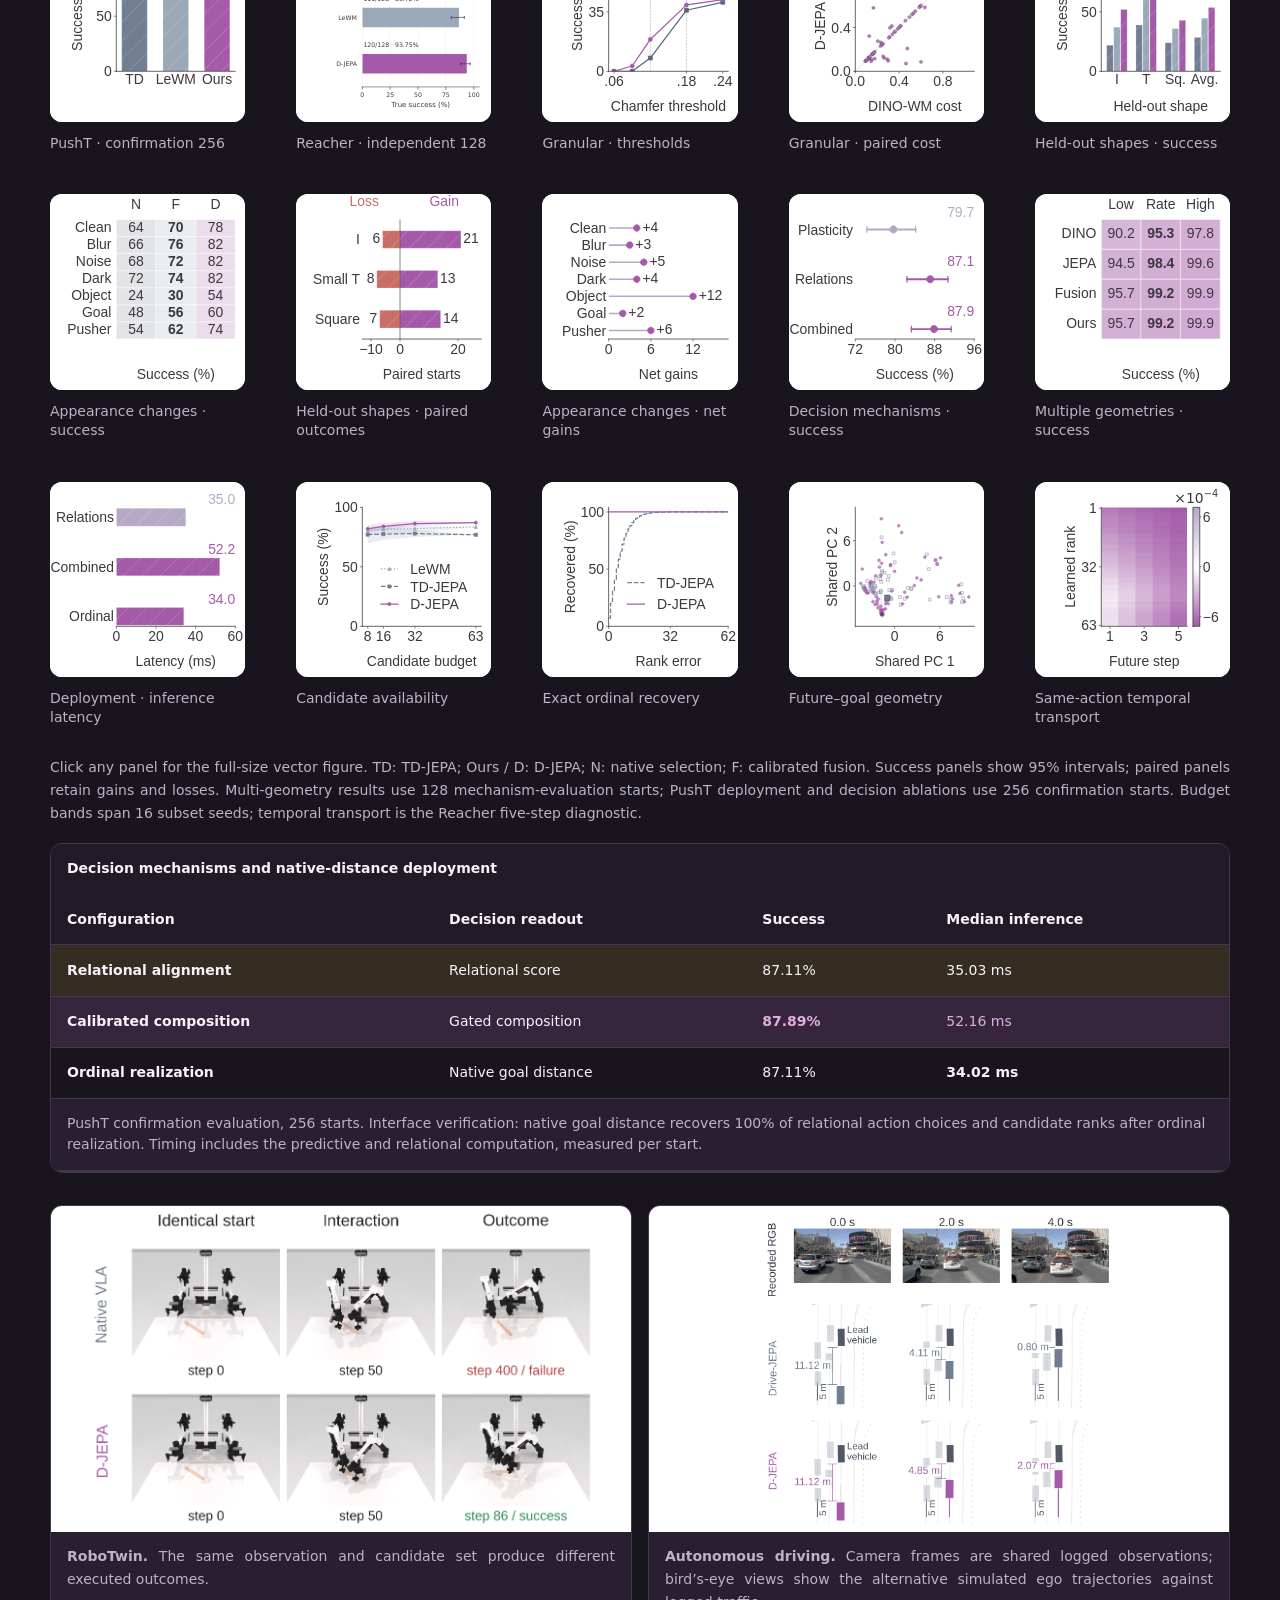
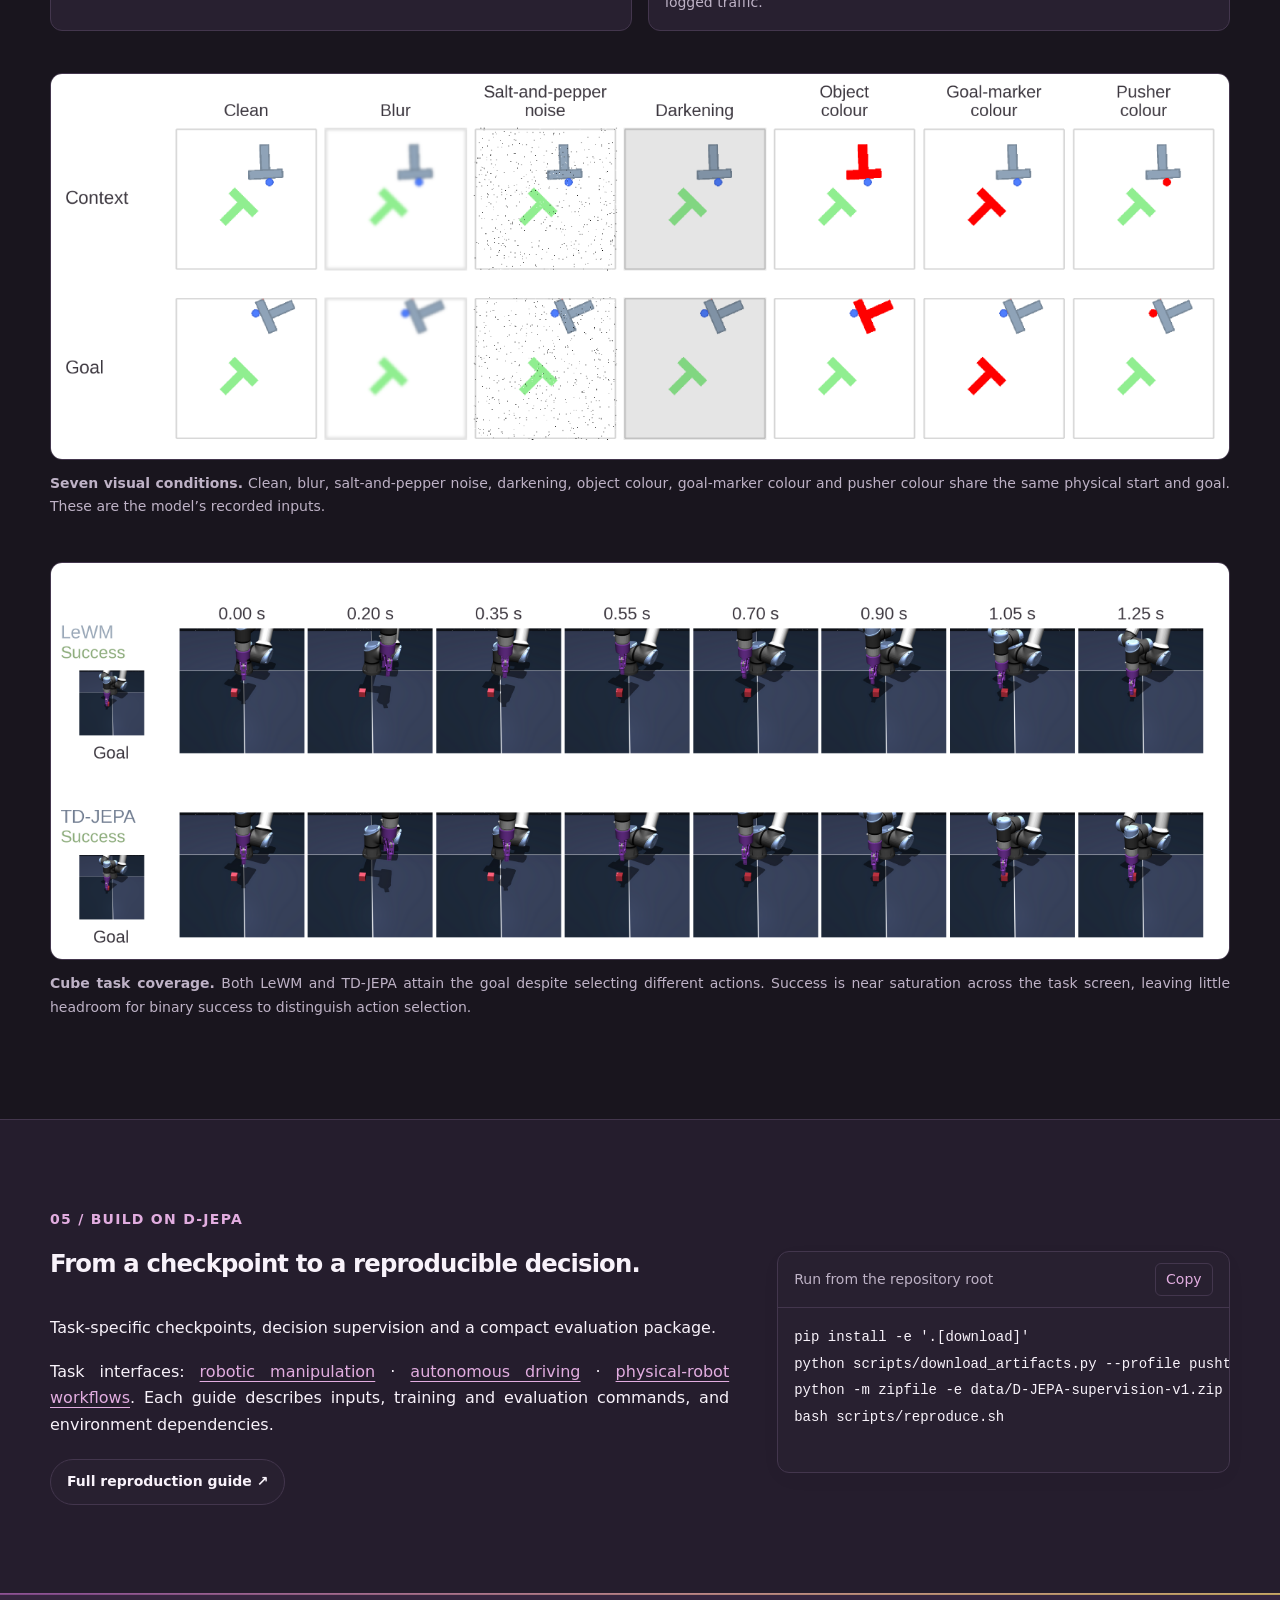
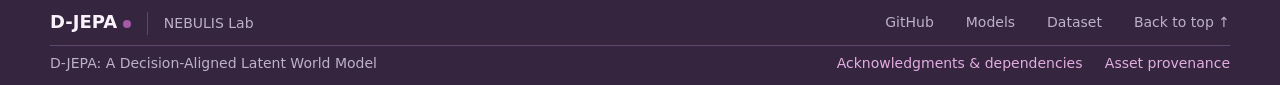
==== commit 707356f8: "docs(web): refresh overview and lifting artwork" ====
--- a/docs/index.html
+++ b/docs/index.html
@@ -154,7 +154,7 @@
       </div>
       <figure class="diagnostic-evidence diagnostic-evidence--wide"><div class="diagnostic-plot-frame"><div class="diagnostic-panel-grid"><figure class="diagnostic-panel"><a href="static/images/decision_local_ranking_a.svg"><img src="static/images/decision_local_ranking_a.svg" width="720" height="743" loading="lazy" alt="Recorded LeWM distances for a failing and a successful candidate"></a><figcaption>(a) Recorded distances</figcaption></figure><figure class="diagnostic-panel"><a href="static/images/decision_local_ranking_b.svg"><img src="static/images/decision_local_ranking_b.svg" width="720" height="743" loading="lazy" alt="Normalized success–failure distance gaps across 96 starts"></a><figcaption>(b) Distance gaps</figcaption></figure><figure class="diagnostic-panel"><a href="static/images/decision_local_ranking_c.svg"><img src="static/images/decision_local_ranking_c.svg" width="720" height="743" loading="lazy" alt="Success–failure pair inversion rates by shortlist size"></a><figcaption>(c) Pair inversions (%)</figcaption></figure><figure class="diagnostic-panel"><a href="static/images/decision_local_ranking_d.svg"><img src="static/images/decision_local_ranking_d.svg" width="720" height="743" loading="lazy" alt="Predicted–realized latent-cost rank correlations"></a><figcaption>(d) Rank correlation</figcaption></figure></div></div><figcaption><b>Predicted distance preferences can conflict with executed outcomes.</b> In a recorded LeWM pair, A has a smaller predicted goal RMS distance (0.2027) but fails; B is farther (0.2167) and succeeds. Across all 96 audit starts, each model assigns its lowest distance to a failing candidate on eight starts despite an available successful alternative. Among top-four shortlists containing both outcomes, mean success–failure pair inversion rates reach 49.0% for LeWM (34 starts) and 38.2% for TD-JEPA (29 starts). The original diagnostic remains on the right: within-start correlation between predicted and realized latent costs falls from 0.90 to 0.11 and from 0.80 to 0.13, respectively. The recorded pair is a separate illustration; the remaining panels share the audit population. <a href="static/data/decision_local_ranking.json">Metric definitions and source identities ↗</a></figcaption></figure>
       <figure class="paper-artwork" data-figure="overview">
-        <a href="static/images/paper-artwork/overview.pdf" target="_blank" rel="noopener" aria-label="Open the overview as an original PDF"><img src="static/images/paper-artwork/overview.webp" width="3200" height="2189" loading="lazy" alt="D-JEPA overview: predicted goal distance can favor a failing action; relational learning and geometry write-back align decisions across physical tasks."></a>
+        <a href="static/images/paper-artwork/overview.pdf" target="_blank" rel="noopener" aria-label="Open the overview as an original PDF"><img src="static/images/paper-artwork/overview.webp" width="3200" height="2001" loading="lazy" alt="D-JEPA overview: predicted goal distance can favor a failing action; relational learning and geometry write-back align decisions across physical tasks."></a>
         <figcaption><strong>From predictive mismatch to decision-aligned geometry.</strong> The problem, the learning framework and its cross-task evaluation. <span>Click the drawing to view the original PDF ↗</span></figcaption>
       </figure>
     </section>
@@ -174,7 +174,7 @@
         </div>
         <details class="protocol-note"><summary>Two complementary representation mechanisms</summary><p>PushT exact realization preserves earlier futures and encodes terminal ordering while retaining its embedded predictive and relational computation. Reacher learns same-action five-step future updates; its reported physical decisions use the relational selector. These experiments establish complementary mechanisms and do not imply a newly evaluated combined checkpoint or single-backbone distillation.</p></details>
         <figure class="paper-artwork" data-figure="representation">
-          <a href="static/images/paper-artwork/representation.pdf" target="_blank" rel="noopener" aria-label="Open the representation-lifting diagram as an original PDF"><img src="static/images/paper-artwork/representation.webp" width="3200" height="1695" loading="lazy" alt="Representation lifting: bounded temporal transport and exact ordinal realization express learned decision structure through future latents and native goal distance."></a>
+          <a href="static/images/paper-artwork/representation.pdf" target="_blank" rel="noopener" aria-label="Open the representation-lifting diagram as an original PDF"><img src="static/images/paper-artwork/representation.webp" width="3200" height="1669" loading="lazy" alt="Representation lifting: bounded temporal transport and exact ordinal realization express learned decision structure through future latents and native goal distance."></a>
           <figcaption><strong>Realizing decision structure in future representations.</strong> Bounded temporal transport and exact ordinal realization connect aligned decisions to JEPA-compatible future geometry. <span>Click the drawing to view the original PDF ↗</span></figcaption>
         </figure>
       </div>
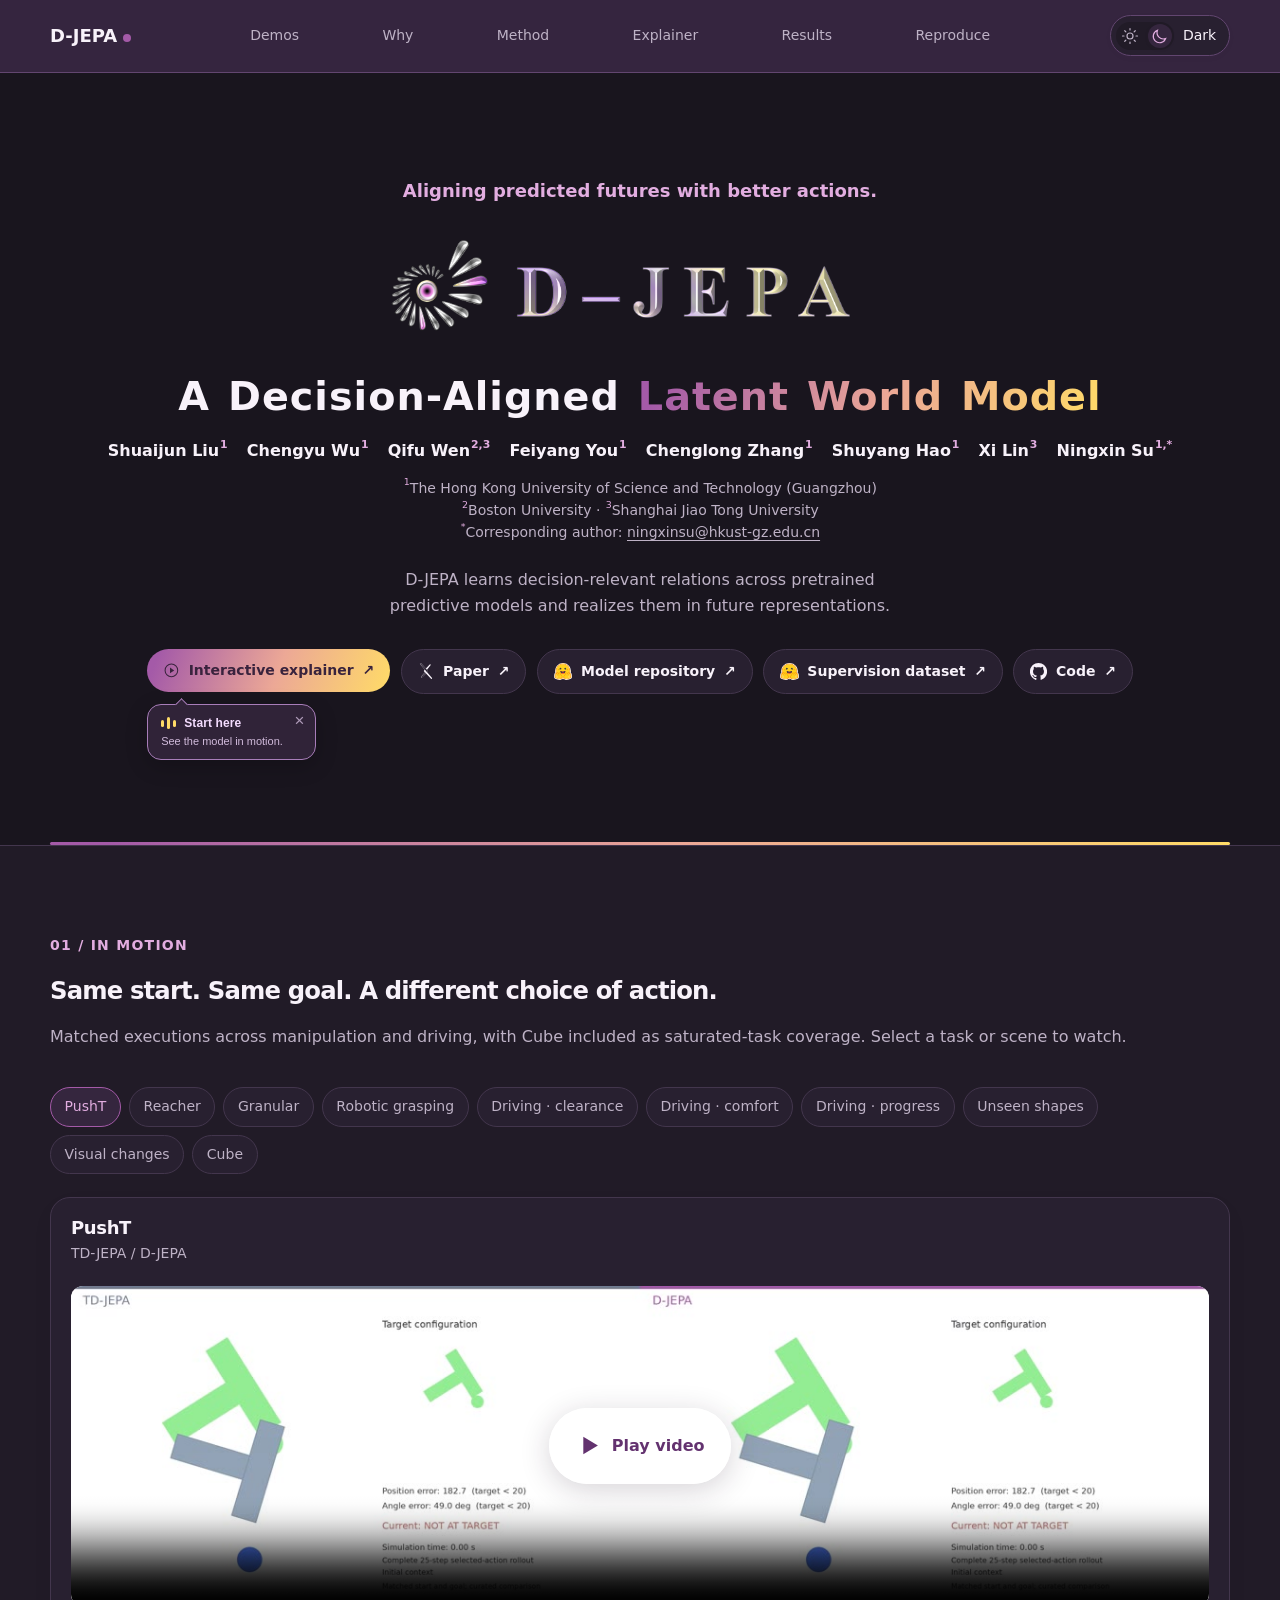
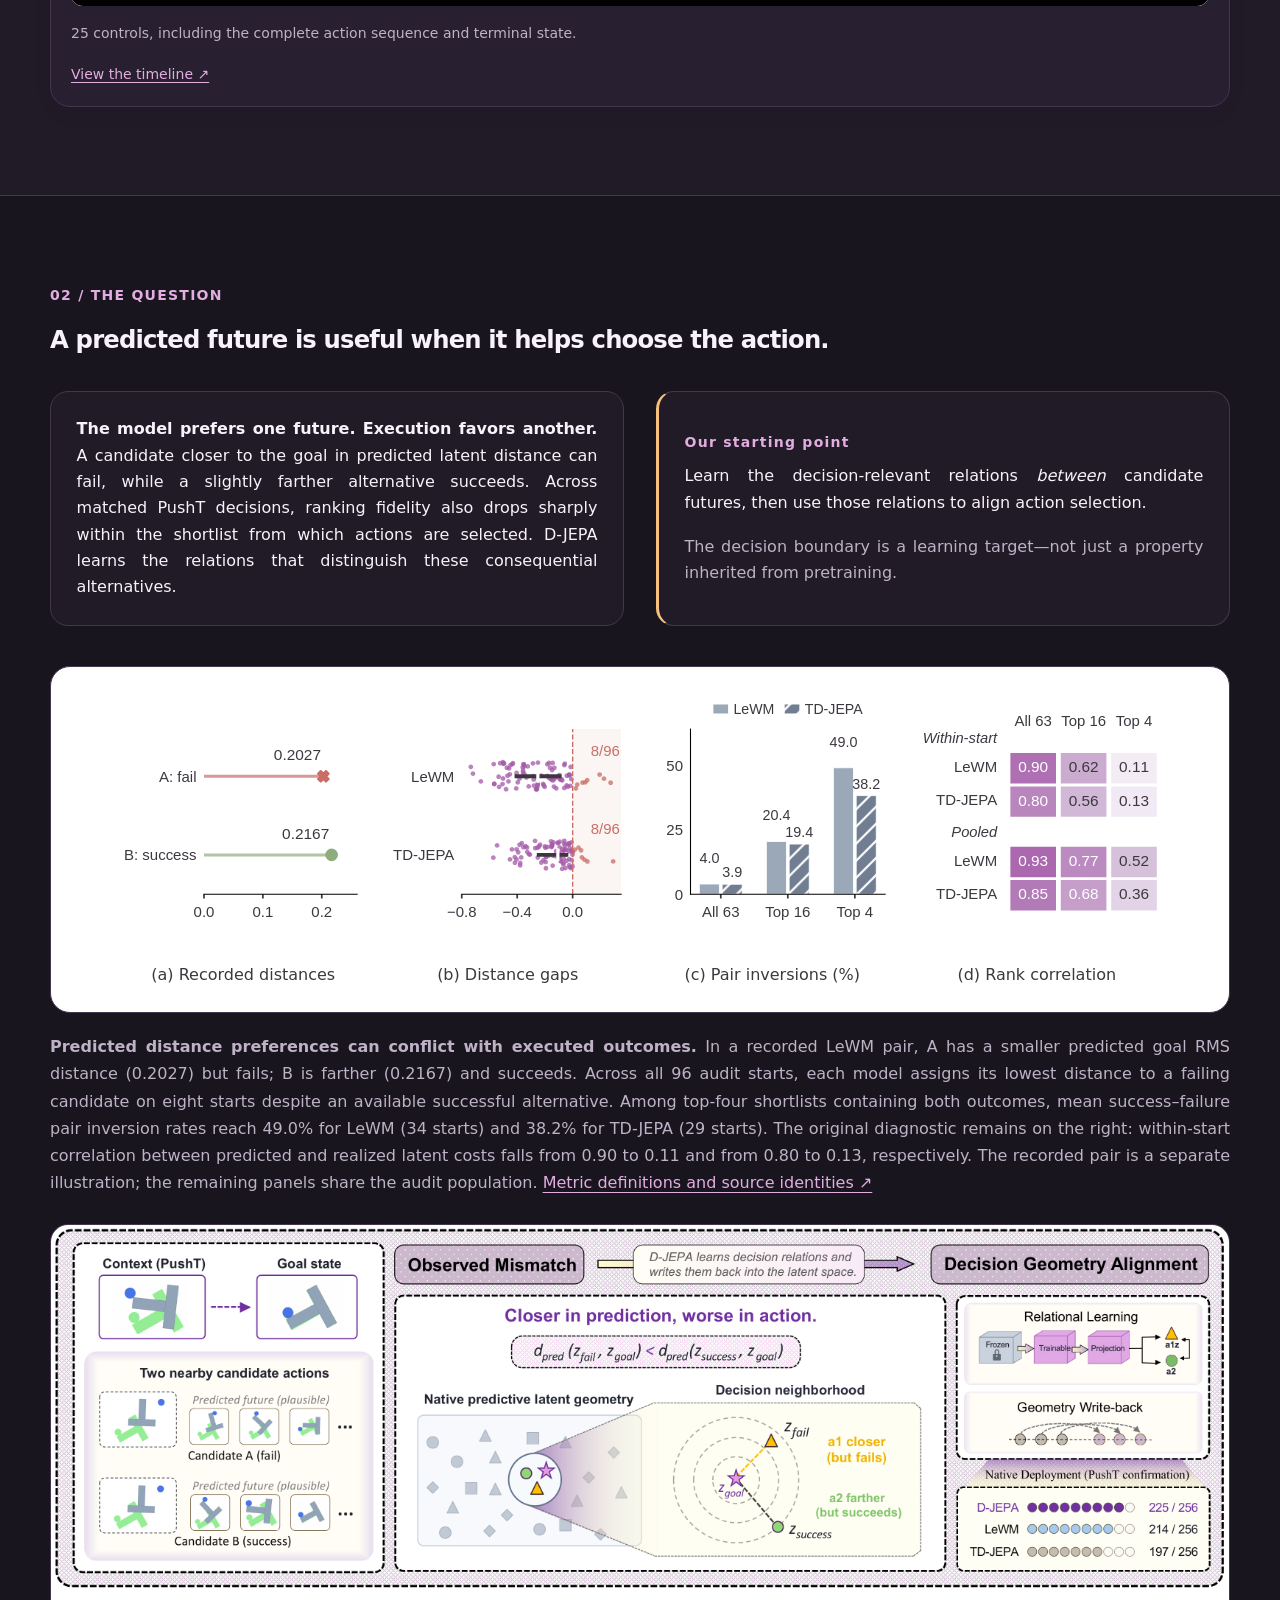
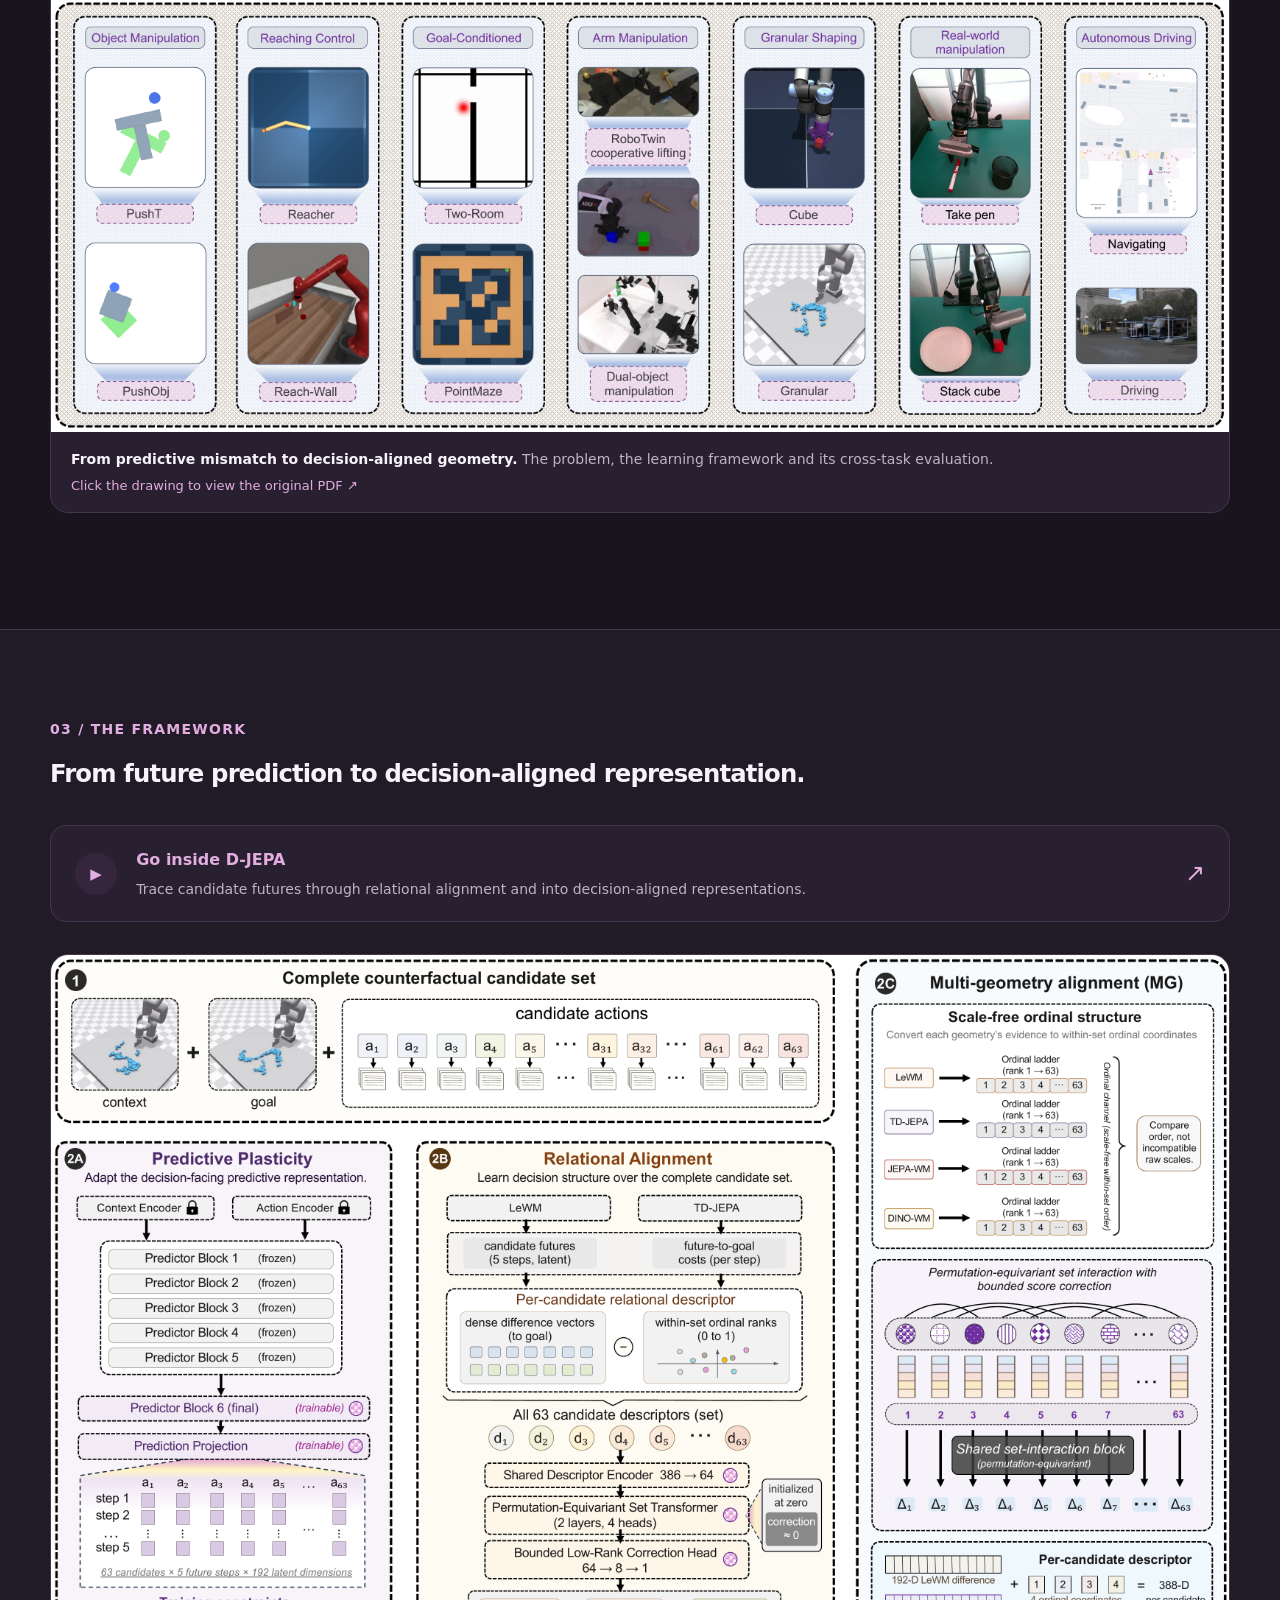
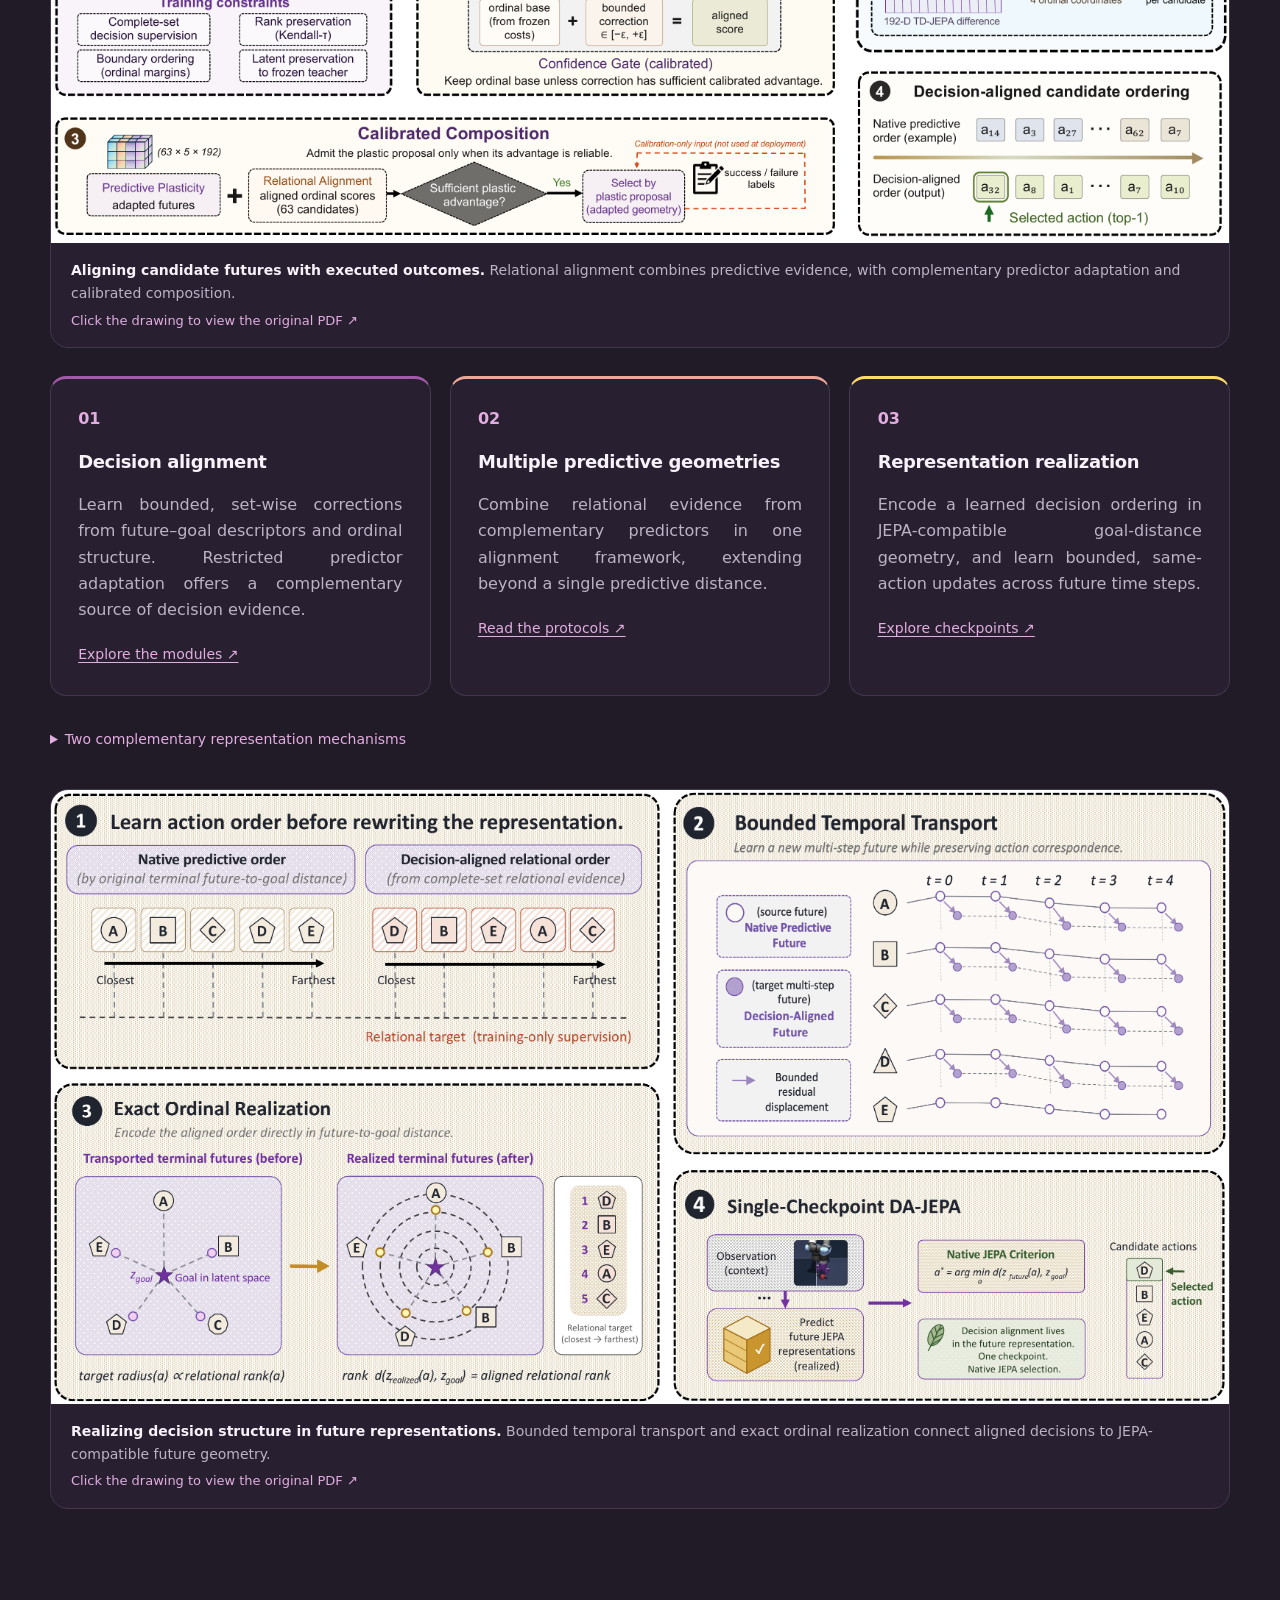
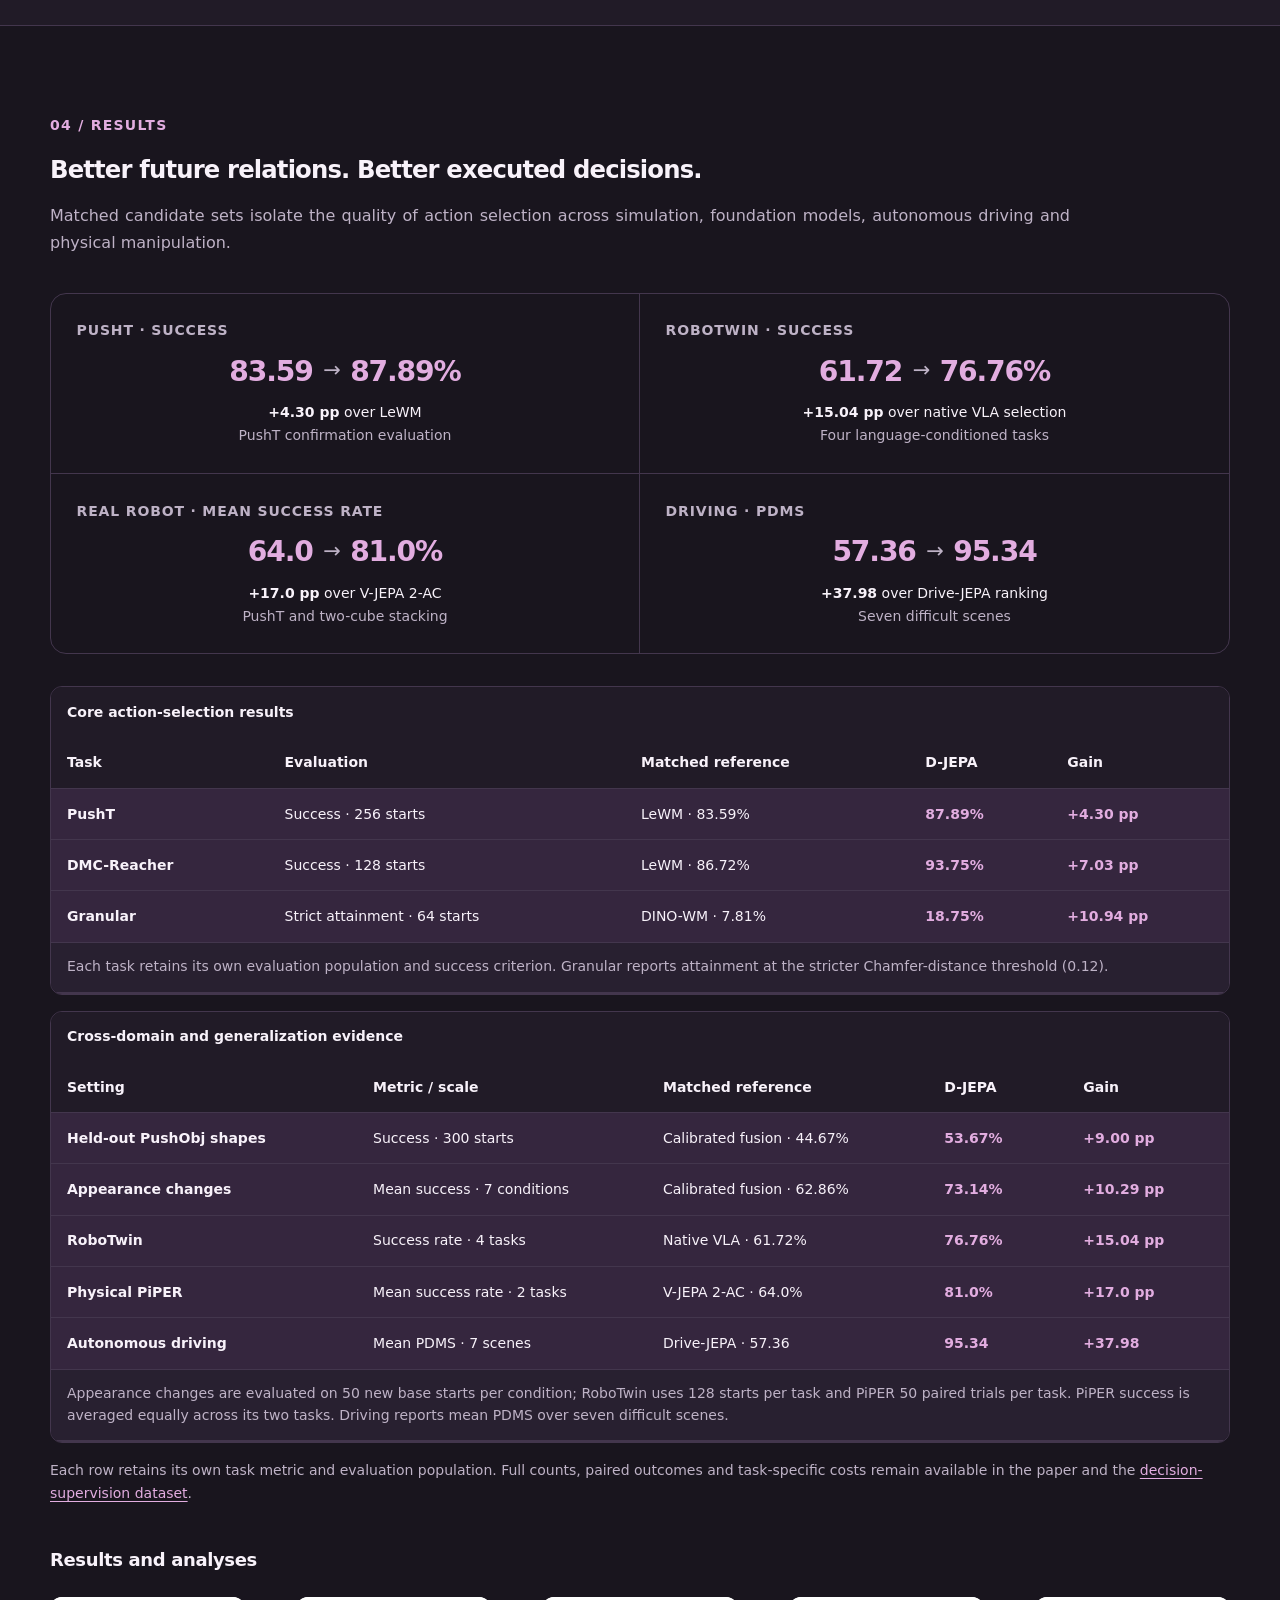
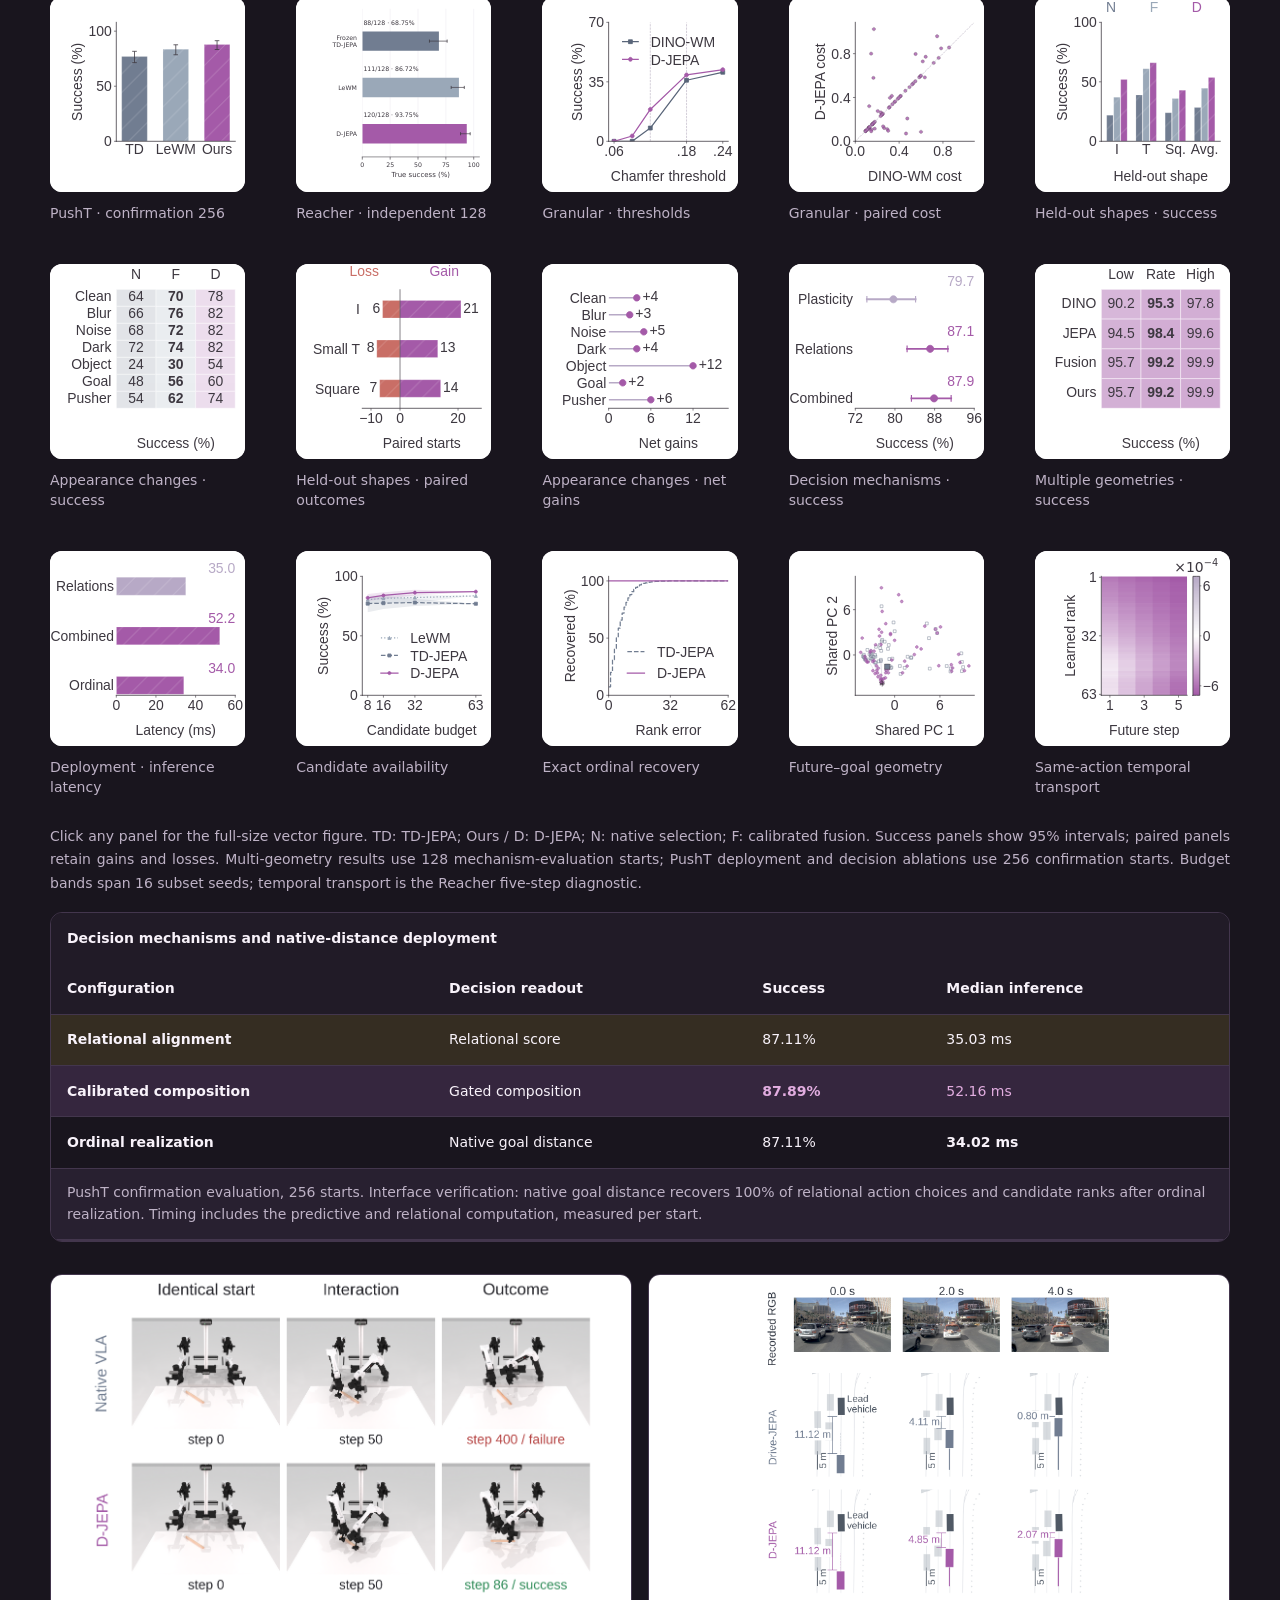
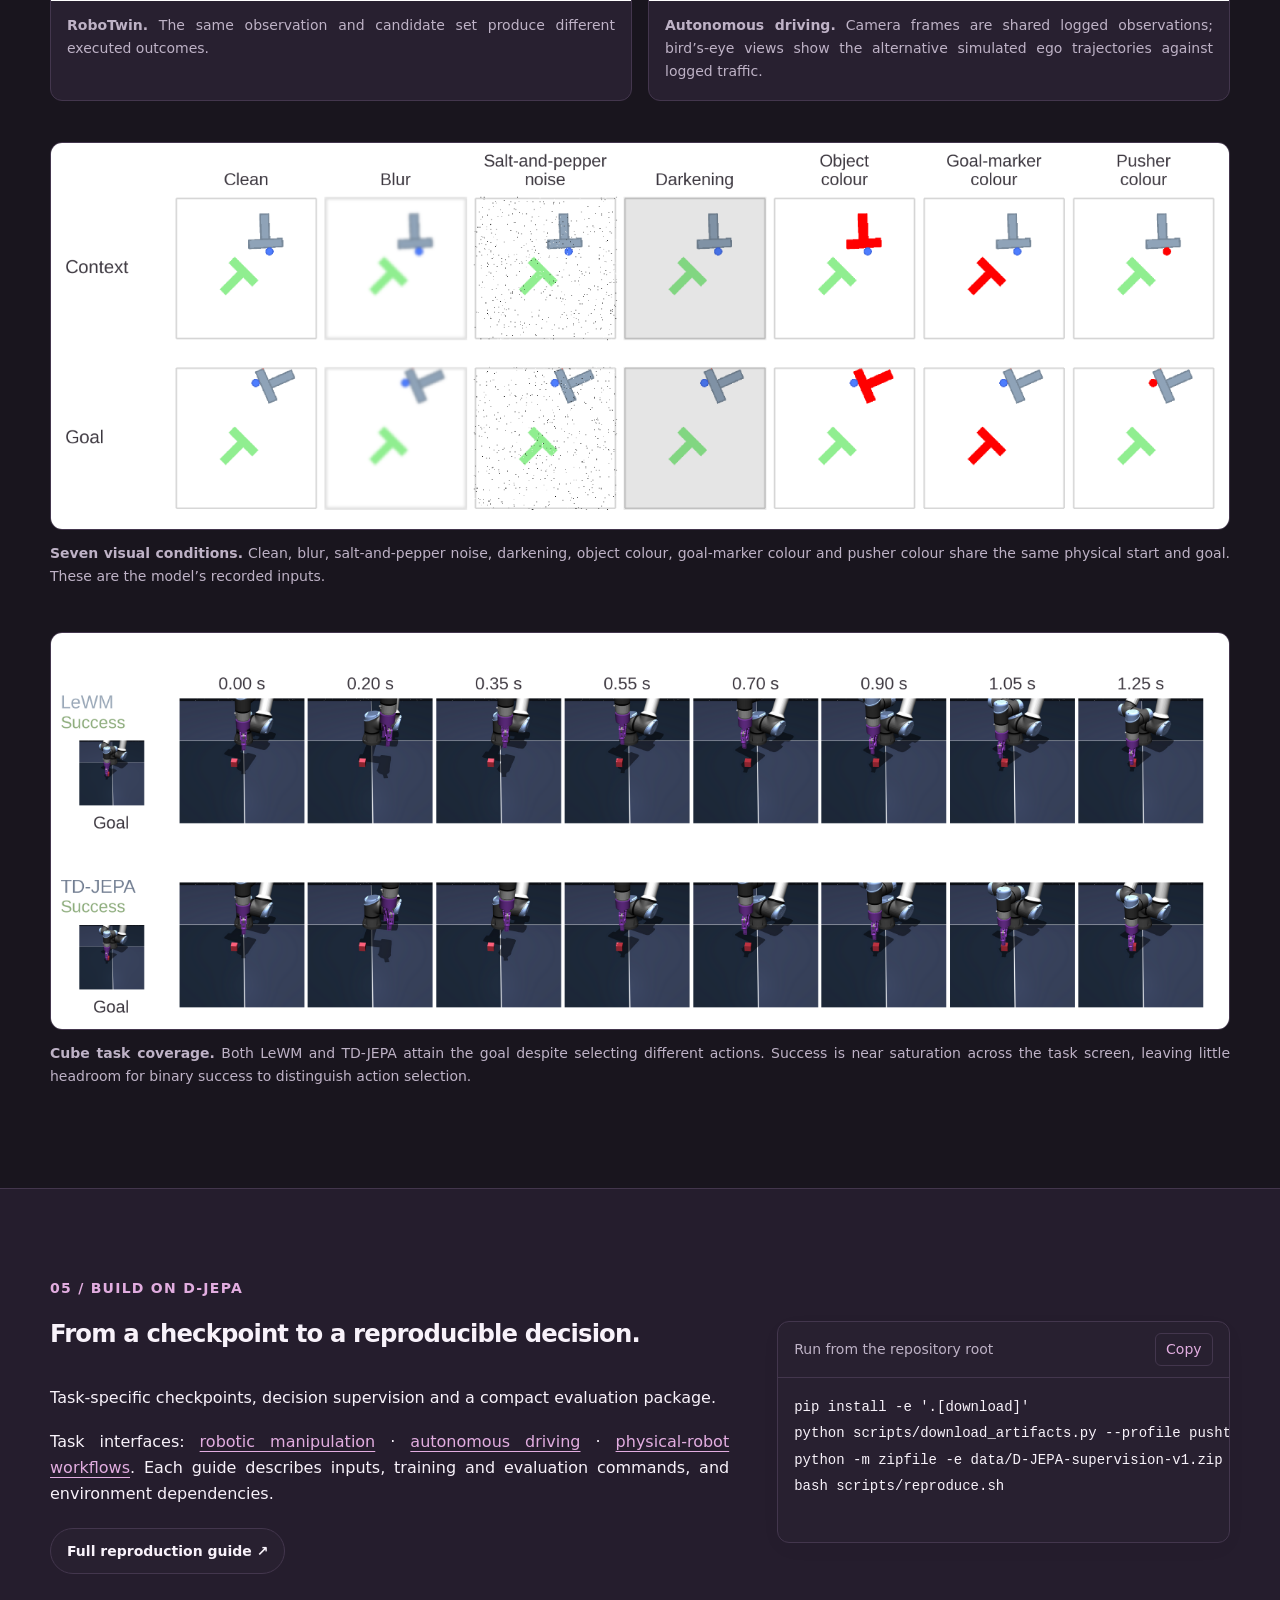
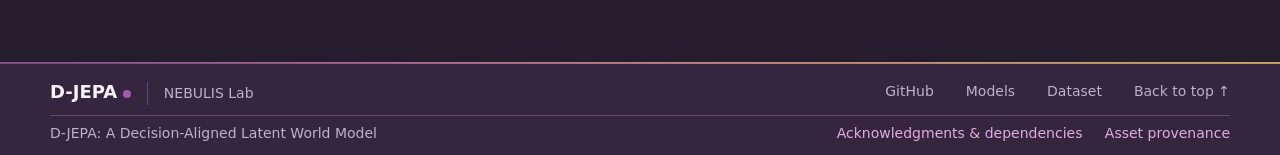
==== commit abd919af: "docs(web): sync latest overview drawing" ====
--- a/docs/index.html
+++ b/docs/index.html
@@ -154,7 +154,7 @@
       </div>
       <figure class="diagnostic-evidence diagnostic-evidence--wide"><div class="diagnostic-plot-frame"><div class="diagnostic-panel-grid"><figure class="diagnostic-panel"><a href="static/images/decision_local_ranking_a.svg"><img src="static/images/decision_local_ranking_a.svg" width="720" height="743" loading="lazy" alt="Recorded LeWM distances for a failing and a successful candidate"></a><figcaption>(a) Recorded distances</figcaption></figure><figure class="diagnostic-panel"><a href="static/images/decision_local_ranking_b.svg"><img src="static/images/decision_local_ranking_b.svg" width="720" height="743" loading="lazy" alt="Normalized success–failure distance gaps across 96 starts"></a><figcaption>(b) Distance gaps</figcaption></figure><figure class="diagnostic-panel"><a href="static/images/decision_local_ranking_c.svg"><img src="static/images/decision_local_ranking_c.svg" width="720" height="743" loading="lazy" alt="Success–failure pair inversion rates by shortlist size"></a><figcaption>(c) Pair inversions (%)</figcaption></figure><figure class="diagnostic-panel"><a href="static/images/decision_local_ranking_d.svg"><img src="static/images/decision_local_ranking_d.svg" width="720" height="743" loading="lazy" alt="Predicted–realized latent-cost rank correlations"></a><figcaption>(d) Rank correlation</figcaption></figure></div></div><figcaption><b>Predicted distance preferences can conflict with executed outcomes.</b> In a recorded LeWM pair, A has a smaller predicted goal RMS distance (0.2027) but fails; B is farther (0.2167) and succeeds. Across all 96 audit starts, each model assigns its lowest distance to a failing candidate on eight starts despite an available successful alternative. Among top-four shortlists containing both outcomes, mean success–failure pair inversion rates reach 49.0% for LeWM (34 starts) and 38.2% for TD-JEPA (29 starts). The original diagnostic remains on the right: within-start correlation between predicted and realized latent costs falls from 0.90 to 0.11 and from 0.80 to 0.13, respectively. The recorded pair is a separate illustration; the remaining panels share the audit population. <a href="static/data/decision_local_ranking.json">Metric definitions and source identities ↗</a></figcaption></figure>
       <figure class="paper-artwork" data-figure="overview">
-        <a href="static/images/paper-artwork/overview.pdf" target="_blank" rel="noopener" aria-label="Open the overview as an original PDF"><img src="static/images/paper-artwork/overview.webp" width="3200" height="2001" loading="lazy" alt="D-JEPA overview: predicted goal distance can favor a failing action; relational learning and geometry write-back align decisions across physical tasks."></a>
+        <a href="static/images/paper-artwork/overview.pdf" target="_blank" rel="noopener" aria-label="Open the overview as an original PDF"><img src="static/images/paper-artwork/overview.webp" width="3200" height="2190" loading="lazy" alt="D-JEPA overview: predicted goal distance can favor a failing action; relational learning and geometry write-back align decisions across physical tasks."></a>
         <figcaption><strong>From predictive mismatch to decision-aligned geometry.</strong> The problem, the learning framework and its cross-task evaluation. <span>Click the drawing to view the original PDF ↗</span></figcaption>
       </figure>
     </section>
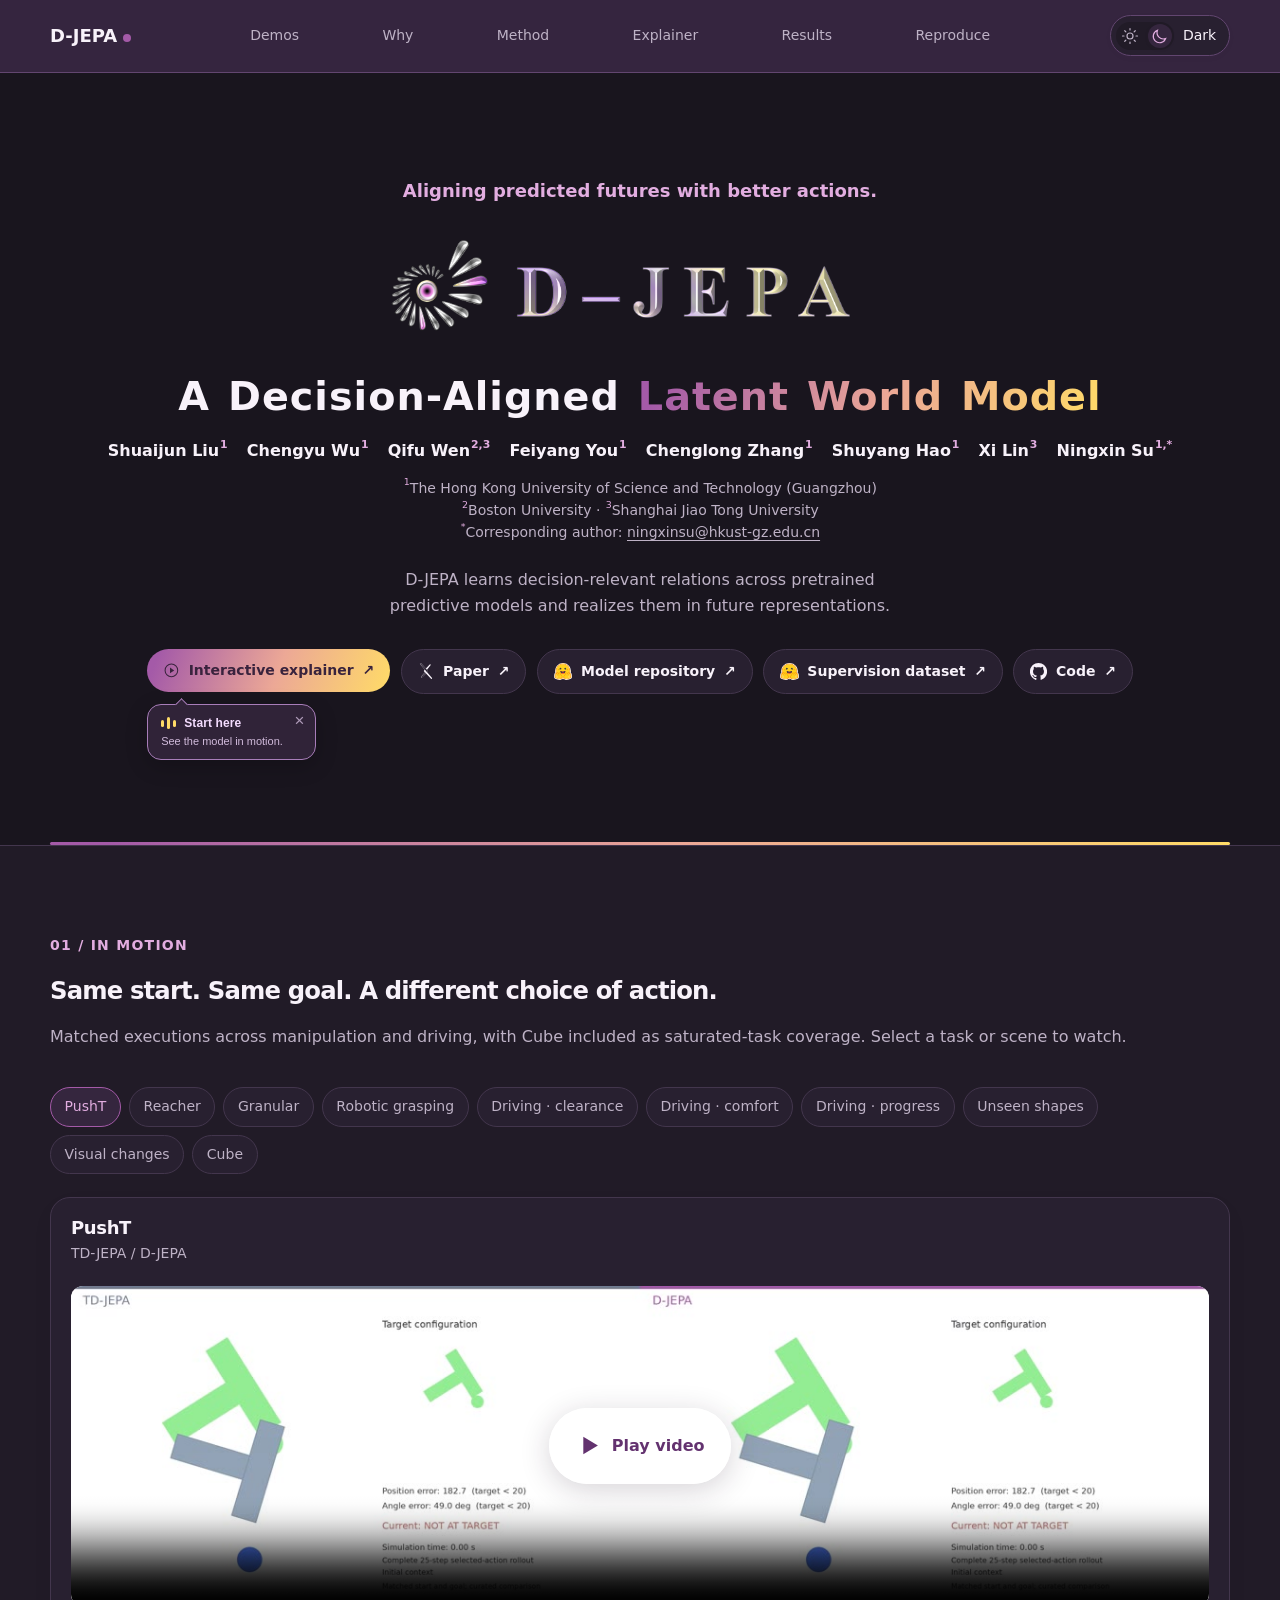
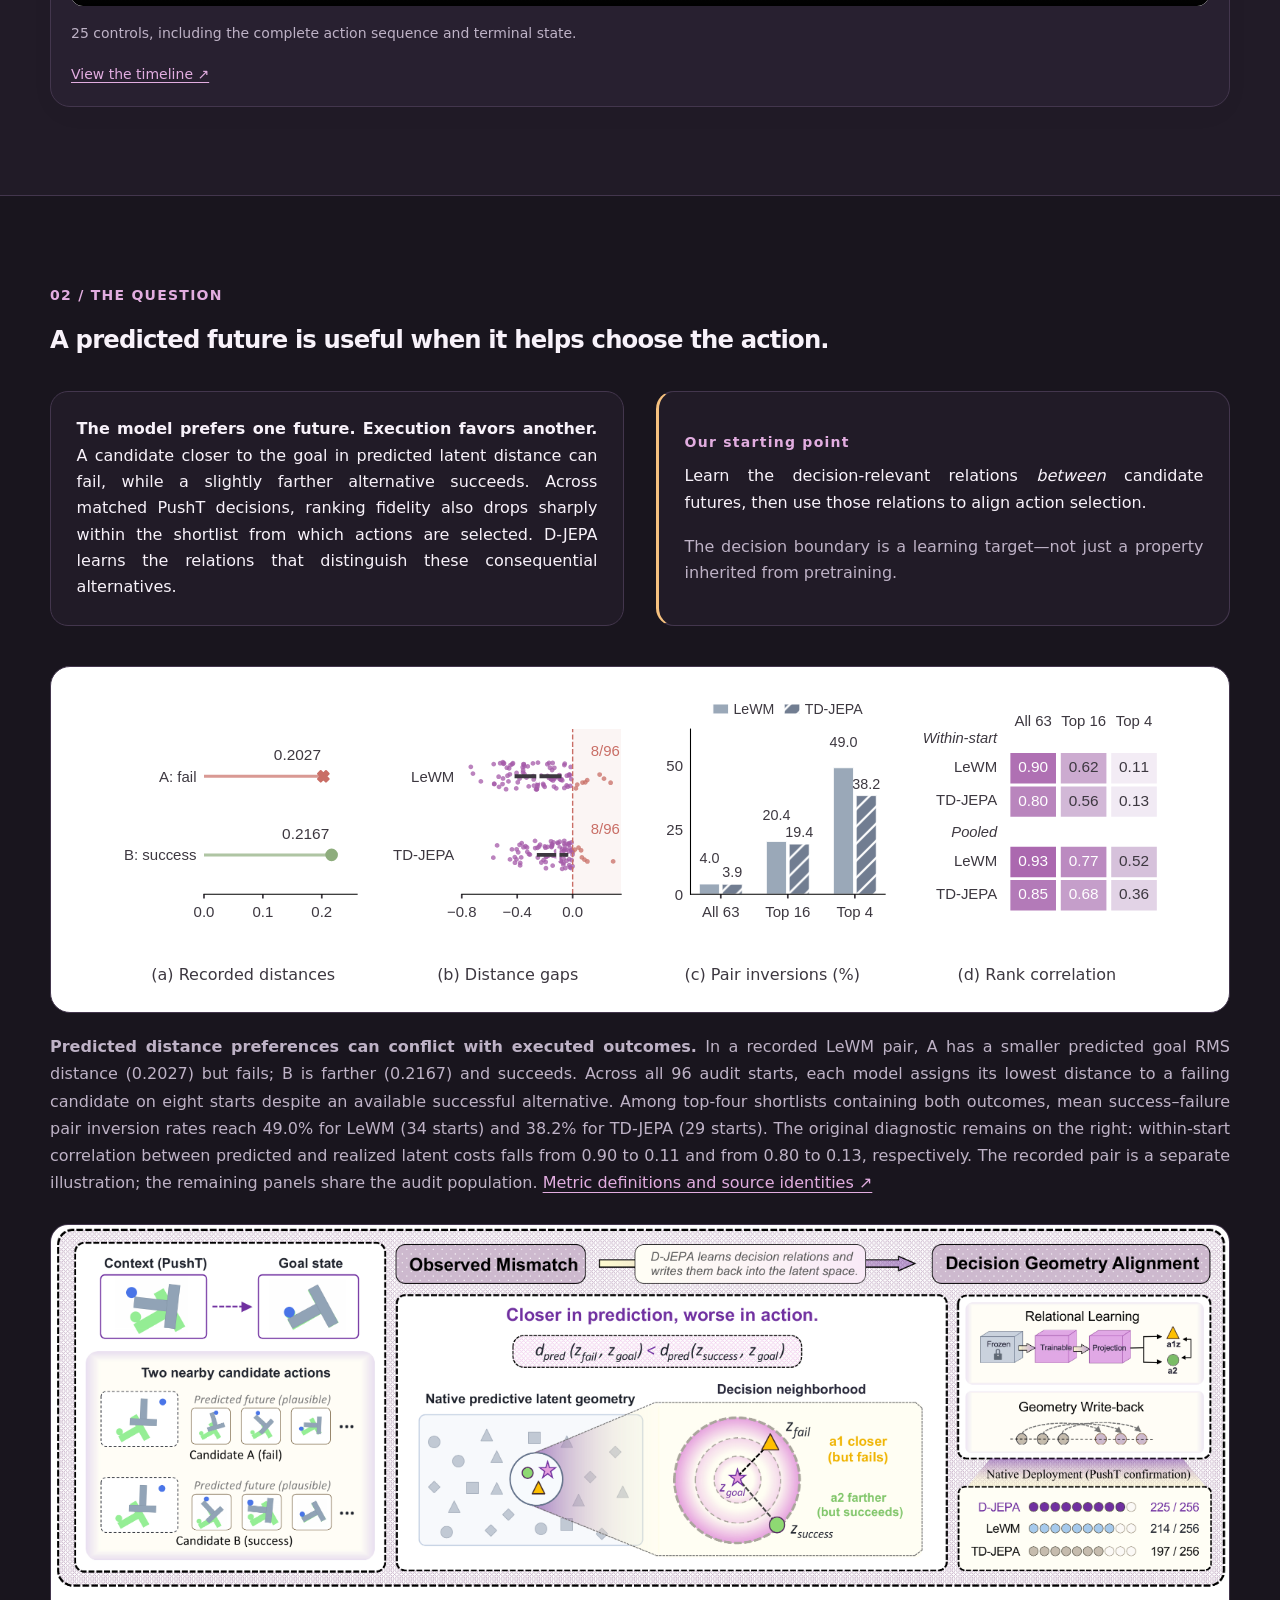
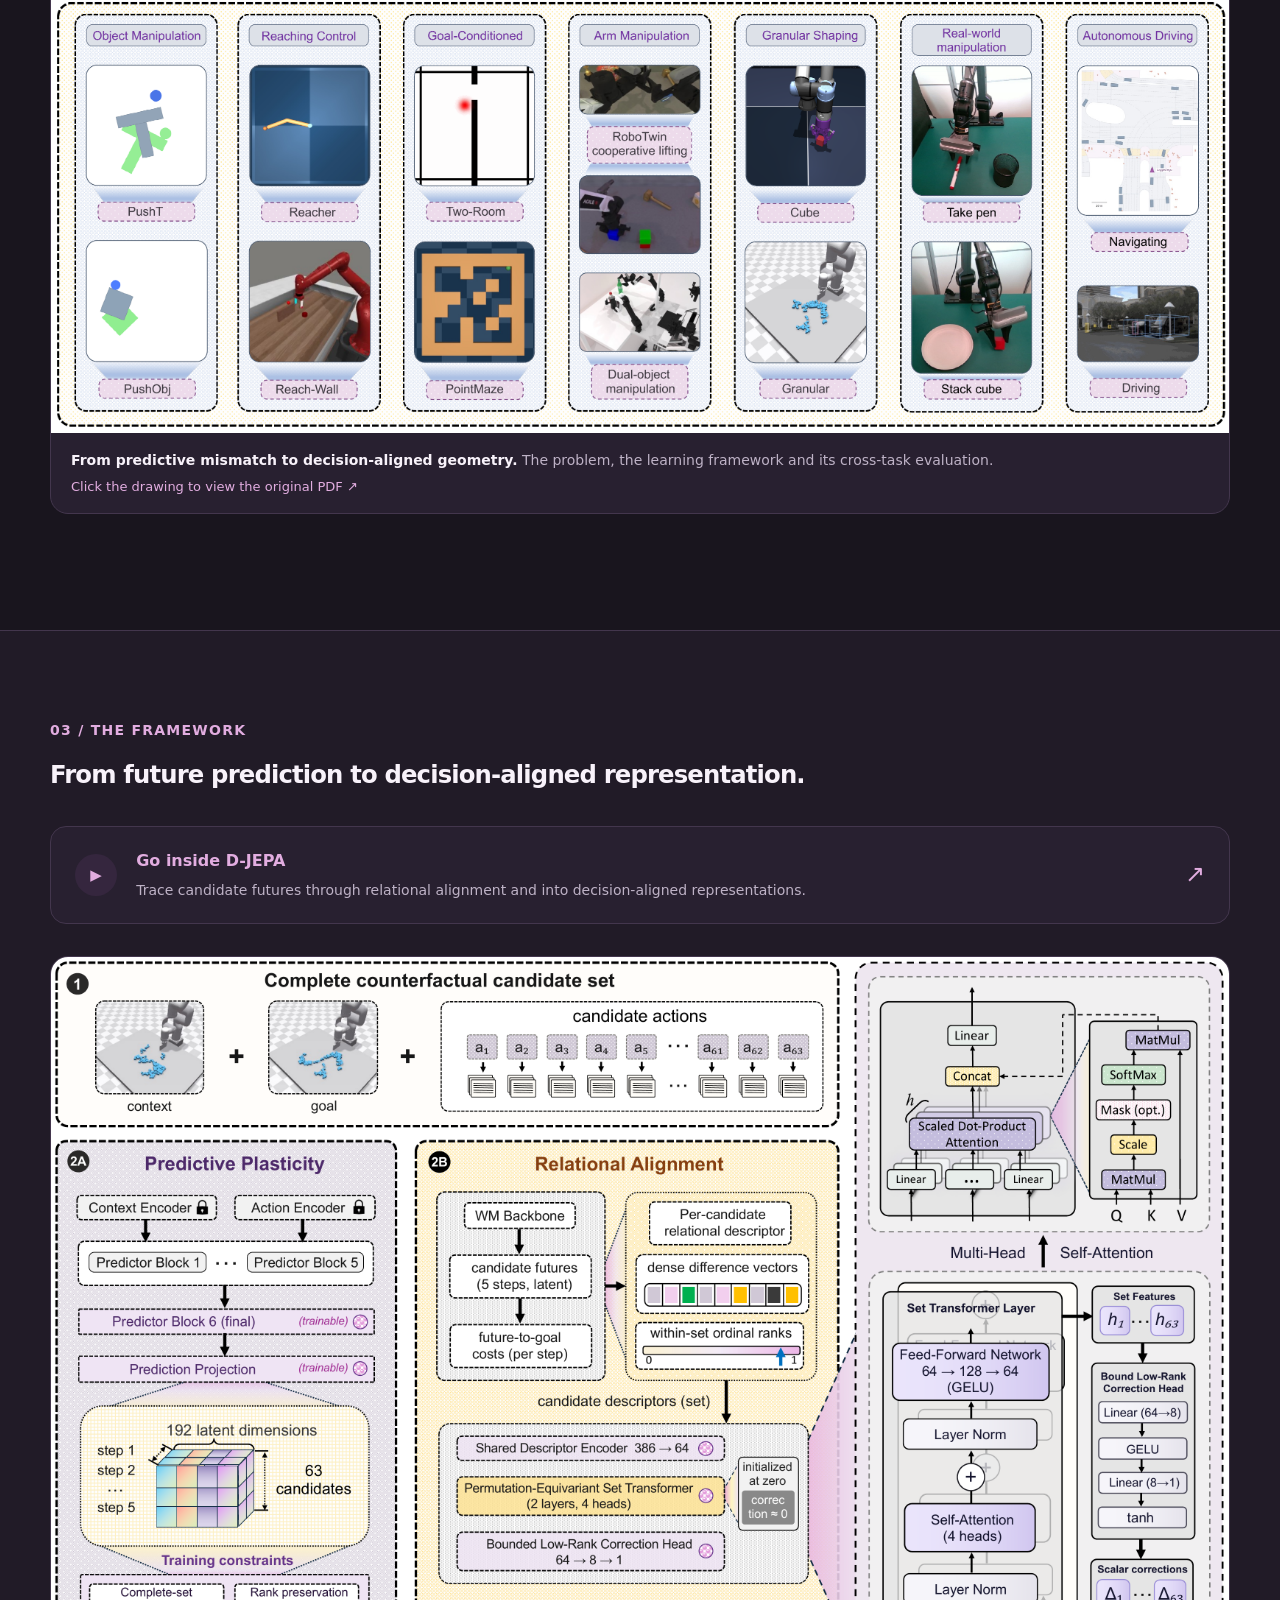
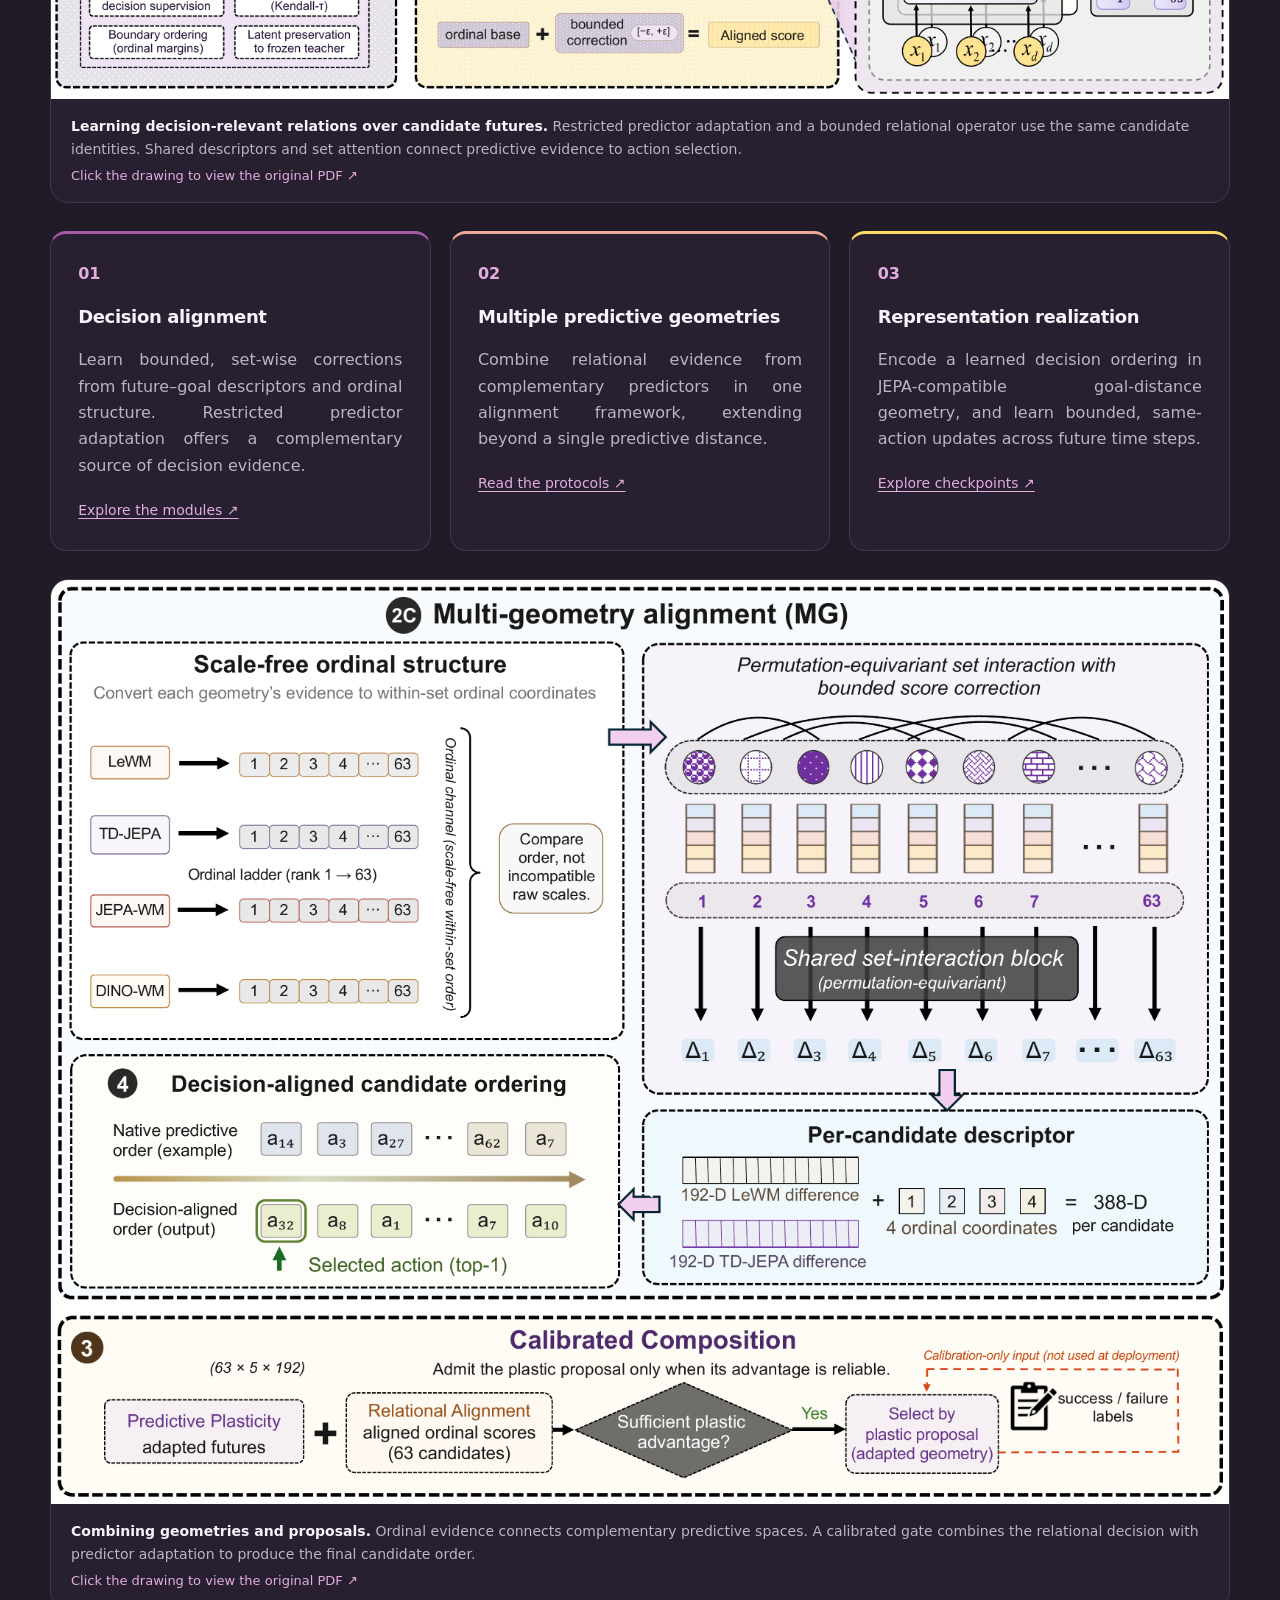
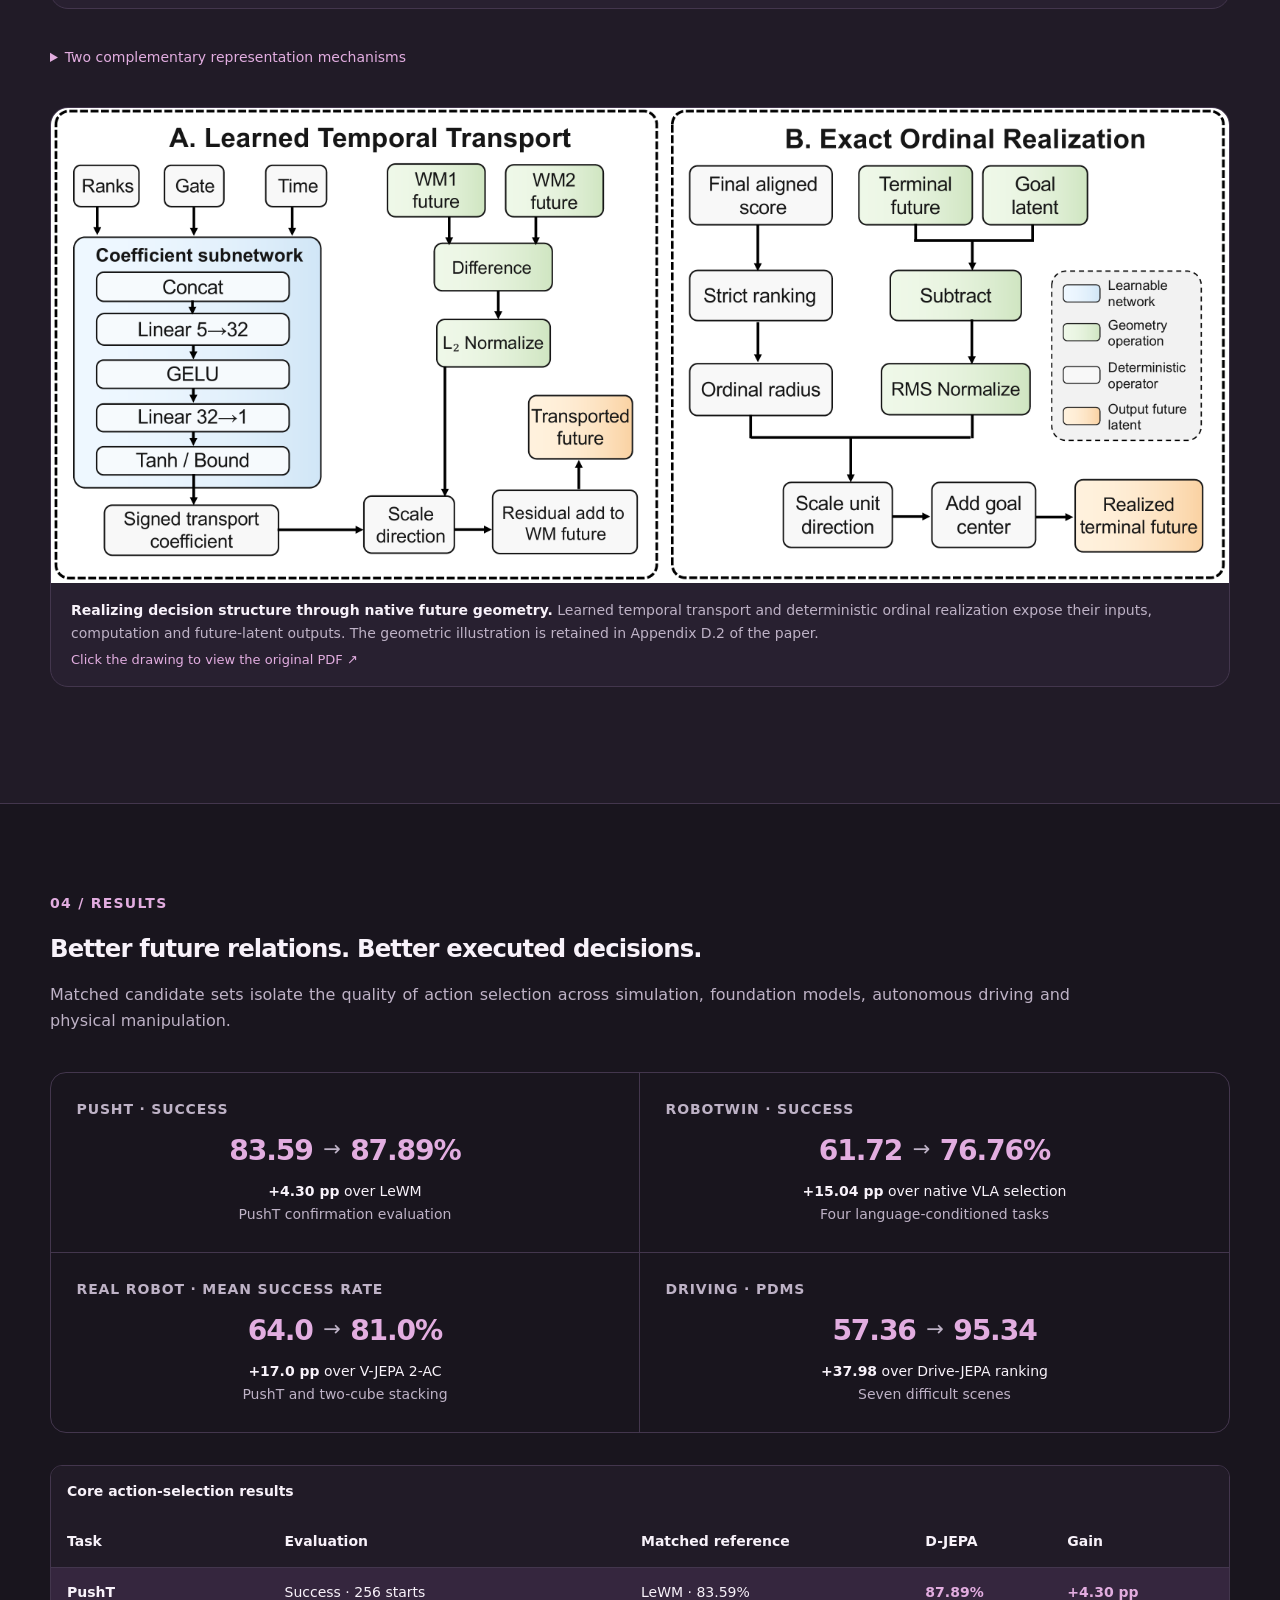
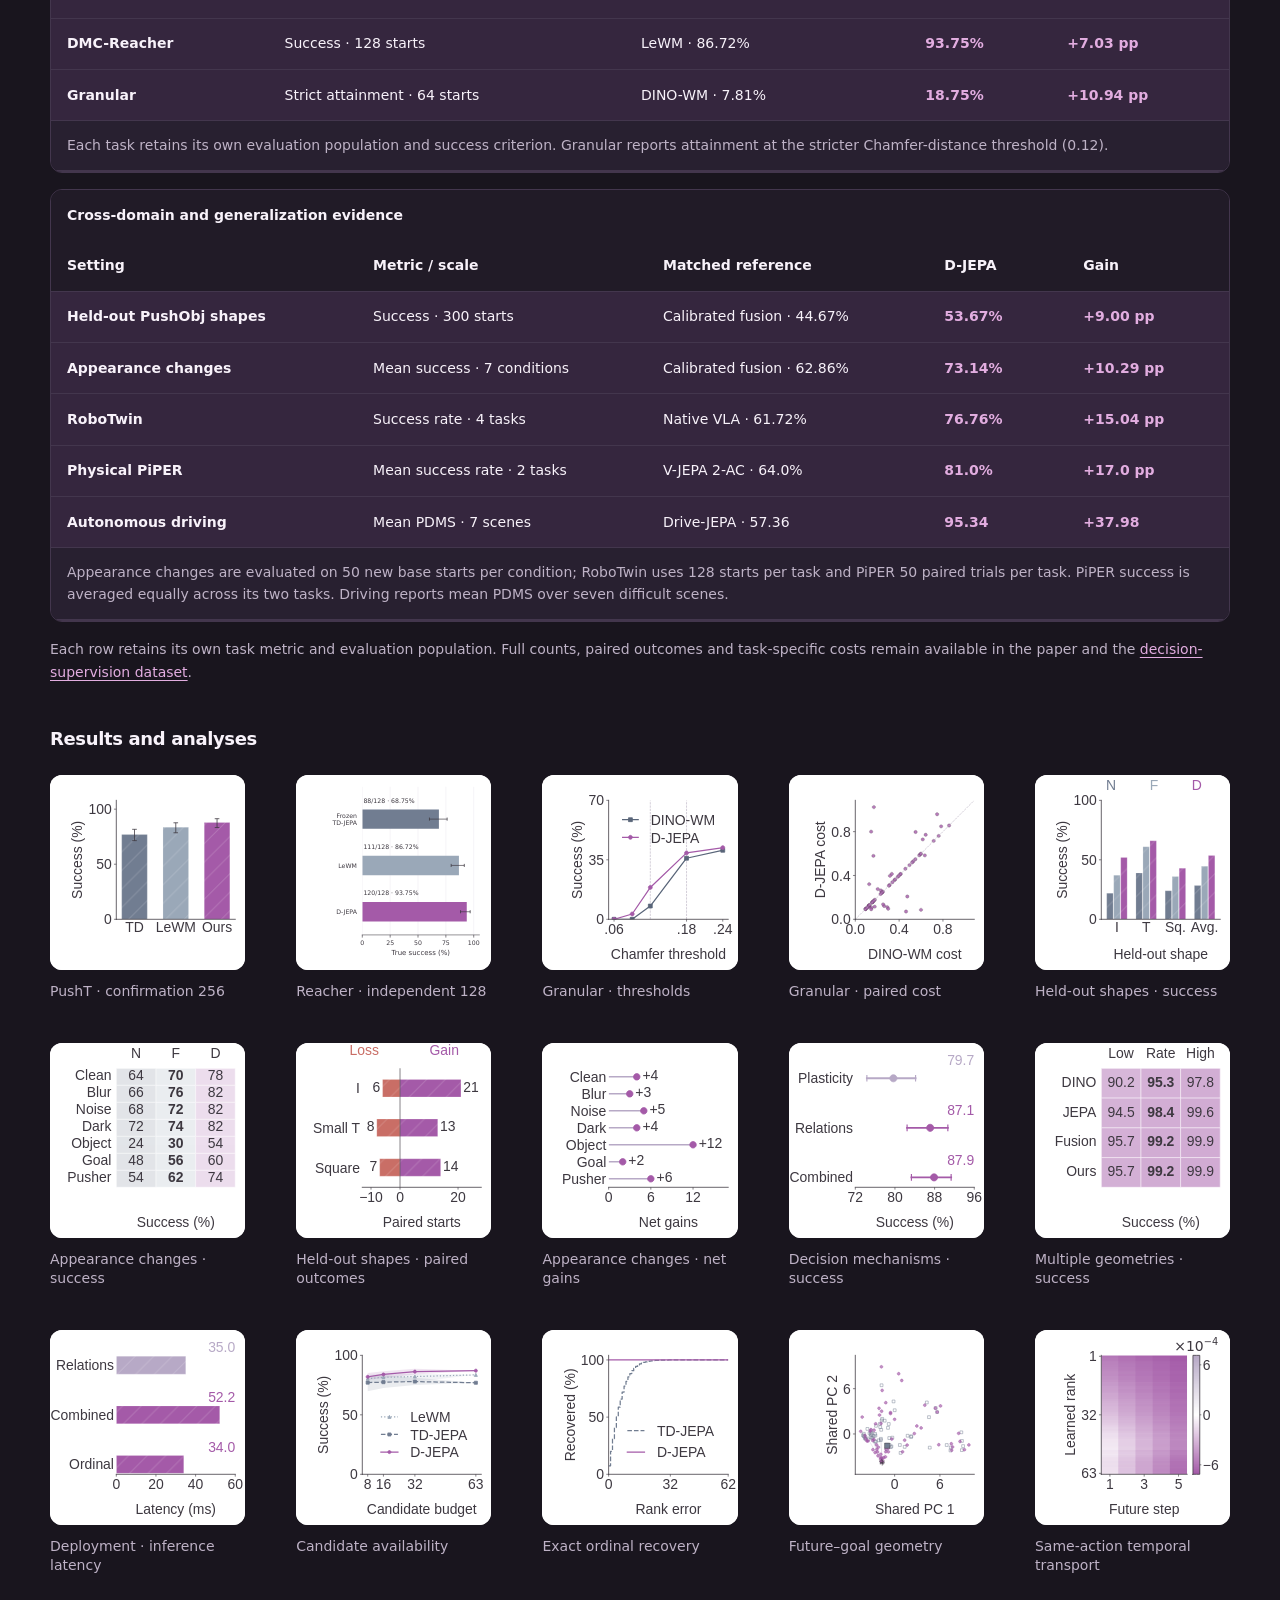
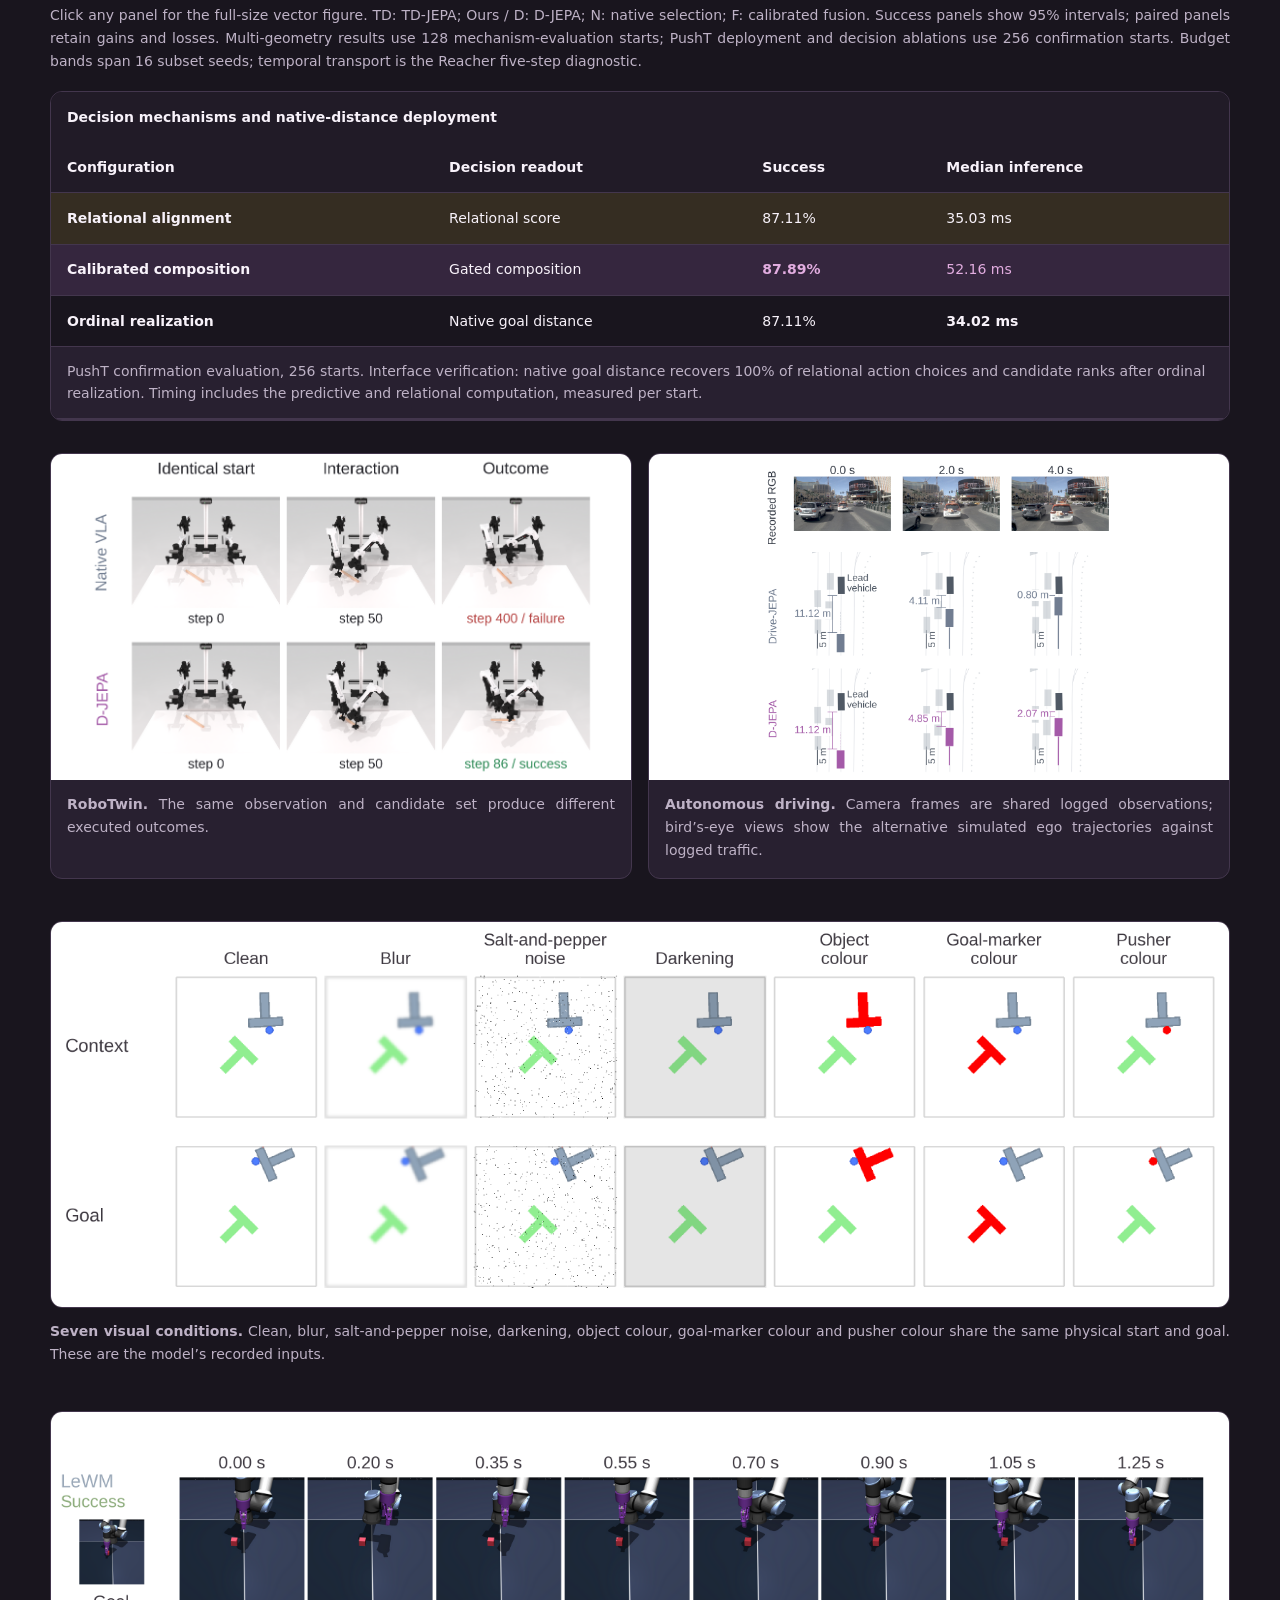
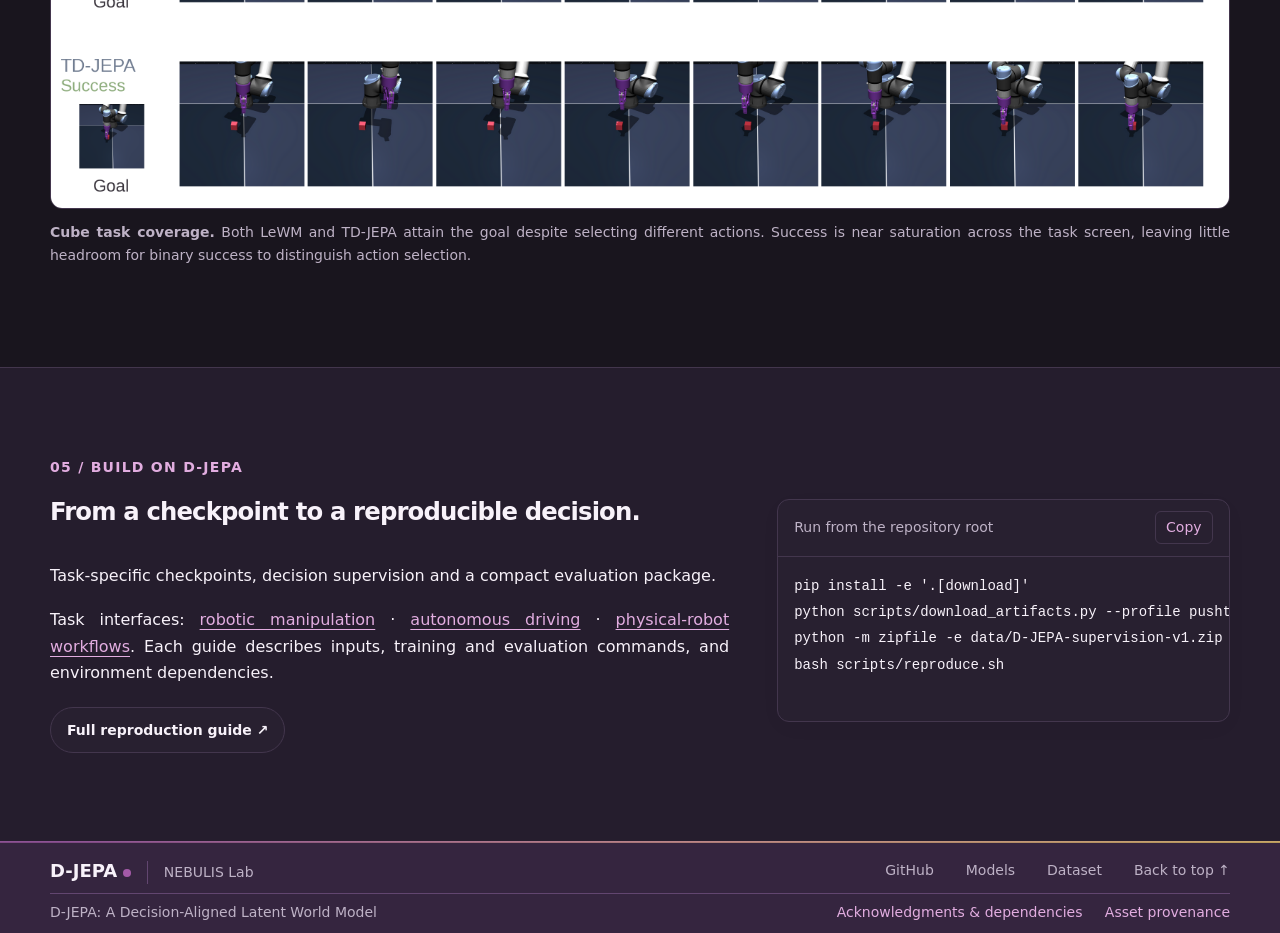
==== commit 8c2be047: "docs(web): synchronize four paper drawings" ====
--- a/docs/index.html
+++ b/docs/index.html
@@ -154,7 +154,7 @@
       </div>
       <figure class="diagnostic-evidence diagnostic-evidence--wide"><div class="diagnostic-plot-frame"><div class="diagnostic-panel-grid"><figure class="diagnostic-panel"><a href="static/images/decision_local_ranking_a.svg"><img src="static/images/decision_local_ranking_a.svg" width="720" height="743" loading="lazy" alt="Recorded LeWM distances for a failing and a successful candidate"></a><figcaption>(a) Recorded distances</figcaption></figure><figure class="diagnostic-panel"><a href="static/images/decision_local_ranking_b.svg"><img src="static/images/decision_local_ranking_b.svg" width="720" height="743" loading="lazy" alt="Normalized success–failure distance gaps across 96 starts"></a><figcaption>(b) Distance gaps</figcaption></figure><figure class="diagnostic-panel"><a href="static/images/decision_local_ranking_c.svg"><img src="static/images/decision_local_ranking_c.svg" width="720" height="743" loading="lazy" alt="Success–failure pair inversion rates by shortlist size"></a><figcaption>(c) Pair inversions (%)</figcaption></figure><figure class="diagnostic-panel"><a href="static/images/decision_local_ranking_d.svg"><img src="static/images/decision_local_ranking_d.svg" width="720" height="743" loading="lazy" alt="Predicted–realized latent-cost rank correlations"></a><figcaption>(d) Rank correlation</figcaption></figure></div></div><figcaption><b>Predicted distance preferences can conflict with executed outcomes.</b> In a recorded LeWM pair, A has a smaller predicted goal RMS distance (0.2027) but fails; B is farther (0.2167) and succeeds. Across all 96 audit starts, each model assigns its lowest distance to a failing candidate on eight starts despite an available successful alternative. Among top-four shortlists containing both outcomes, mean success–failure pair inversion rates reach 49.0% for LeWM (34 starts) and 38.2% for TD-JEPA (29 starts). The original diagnostic remains on the right: within-start correlation between predicted and realized latent costs falls from 0.90 to 0.11 and from 0.80 to 0.13, respectively. The recorded pair is a separate illustration; the remaining panels share the audit population. <a href="static/data/decision_local_ranking.json">Metric definitions and source identities ↗</a></figcaption></figure>
       <figure class="paper-artwork" data-figure="overview">
-        <a href="static/images/paper-artwork/overview.pdf" target="_blank" rel="noopener" aria-label="Open the overview as an original PDF"><img src="static/images/paper-artwork/overview.webp" width="3200" height="2190" loading="lazy" alt="D-JEPA overview: predicted goal distance can favor a failing action; relational learning and geometry write-back align decisions across physical tasks."></a>
+        <a href="static/images/paper-artwork/overview.pdf" target="_blank" rel="noopener" aria-label="Open the overview as an original PDF"><img src="static/images/paper-artwork/overview.webp" width="3200" height="2193" loading="lazy" alt="D-JEPA overview: predicted goal distance can favor a failing action; relational learning and geometry write-back align decisions across physical tasks."></a>
         <figcaption><strong>From predictive mismatch to decision-aligned geometry.</strong> The problem, the learning framework and its cross-task evaluation. <span>Click the drawing to view the original PDF ↗</span></figcaption>
       </figure>
     </section>
@@ -164,18 +164,22 @@
         <div class="section-heading"><span class="section-number">03 / THE FRAMEWORK</span><h2>From future prediction to decision-aligned representation.</h2></div>
         <a class="explainer-entry" href="explainer.html"><span class="explainer-entry-play" aria-hidden="true">▶</span><span><strong>Go inside D-JEPA</strong><span>Trace candidate futures through relational alignment and into decision-aligned representations.</span></span><span class="explainer-entry-arrow" aria-hidden="true">↗</span></a>
         <figure class="paper-artwork" data-figure="alignment">
-          <a href="static/images/paper-artwork/alignment.pdf" target="_blank" rel="noopener" aria-label="Open the decision-alignment diagram as an original PDF"><img src="static/images/paper-artwork/alignment.webp" width="3200" height="2412" loading="lazy" alt="Decision alignment over candidate futures: restricted predictor adaptation, relational alignment, multi-geometry evidence and calibrated composition."></a>
-          <figcaption><strong>Aligning candidate futures with executed outcomes.</strong> Relational alignment combines predictive evidence, with complementary predictor adaptation and calibrated composition. <span>Click the drawing to view the original PDF ↗</span></figcaption>
+          <a href="static/images/paper-artwork/alignment.pdf" target="_blank" rel="noopener" aria-label="Open the decision-alignment diagram as an original PDF"><img src="static/images/paper-artwork/alignment.webp" width="3200" height="2016" loading="lazy" alt="Shared candidate futures feed restricted predictor adaptation and bounded relational alignment, with the set-attention and correction architecture shown in detail."></a>
+          <figcaption><strong>Learning decision-relevant relations over candidate futures.</strong> Restricted predictor adaptation and a bounded relational operator use the same candidate identities. Shared descriptors and set attention connect predictive evidence to action selection. <span>Click the drawing to view the original PDF ↗</span></figcaption>
         </figure>
         <div class="method-grid">
           <article class="method-card"><span class="module-index">01</span><h3>Decision alignment</h3><p>Learn bounded, set-wise corrections from future–goal descriptors and ordinal structure. Restricted predictor adaptation offers a complementary source of decision evidence.</p><a href="https://github.com/NEBULIS-Lab/D-JEPA/tree/main/src/djepa/models">Explore the modules ↗</a></article>
           <article class="method-card"><span class="module-index">02</span><h3>Multiple predictive geometries</h3><p>Combine relational evidence from complementary predictors in one alignment framework, extending beyond a single predictive distance.</p><a href="https://github.com/NEBULIS-Lab/D-JEPA/blob/main/docs/PROTOCOLS.md">Read the protocols ↗</a></article>
           <article class="method-card"><span class="module-index">03</span><h3>Representation realization</h3><p>Encode a learned decision ordering in JEPA-compatible goal-distance geometry, and learn bounded, same-action updates across future time steps.</p><a href="https://huggingface.co/Shuaijun/D-JEPA">Explore checkpoints ↗</a></article>
         </div>
+        <figure class="paper-artwork" data-figure="composition">
+          <a href="static/images/paper-artwork/composition.pdf" target="_blank" rel="noopener" aria-label="Open the multi-geometry and composition diagram as an original PDF"><img src="static/images/paper-artwork/composition.webp" width="3200" height="2509" loading="lazy" alt="Multi-geometry alignment combines scale-free source ranks; calibrated composition admits a reliable plastic proposal over the relational default while retaining candidate identities."></a>
+          <figcaption><strong>Combining geometries and proposals.</strong> Ordinal evidence connects complementary predictive spaces. A calibrated gate combines the relational decision with predictor adaptation to produce the final candidate order. <span>Click the drawing to view the original PDF ↗</span></figcaption>
+        </figure>
         <details class="protocol-note"><summary>Two complementary representation mechanisms</summary><p>PushT exact realization preserves earlier futures and encodes terminal ordering while retaining its embedded predictive and relational computation. Reacher learns same-action five-step future updates; its reported physical decisions use the relational selector. These experiments establish complementary mechanisms and do not imply a newly evaluated combined checkpoint or single-backbone distillation.</p></details>
         <figure class="paper-artwork" data-figure="representation">
-          <a href="static/images/paper-artwork/representation.pdf" target="_blank" rel="noopener" aria-label="Open the representation-lifting diagram as an original PDF"><img src="static/images/paper-artwork/representation.webp" width="3200" height="1669" loading="lazy" alt="Representation lifting: bounded temporal transport and exact ordinal realization express learned decision structure through future latents and native goal distance."></a>
-          <figcaption><strong>Realizing decision structure in future representations.</strong> Bounded temporal transport and exact ordinal realization connect aligned decisions to JEPA-compatible future geometry. <span>Click the drawing to view the original PDF ↗</span></figcaption>
+          <a href="static/images/paper-artwork/representation.pdf" target="_blank" rel="noopener" aria-label="Open the representation-lifting diagram as an original PDF"><img src="static/images/paper-artwork/representation.webp" width="3200" height="1290" loading="lazy" alt="Representation-lifting architecture: a bounded coefficient network produces same-action temporal residuals, while strict ranks set the native terminal goal-distance radius."></a>
+          <figcaption><strong>Realizing decision structure through native future geometry.</strong> Learned temporal transport and deterministic ordinal realization expose their inputs, computation and future-latent outputs. The geometric illustration is retained in Appendix D.2 of the paper. <span>Click the drawing to view the original PDF ↗</span></figcaption>
         </figure>
       </div>
     </section>
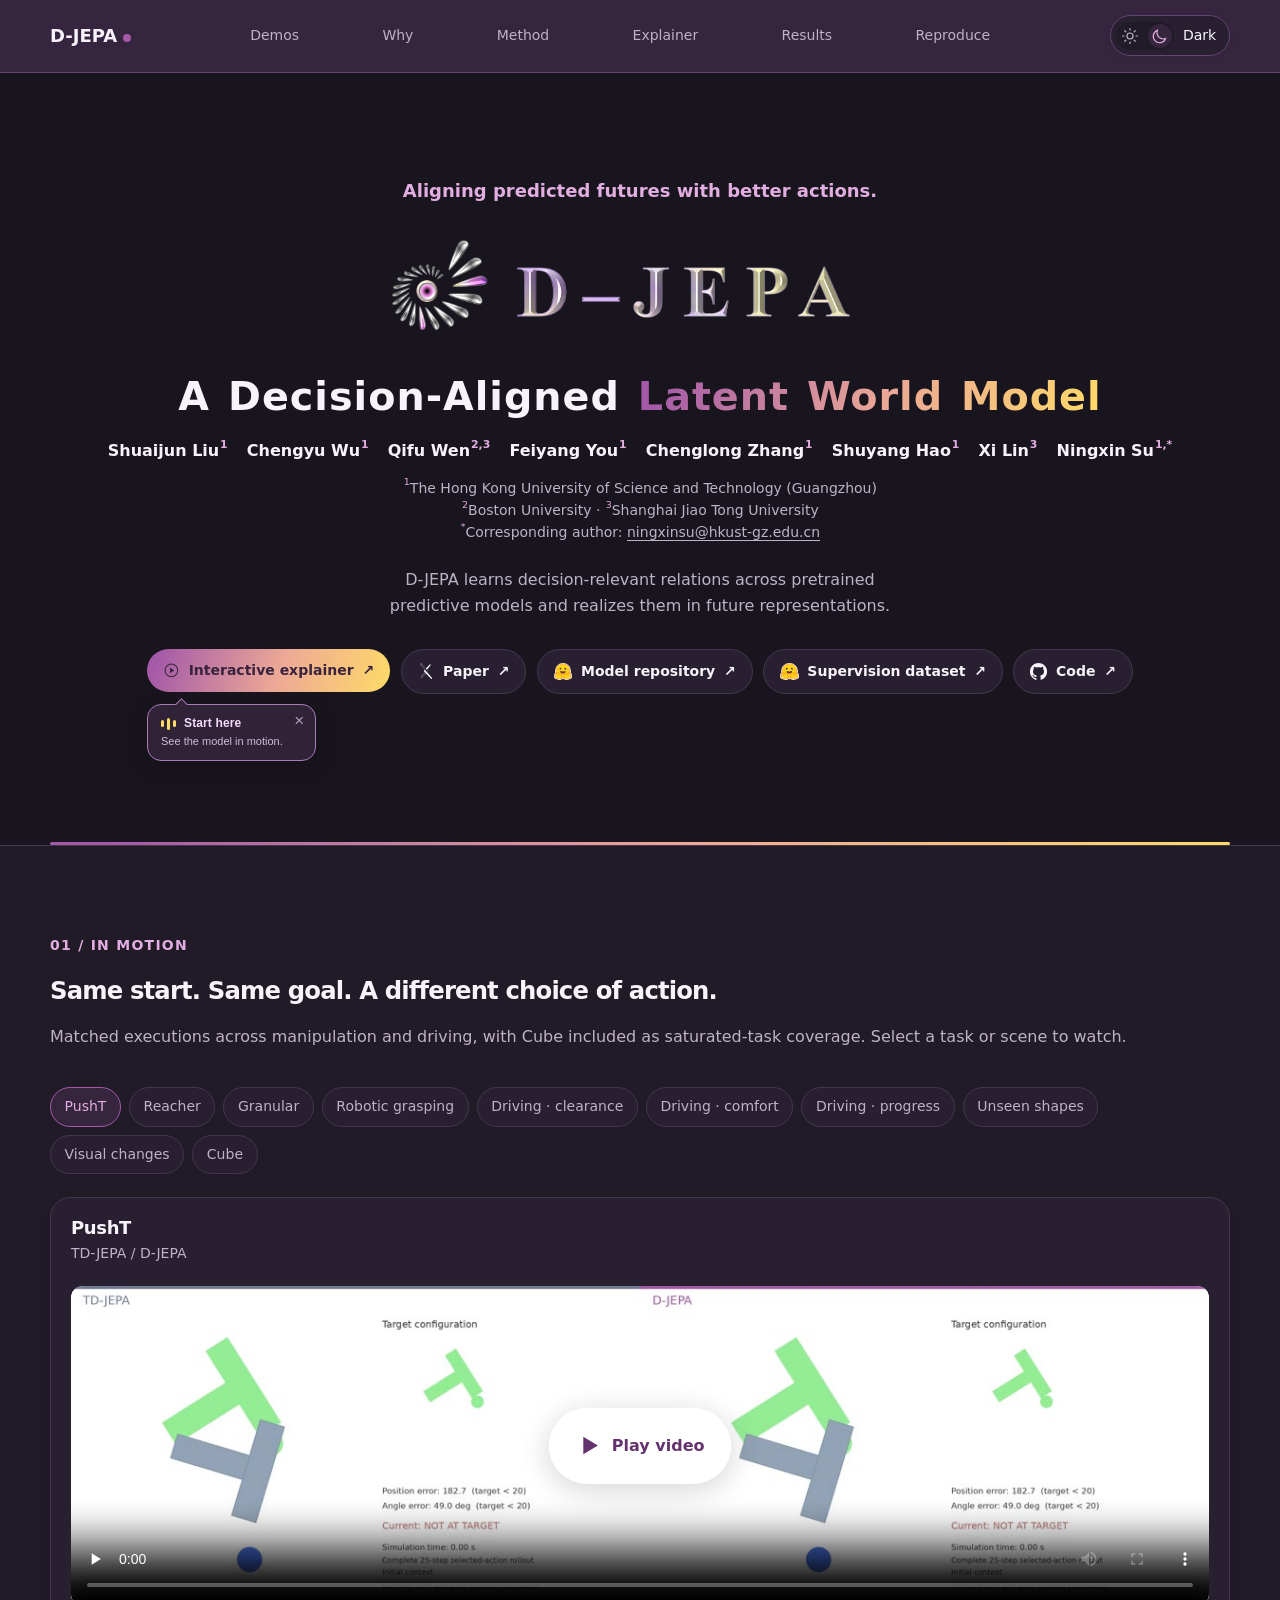
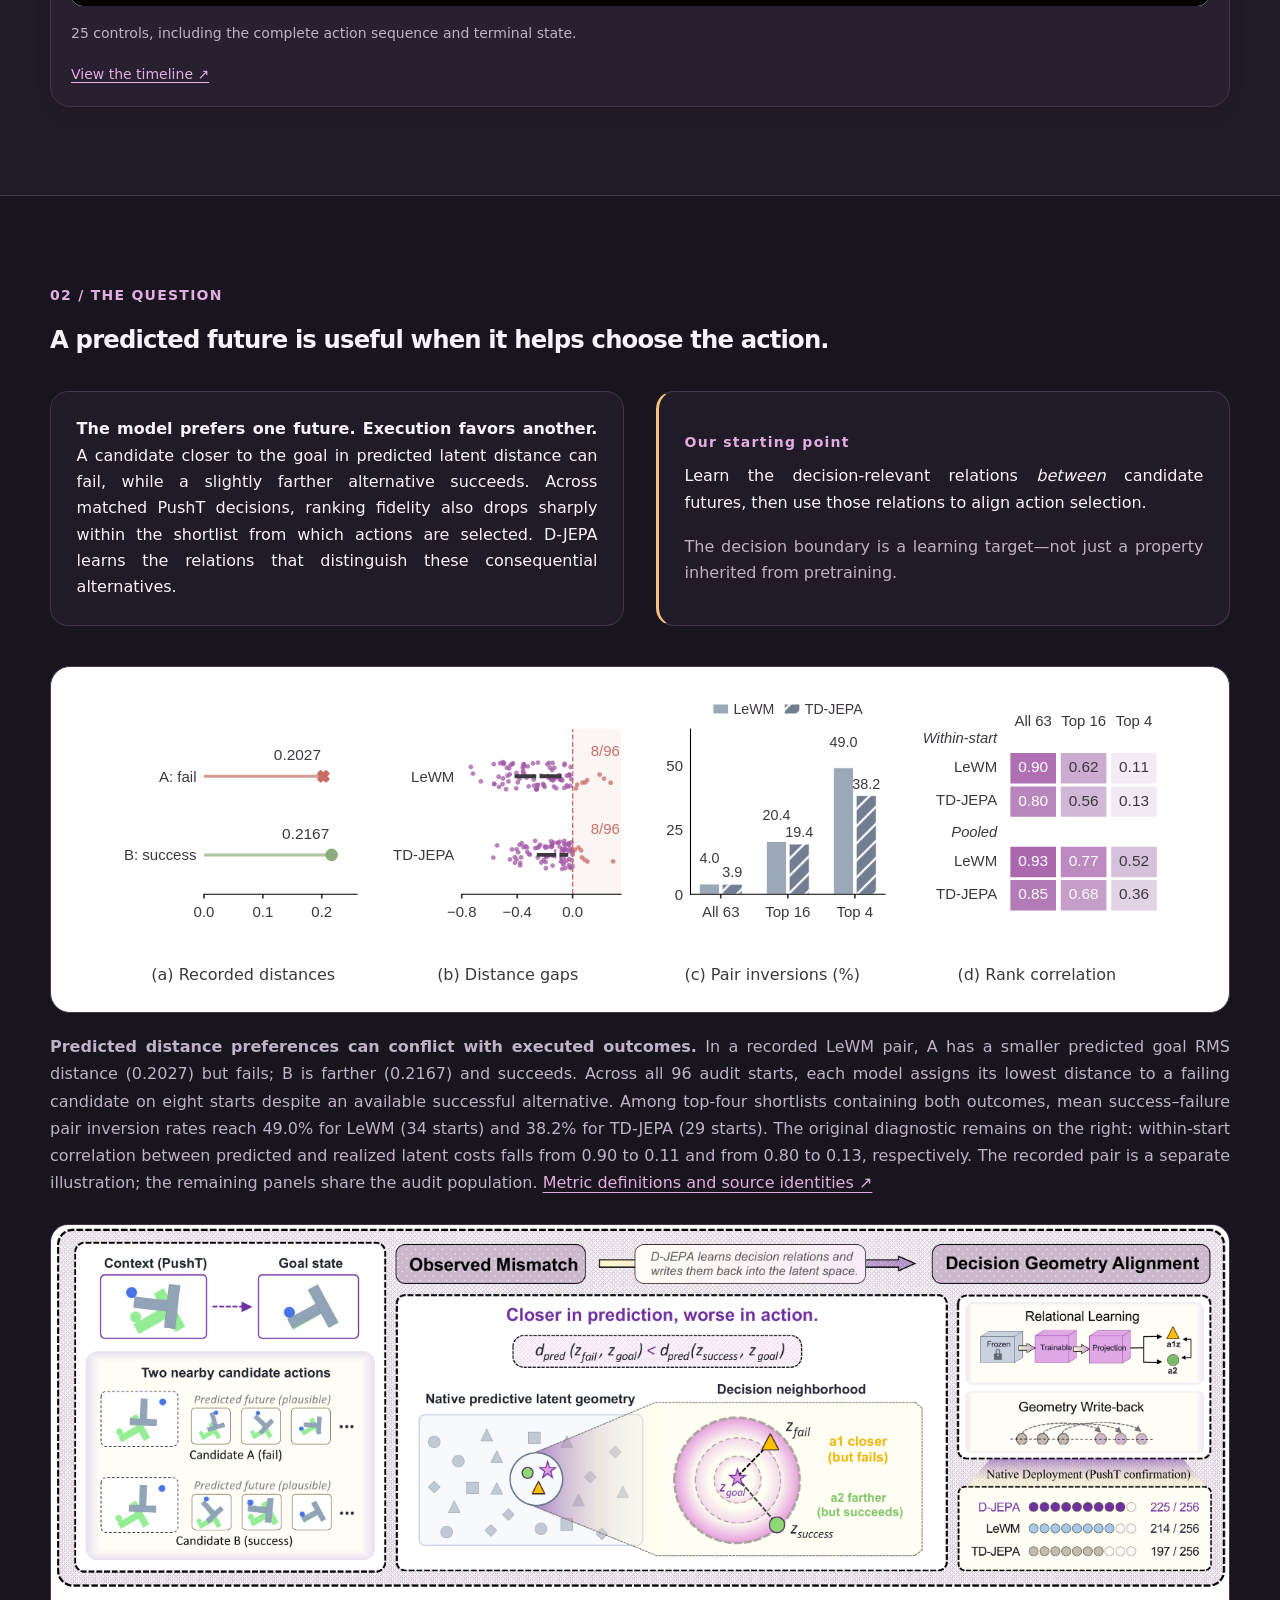
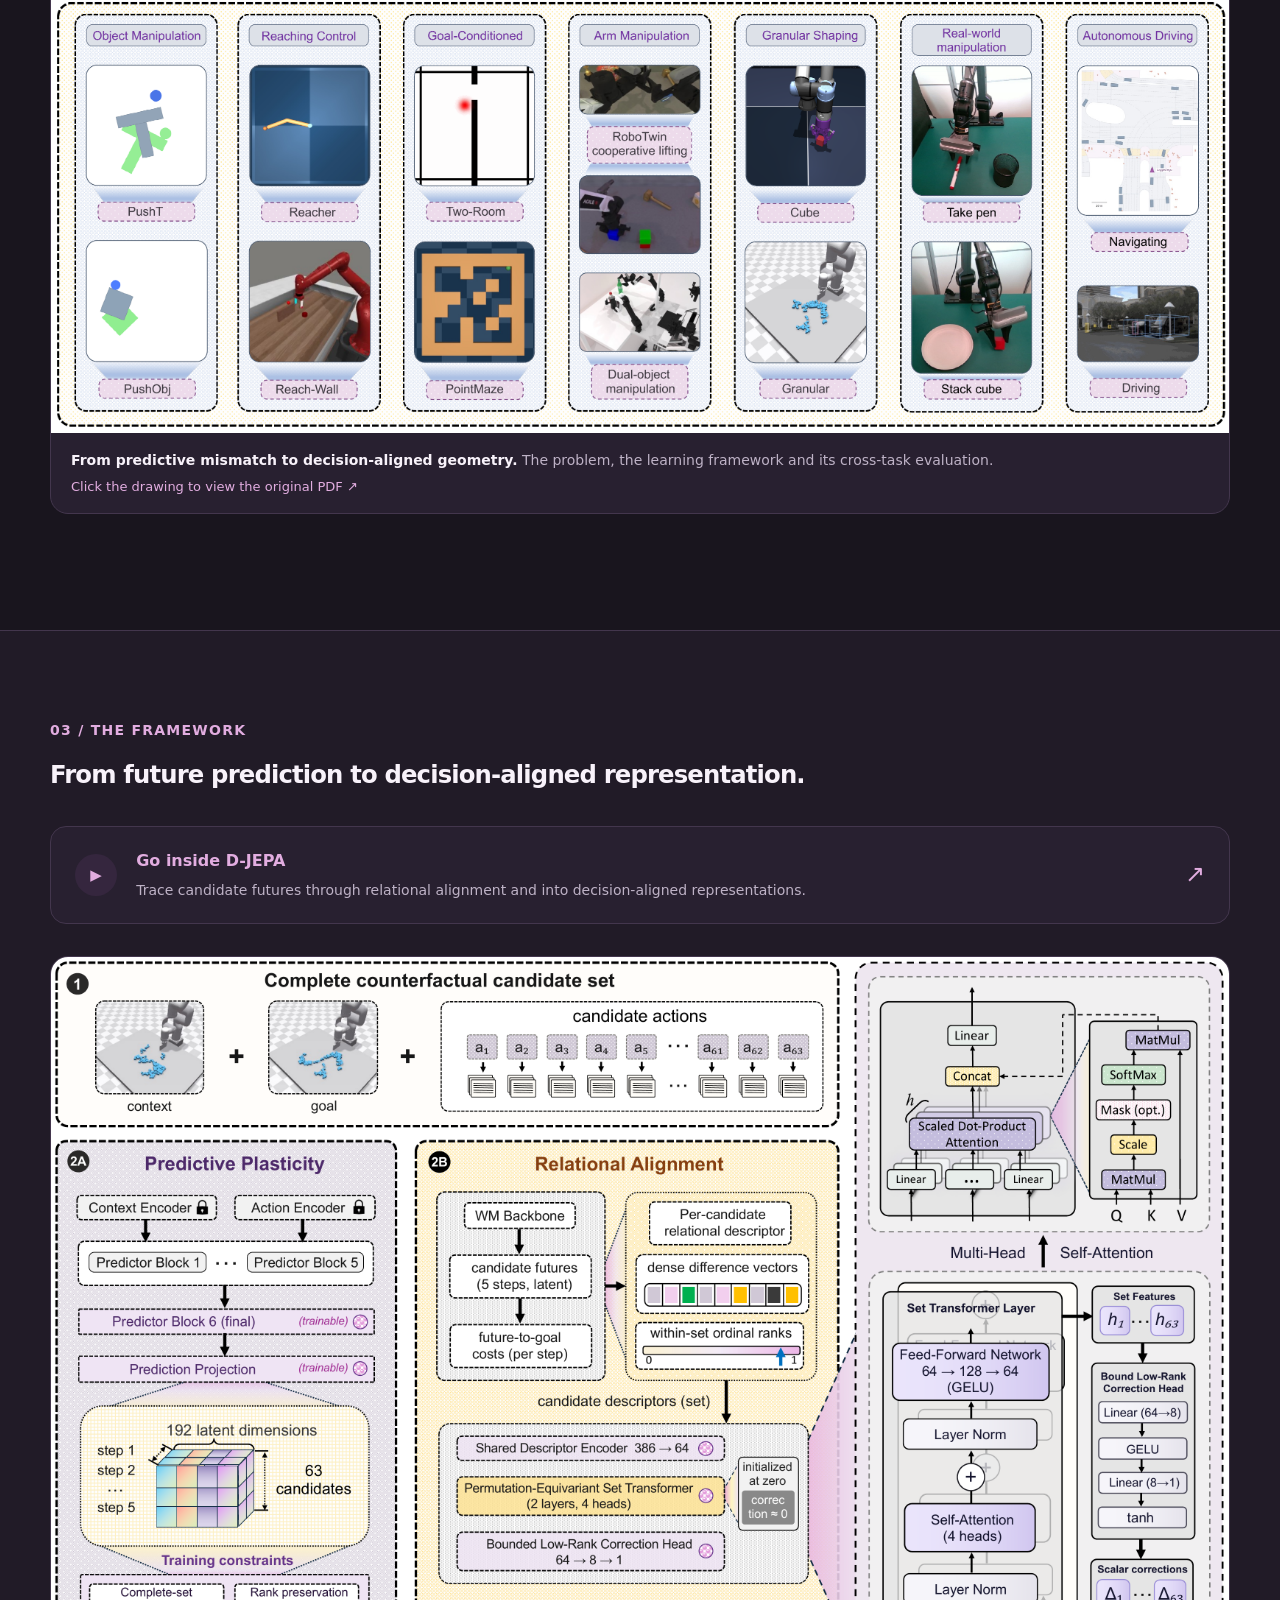
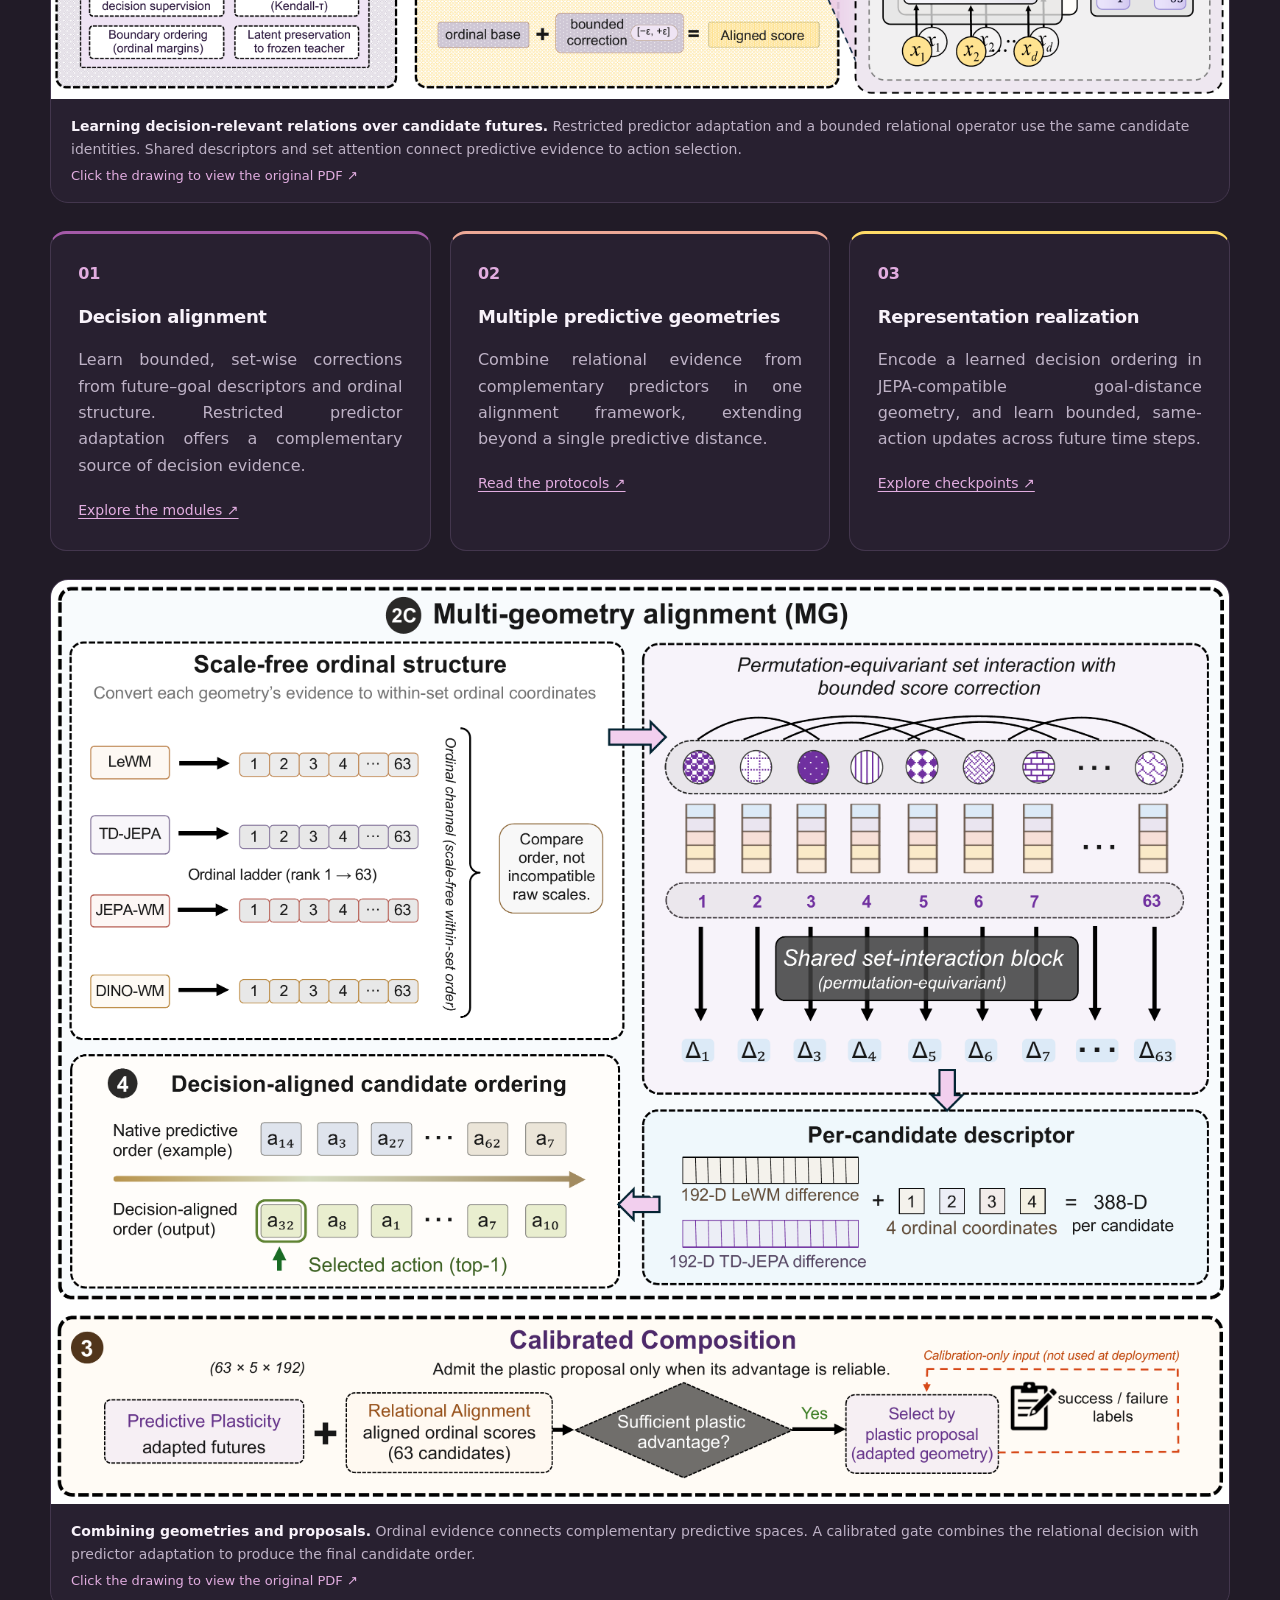
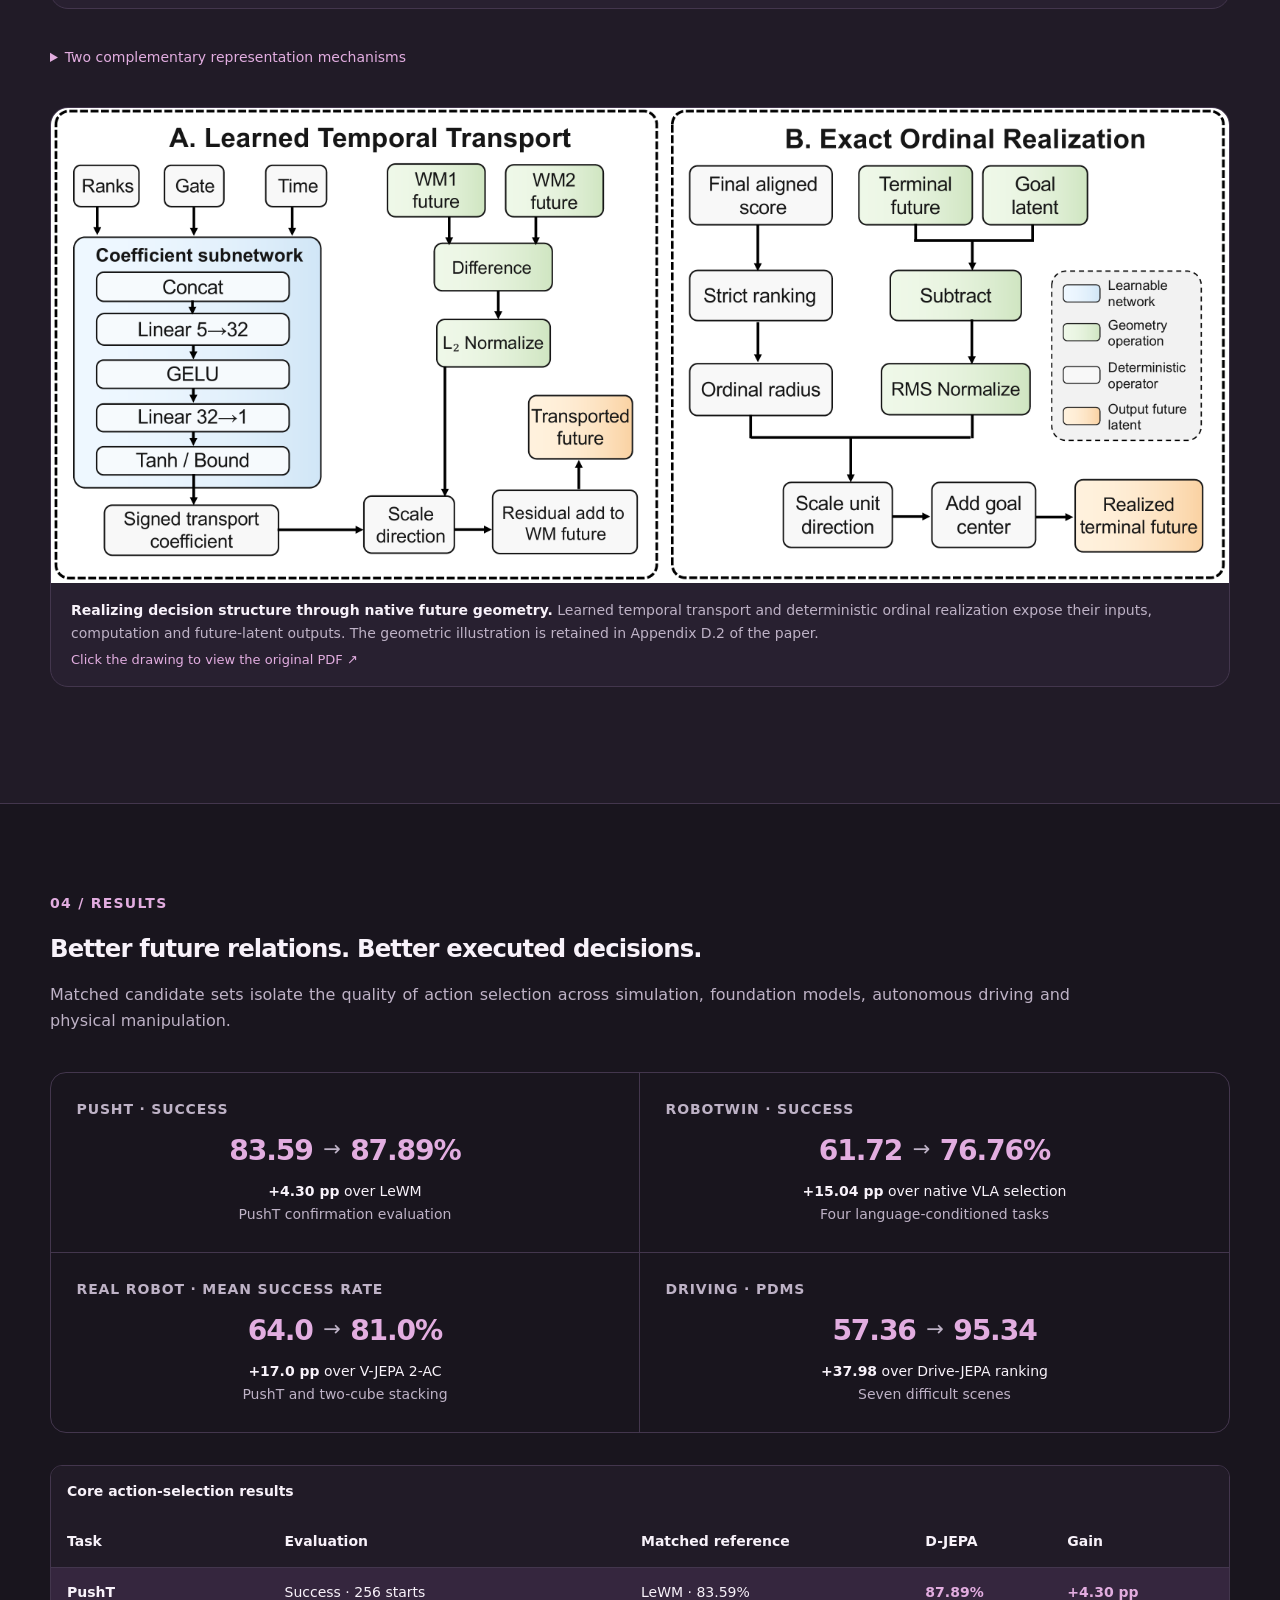
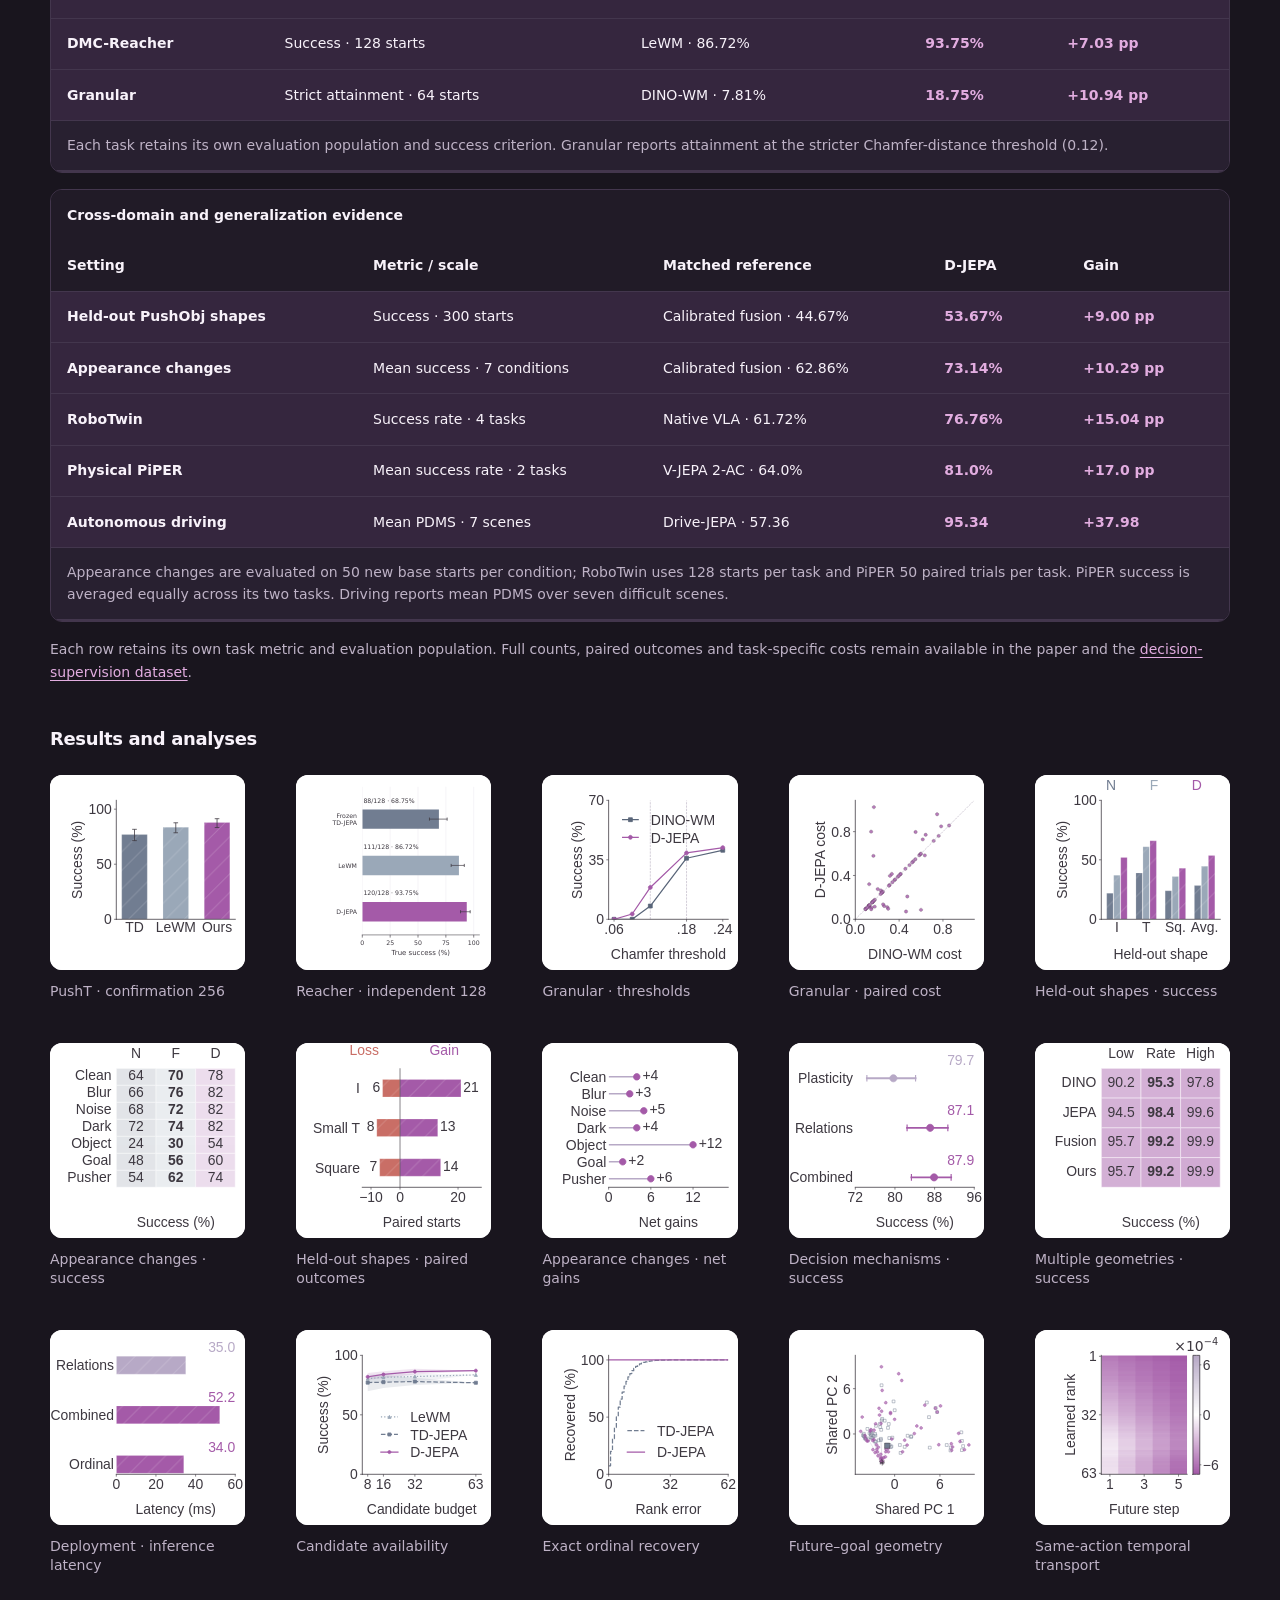
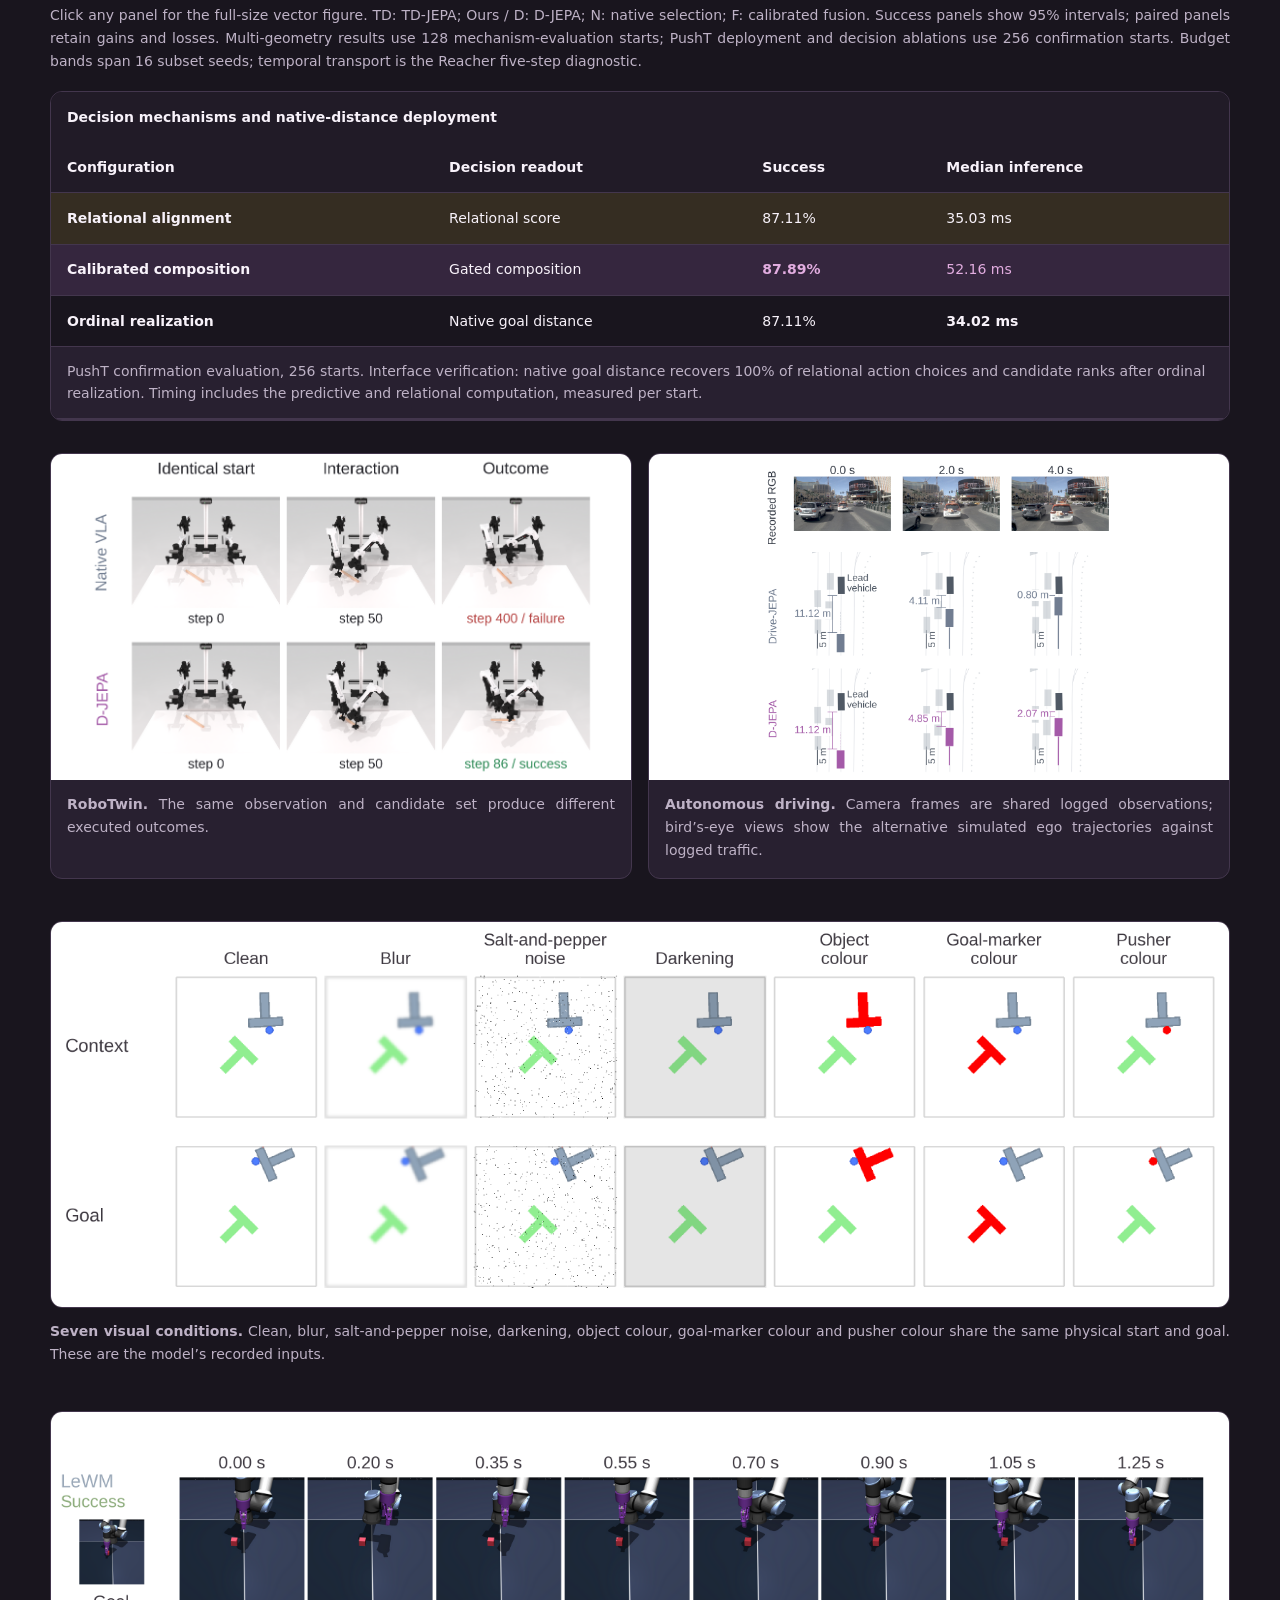
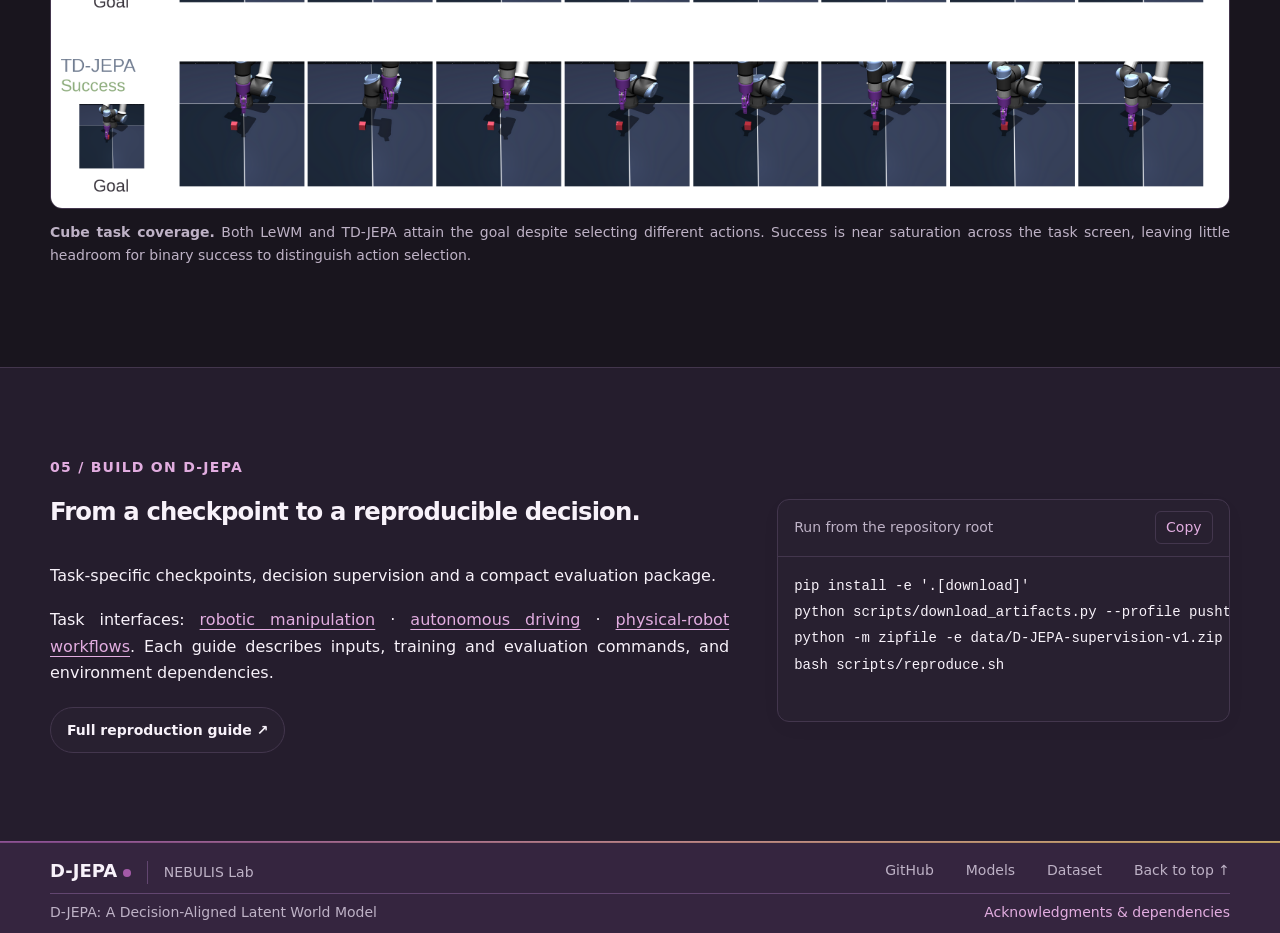
==== commit 95fb950b: "docs: simplify public project documentation" ====
--- a/docs/index.html
+++ b/docs/index.html
@@ -61,7 +61,7 @@
             <button class="guide-dismiss" data-guide-dismiss type="button" aria-label="Dismiss explainer hint">×</button>
           </div>
         </div>
-        <a class="button" href="static/paper/D-JEPA.pdf" title="Read the paper (PDF)"><span class="button-icon mask-icon arxiv-icon" aria-hidden="true"></span>Paper <span aria-hidden="true">↗</span></a>
+        <a class="button" href="https://arxiv.org/abs/2609.24749" title="Read the paper on arXiv"><span class="button-icon mask-icon arxiv-icon" aria-hidden="true"></span>Paper <span aria-hidden="true">↗</span></a>
         <a class="button" href="https://huggingface.co/Shuaijun/D-JEPA"><img class="button-icon huggingface-icon" src="static/images/icons/huggingface.svg" alt="" aria-hidden="true">Model repository <span aria-hidden="true">↗</span></a>
         <a class="button" href="https://huggingface.co/datasets/Shuaijun/D-JEPA-Dataset"><img class="button-icon huggingface-icon" src="static/images/icons/huggingface.svg" alt="" aria-hidden="true">Supervision dataset <span aria-hidden="true">↗</span></a>
         <a class="button" href="https://github.com/NEBULIS-Lab/D-JEPA"><span class="button-icon mask-icon github-icon" aria-hidden="true"></span>Code <span aria-hidden="true">↗</span></a>
@@ -264,7 +264,7 @@
       <a class="footer-brand" href="#home" aria-label="D-JEPA, back to top"><span>D-JEPA<span class="brand-dot" aria-hidden="true"></span></span><span class="footer-lab">NEBULIS Lab</span></a>
       <nav class="footer-links" aria-label="Project resources"><a href="https://github.com/NEBULIS-Lab/D-JEPA">GitHub</a><a href="https://huggingface.co/Shuaijun/D-JEPA">Models</a><a href="https://huggingface.co/datasets/Shuaijun/D-JEPA-Dataset">Dataset</a><a href="#home">Back to top ↑</a></nav>
     </div>
-    <div class="container footer-bottom"><span>D-JEPA: A Decision-Aligned Latent World Model</span><div><a href="https://github.com/NEBULIS-Lab/D-JEPA/blob/main/docs/THIRD_PARTY.md">Acknowledgments &amp; dependencies</a><a href="ASSET_MANIFEST.json">Asset provenance</a></div></div>
+    <div class="container footer-bottom"><span>D-JEPA: A Decision-Aligned Latent World Model</span><div><a href="https://github.com/NEBULIS-Lab/D-JEPA/blob/main/docs/THIRD_PARTY.md">Acknowledgments &amp; dependencies</a></div></div>
   </footer>
 </body>
 </html>
--- a/docs/static/css/mobile-portrait.css
+++ b/docs/static/css/mobile-portrait.css
@@ -29,8 +29,10 @@
   .section-heading > p, .problem-grid p, .method-card p, .protocol-note p,
   .diagnostic-evidence figcaption, .evidence-pair figcaption, .coverage-plates figcaption,
   .figure-notes, .reproduce-grid p, .demo-panel > p,
+  .paper-artwork figcaption, .evidence-card p,
   .inspector-copy #detail-description, .technical-note p {
-    text-align: left; text-align-last: auto; hyphens: none;
+    text-align: justify; text-align-last: start; text-justify: inter-word;
+    hyphens: auto; overflow-wrap: break-word; text-wrap: wrap;
   }
   .problem-copy, .insight, .method-card { padding: 20px; }
   .problem-grid, .method-grid, .reproduce-grid, .evidence-pair { min-width: 0; gap: 16px; }
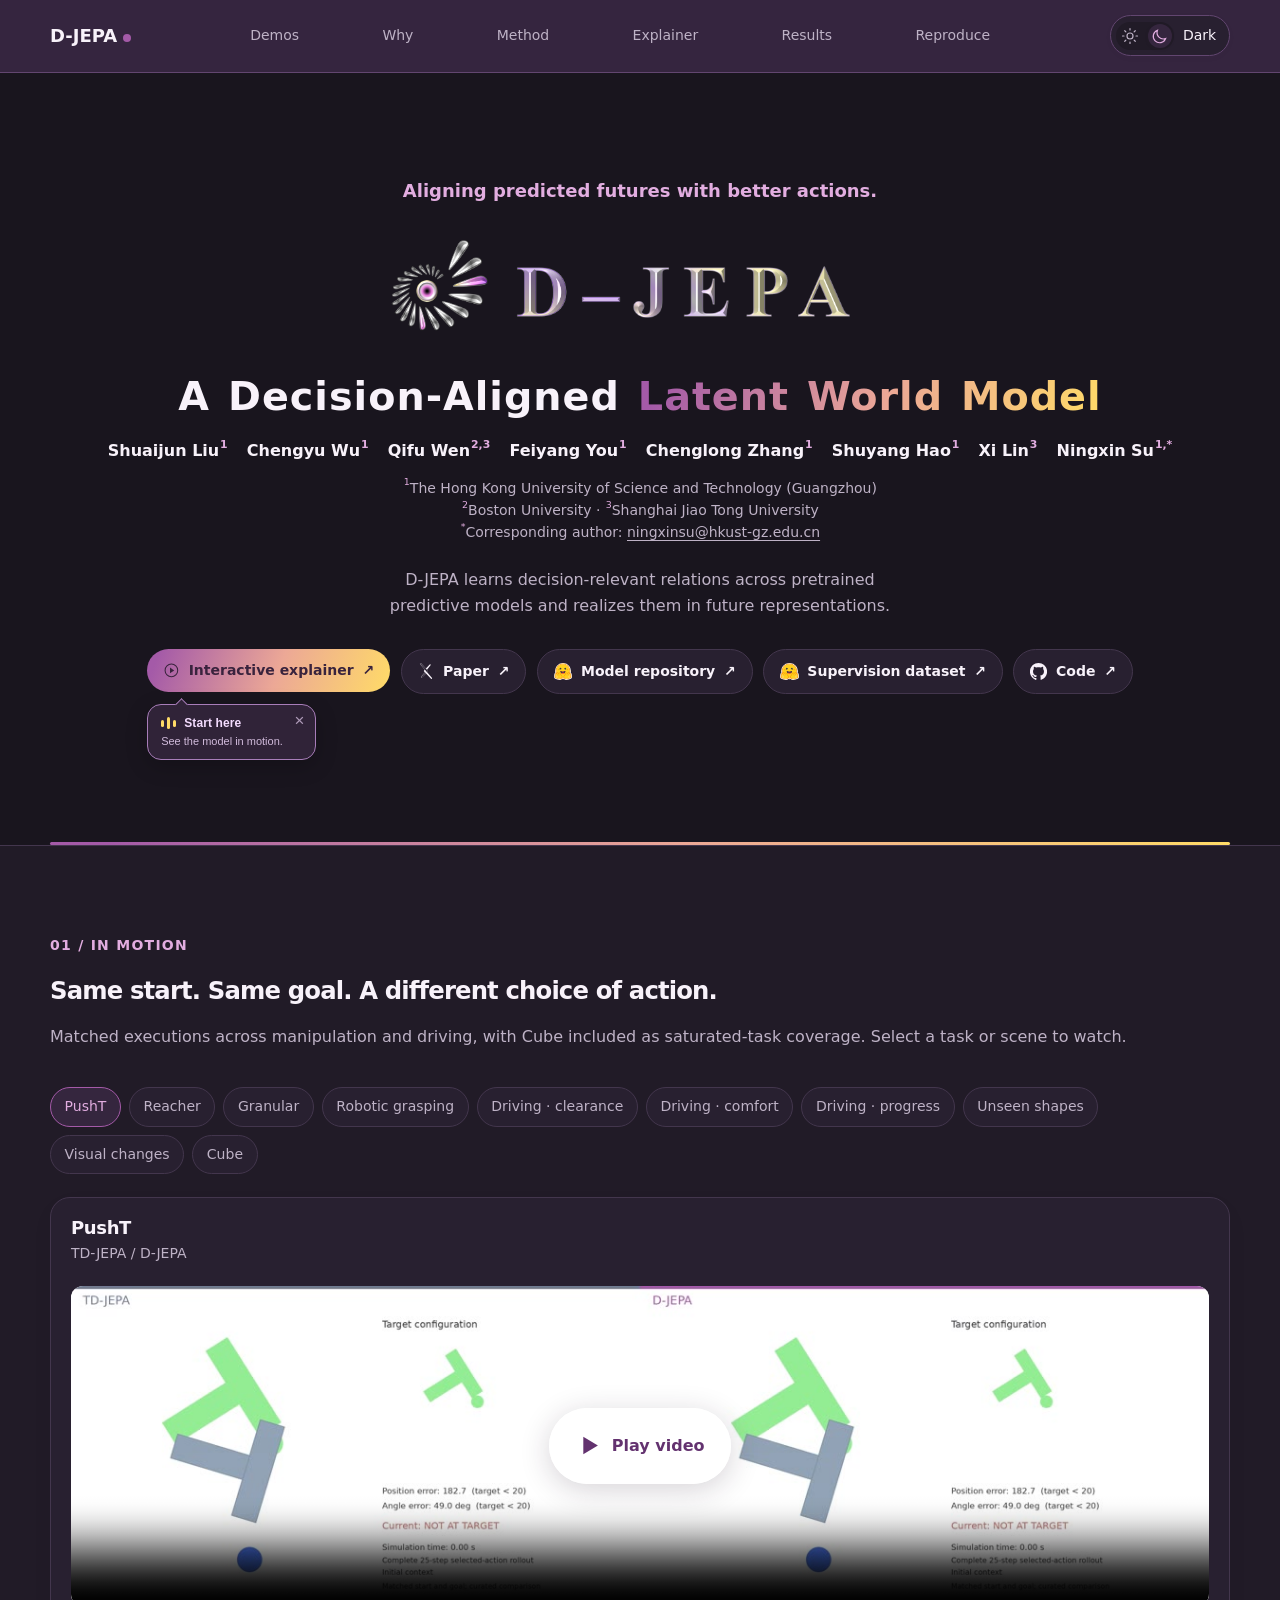
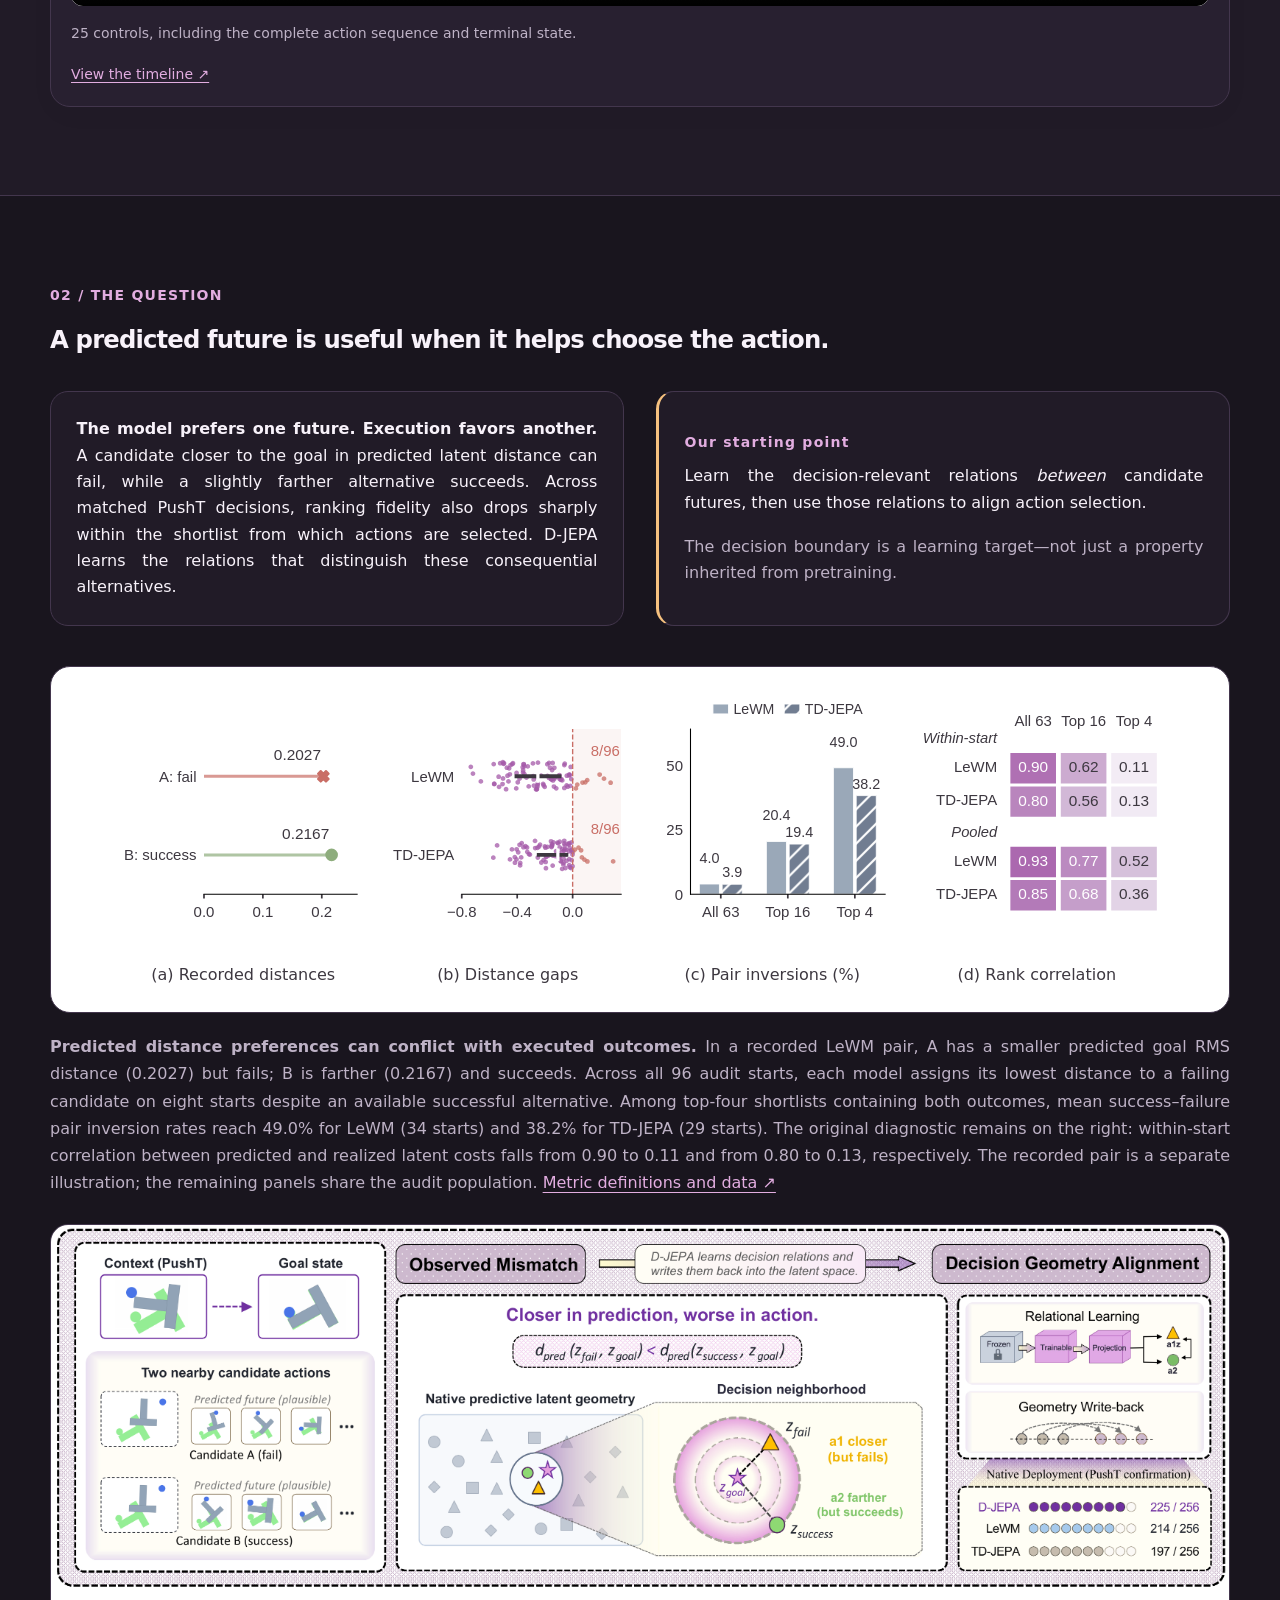
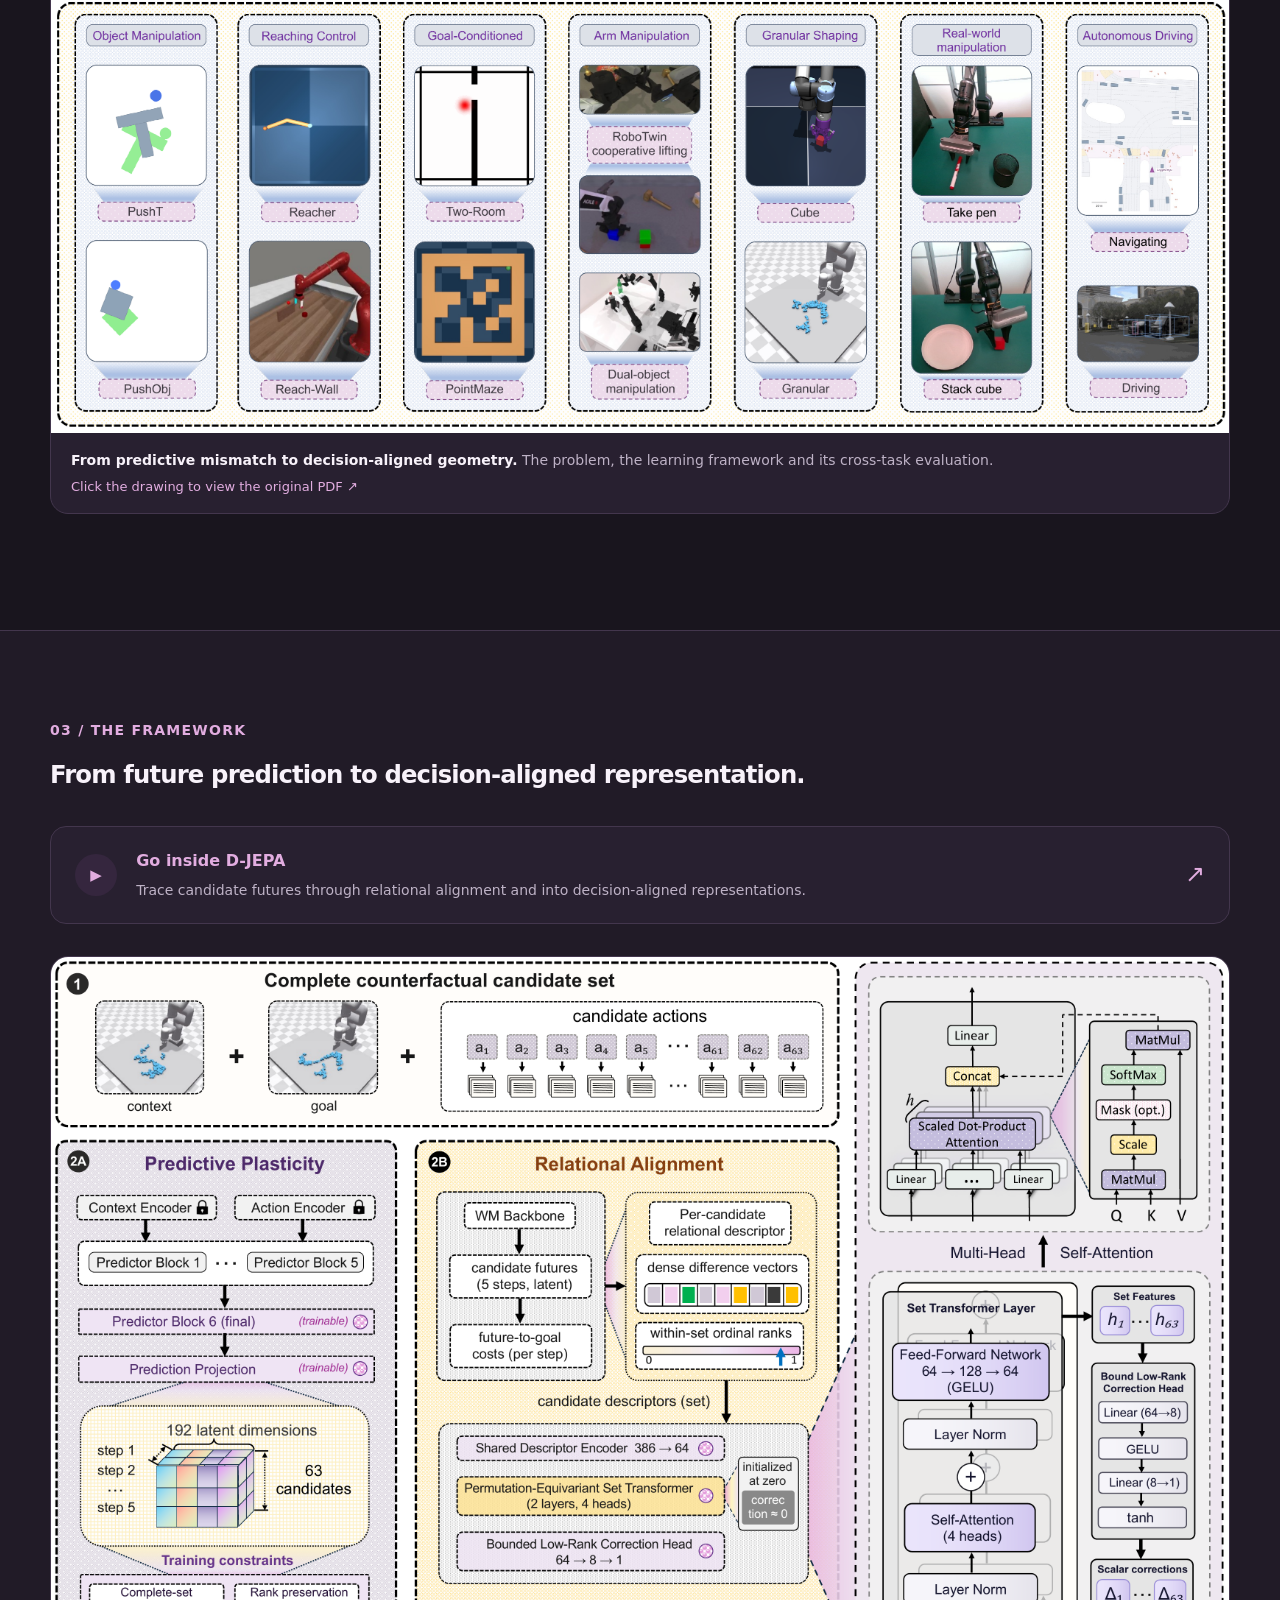
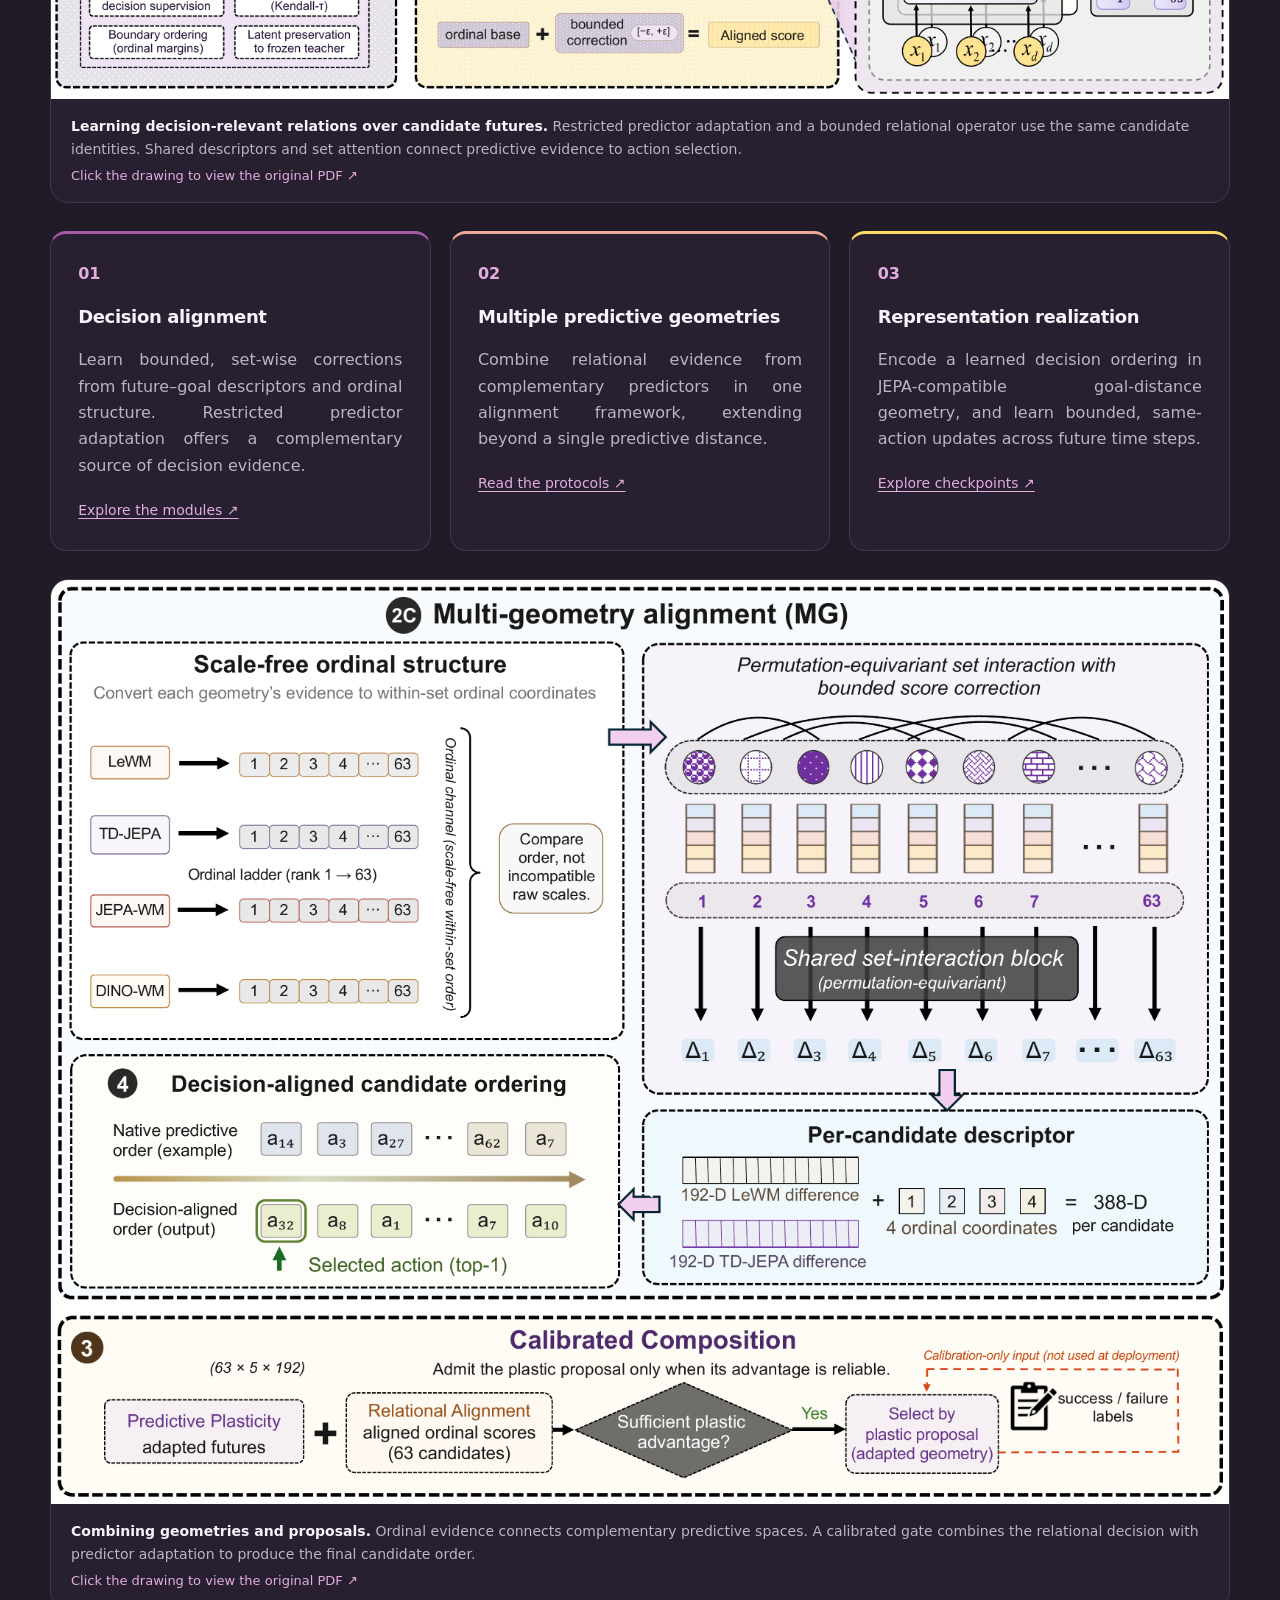
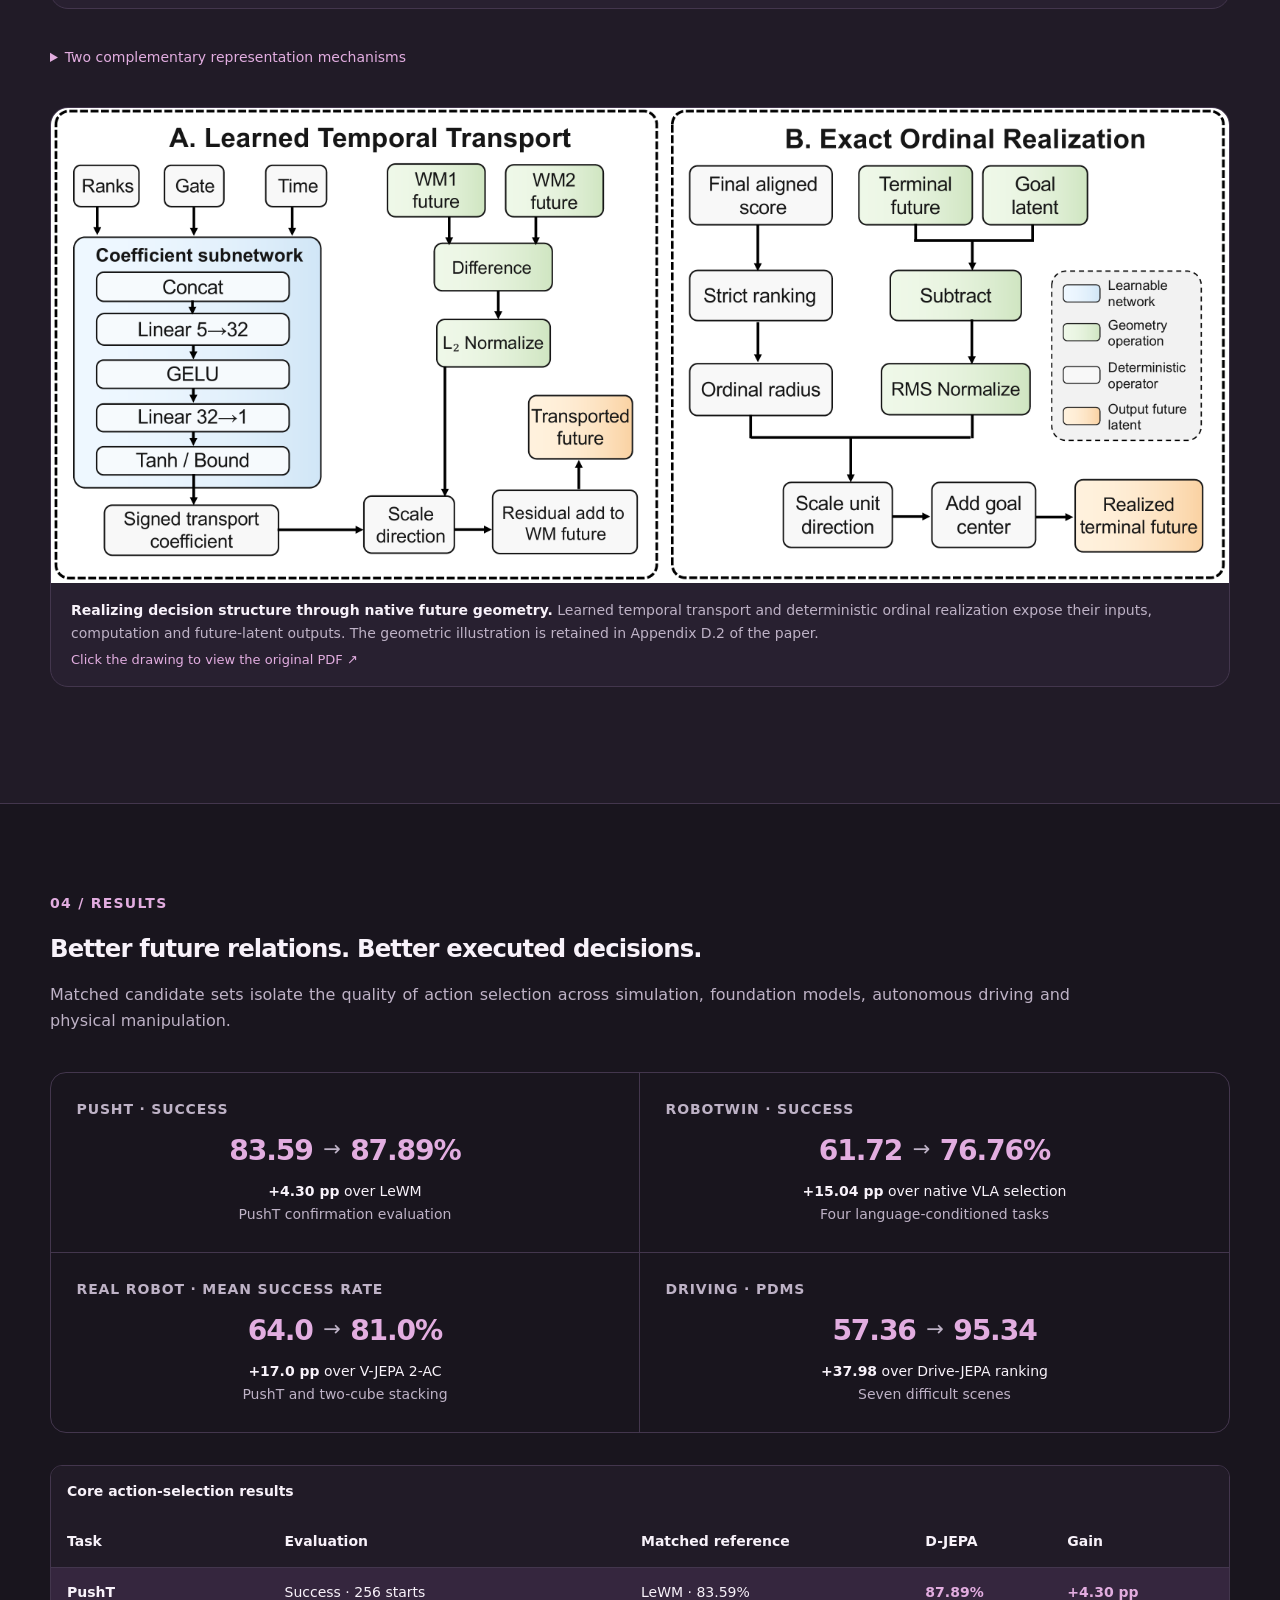
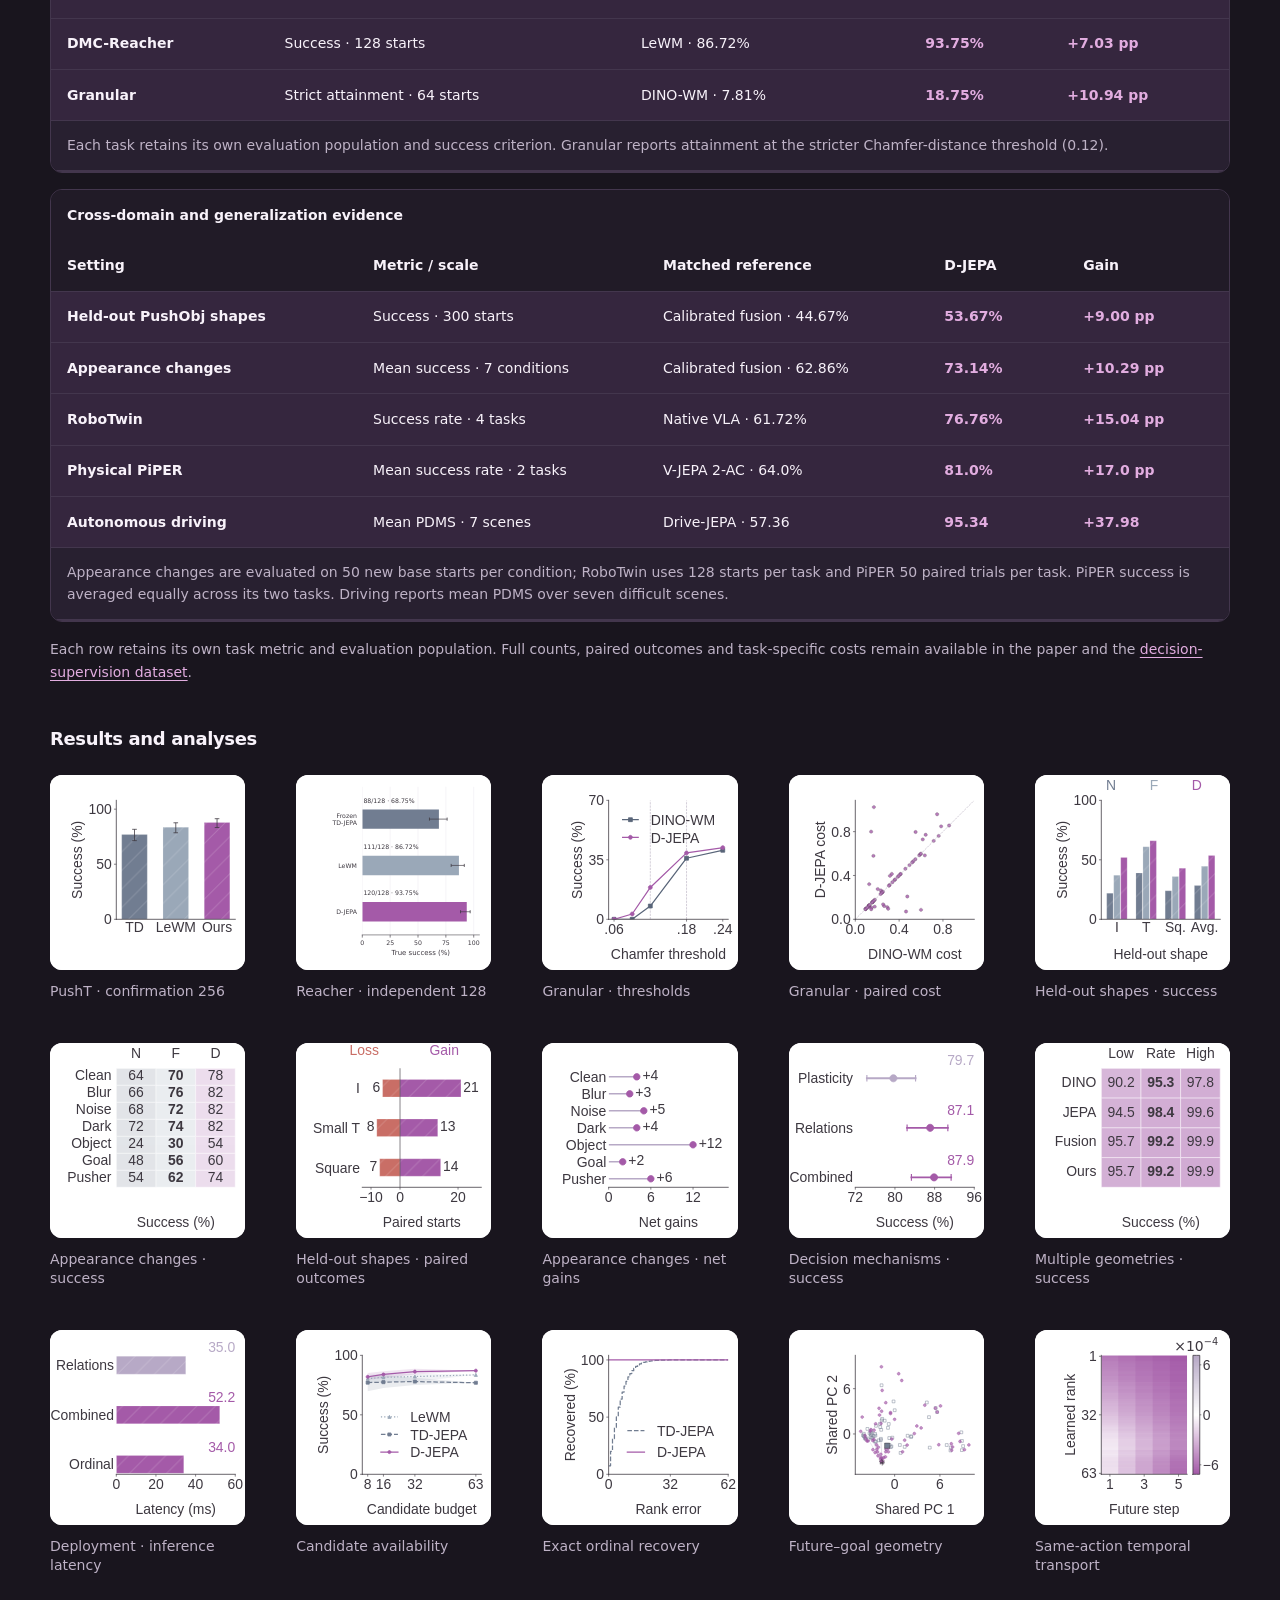
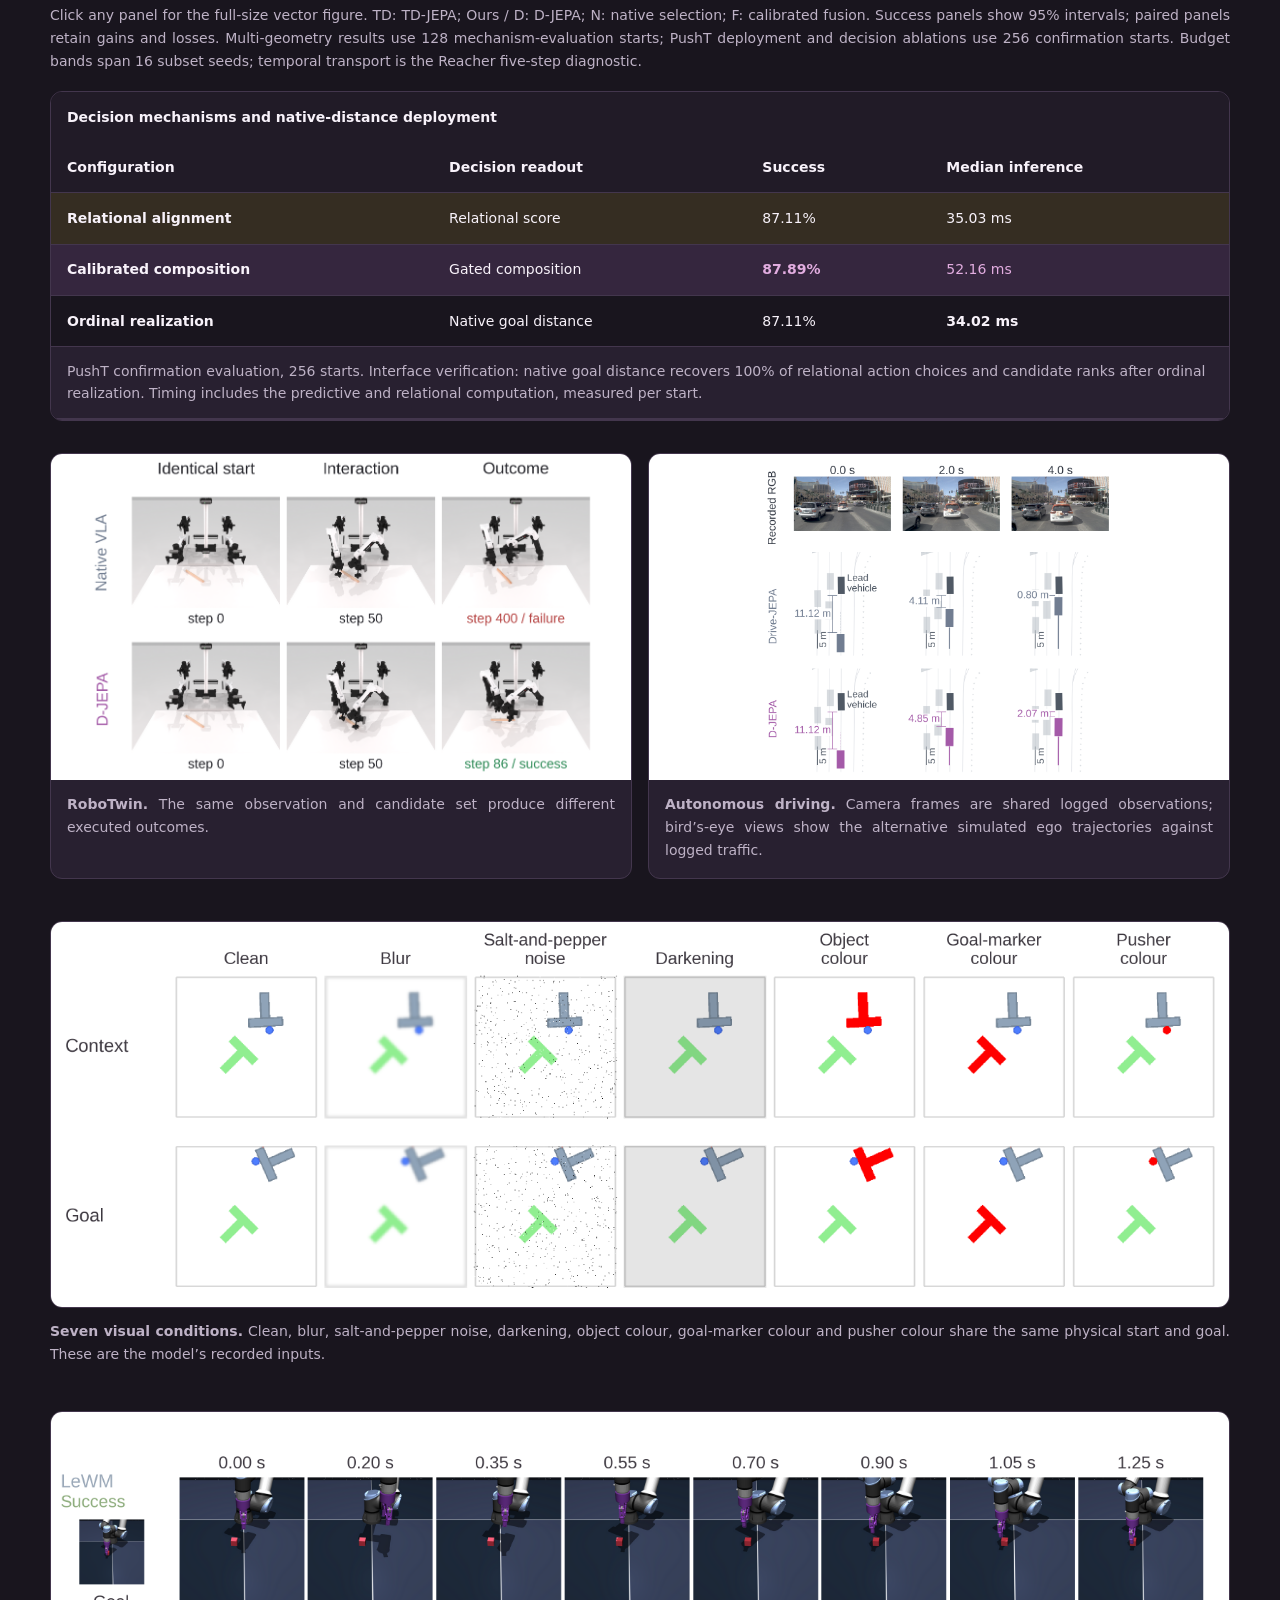
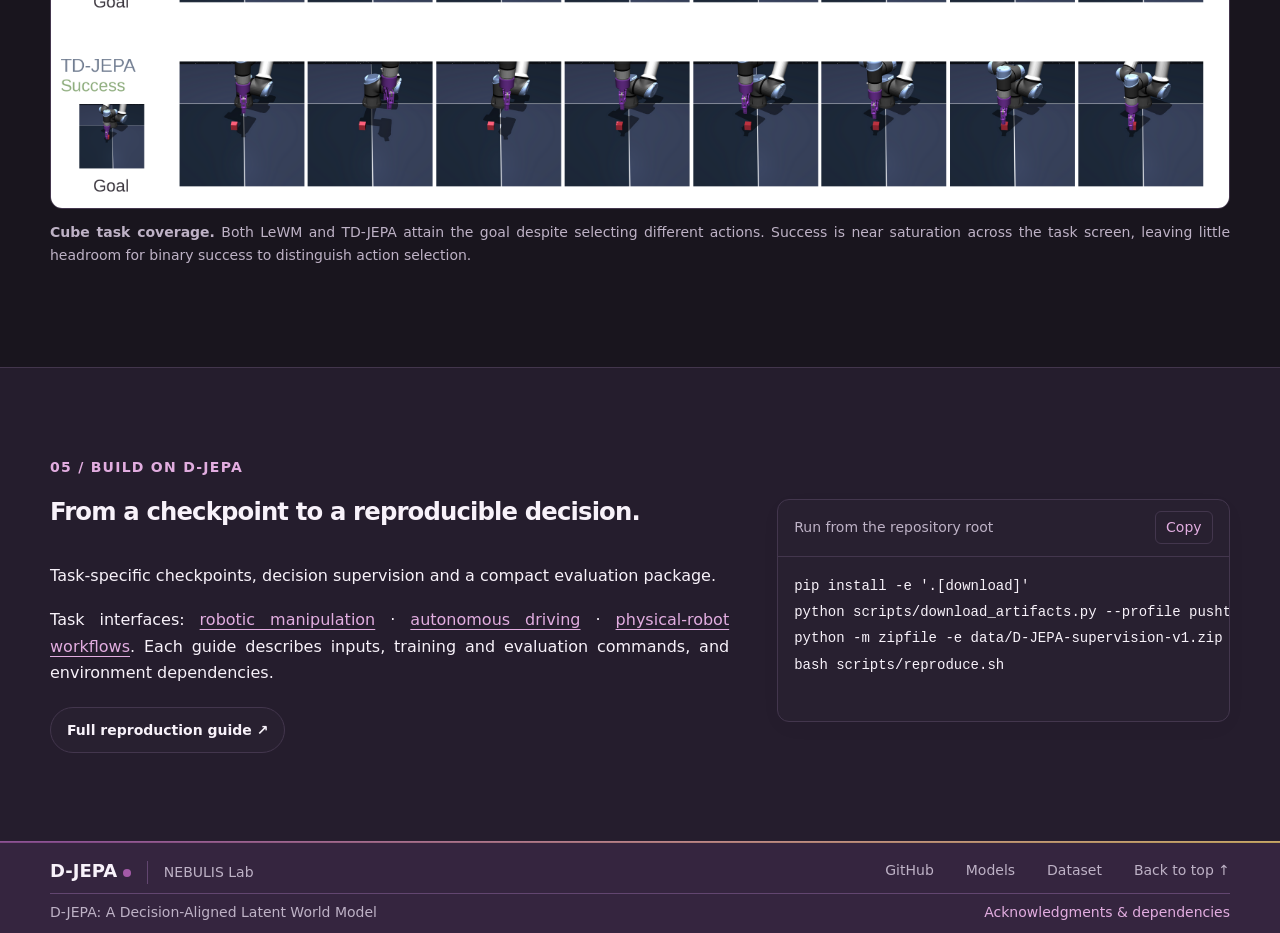
==== commit 76ac898f: "fix(site): keep metric dialogs reader focused" ====
--- a/docs/index.html
+++ b/docs/index.html
@@ -152,7 +152,7 @@
         <div class="problem-copy"><p><strong>The model prefers one future. Execution favors another.</strong> A candidate closer to the goal in predicted latent distance can fail, while a slightly farther alternative succeeds. Across matched PushT decisions, ranking fidelity also drops sharply within the shortlist from which actions are selected. D-JEPA learns the relations that distinguish these consequential alternatives.</p></div>
         <div class="insight"><span class="eyebrow">Our starting point</span><p>Learn the decision-relevant relations <em>between</em> candidate futures, then use those relations to align action selection.</p><p class="small">The decision boundary is a learning target—not just a property inherited from pretraining.</p></div>
       </div>
-      <figure class="diagnostic-evidence diagnostic-evidence--wide"><div class="diagnostic-plot-frame"><div class="diagnostic-panel-grid"><figure class="diagnostic-panel"><a href="static/images/decision_local_ranking_a.svg"><img src="static/images/decision_local_ranking_a.svg" width="720" height="743" loading="lazy" alt="Recorded LeWM distances for a failing and a successful candidate"></a><figcaption>(a) Recorded distances</figcaption></figure><figure class="diagnostic-panel"><a href="static/images/decision_local_ranking_b.svg"><img src="static/images/decision_local_ranking_b.svg" width="720" height="743" loading="lazy" alt="Normalized success–failure distance gaps across 96 starts"></a><figcaption>(b) Distance gaps</figcaption></figure><figure class="diagnostic-panel"><a href="static/images/decision_local_ranking_c.svg"><img src="static/images/decision_local_ranking_c.svg" width="720" height="743" loading="lazy" alt="Success–failure pair inversion rates by shortlist size"></a><figcaption>(c) Pair inversions (%)</figcaption></figure><figure class="diagnostic-panel"><a href="static/images/decision_local_ranking_d.svg"><img src="static/images/decision_local_ranking_d.svg" width="720" height="743" loading="lazy" alt="Predicted–realized latent-cost rank correlations"></a><figcaption>(d) Rank correlation</figcaption></figure></div></div><figcaption><b>Predicted distance preferences can conflict with executed outcomes.</b> In a recorded LeWM pair, A has a smaller predicted goal RMS distance (0.2027) but fails; B is farther (0.2167) and succeeds. Across all 96 audit starts, each model assigns its lowest distance to a failing candidate on eight starts despite an available successful alternative. Among top-four shortlists containing both outcomes, mean success–failure pair inversion rates reach 49.0% for LeWM (34 starts) and 38.2% for TD-JEPA (29 starts). The original diagnostic remains on the right: within-start correlation between predicted and realized latent costs falls from 0.90 to 0.11 and from 0.80 to 0.13, respectively. The recorded pair is a separate illustration; the remaining panels share the audit population. <a href="static/data/decision_local_ranking.json">Metric definitions and source identities ↗</a></figcaption></figure>
+      <figure class="diagnostic-evidence diagnostic-evidence--wide"><div class="diagnostic-plot-frame"><div class="diagnostic-panel-grid"><figure class="diagnostic-panel"><a href="static/images/decision_local_ranking_a.svg"><img src="static/images/decision_local_ranking_a.svg" width="720" height="743" loading="lazy" alt="Recorded LeWM distances for a failing and a successful candidate"></a><figcaption>(a) Recorded distances</figcaption></figure><figure class="diagnostic-panel"><a href="static/images/decision_local_ranking_b.svg"><img src="static/images/decision_local_ranking_b.svg" width="720" height="743" loading="lazy" alt="Normalized success–failure distance gaps across 96 starts"></a><figcaption>(b) Distance gaps</figcaption></figure><figure class="diagnostic-panel"><a href="static/images/decision_local_ranking_c.svg"><img src="static/images/decision_local_ranking_c.svg" width="720" height="743" loading="lazy" alt="Success–failure pair inversion rates by shortlist size"></a><figcaption>(c) Pair inversions (%)</figcaption></figure><figure class="diagnostic-panel"><a href="static/images/decision_local_ranking_d.svg"><img src="static/images/decision_local_ranking_d.svg" width="720" height="743" loading="lazy" alt="Predicted–realized latent-cost rank correlations"></a><figcaption>(d) Rank correlation</figcaption></figure></div></div><figcaption><b>Predicted distance preferences can conflict with executed outcomes.</b> In a recorded LeWM pair, A has a smaller predicted goal RMS distance (0.2027) but fails; B is farther (0.2167) and succeeds. Across all 96 audit starts, each model assigns its lowest distance to a failing candidate on eight starts despite an available successful alternative. Among top-four shortlists containing both outcomes, mean success–failure pair inversion rates reach 49.0% for LeWM (34 starts) and 38.2% for TD-JEPA (29 starts). The original diagnostic remains on the right: within-start correlation between predicted and realized latent costs falls from 0.90 to 0.11 and from 0.80 to 0.13, respectively. The recorded pair is a separate illustration; the remaining panels share the audit population. <a href="static/data/decision_local_ranking.json">Metric definitions and data ↗</a></figcaption></figure>
       <figure class="paper-artwork" data-figure="overview">
         <a href="static/images/paper-artwork/overview.pdf" target="_blank" rel="noopener" aria-label="Open the overview as an original PDF"><img src="static/images/paper-artwork/overview.webp" width="3200" height="2193" loading="lazy" alt="D-JEPA overview: predicted goal distance can favor a failing action; relational learning and geometry write-back align decisions across physical tasks."></a>
         <figcaption><strong>From predictive mismatch to decision-aligned geometry.</strong> The problem, the learning framework and its cross-task evaluation. <span>Click the drawing to view the original PDF ↗</span></figcaption>
